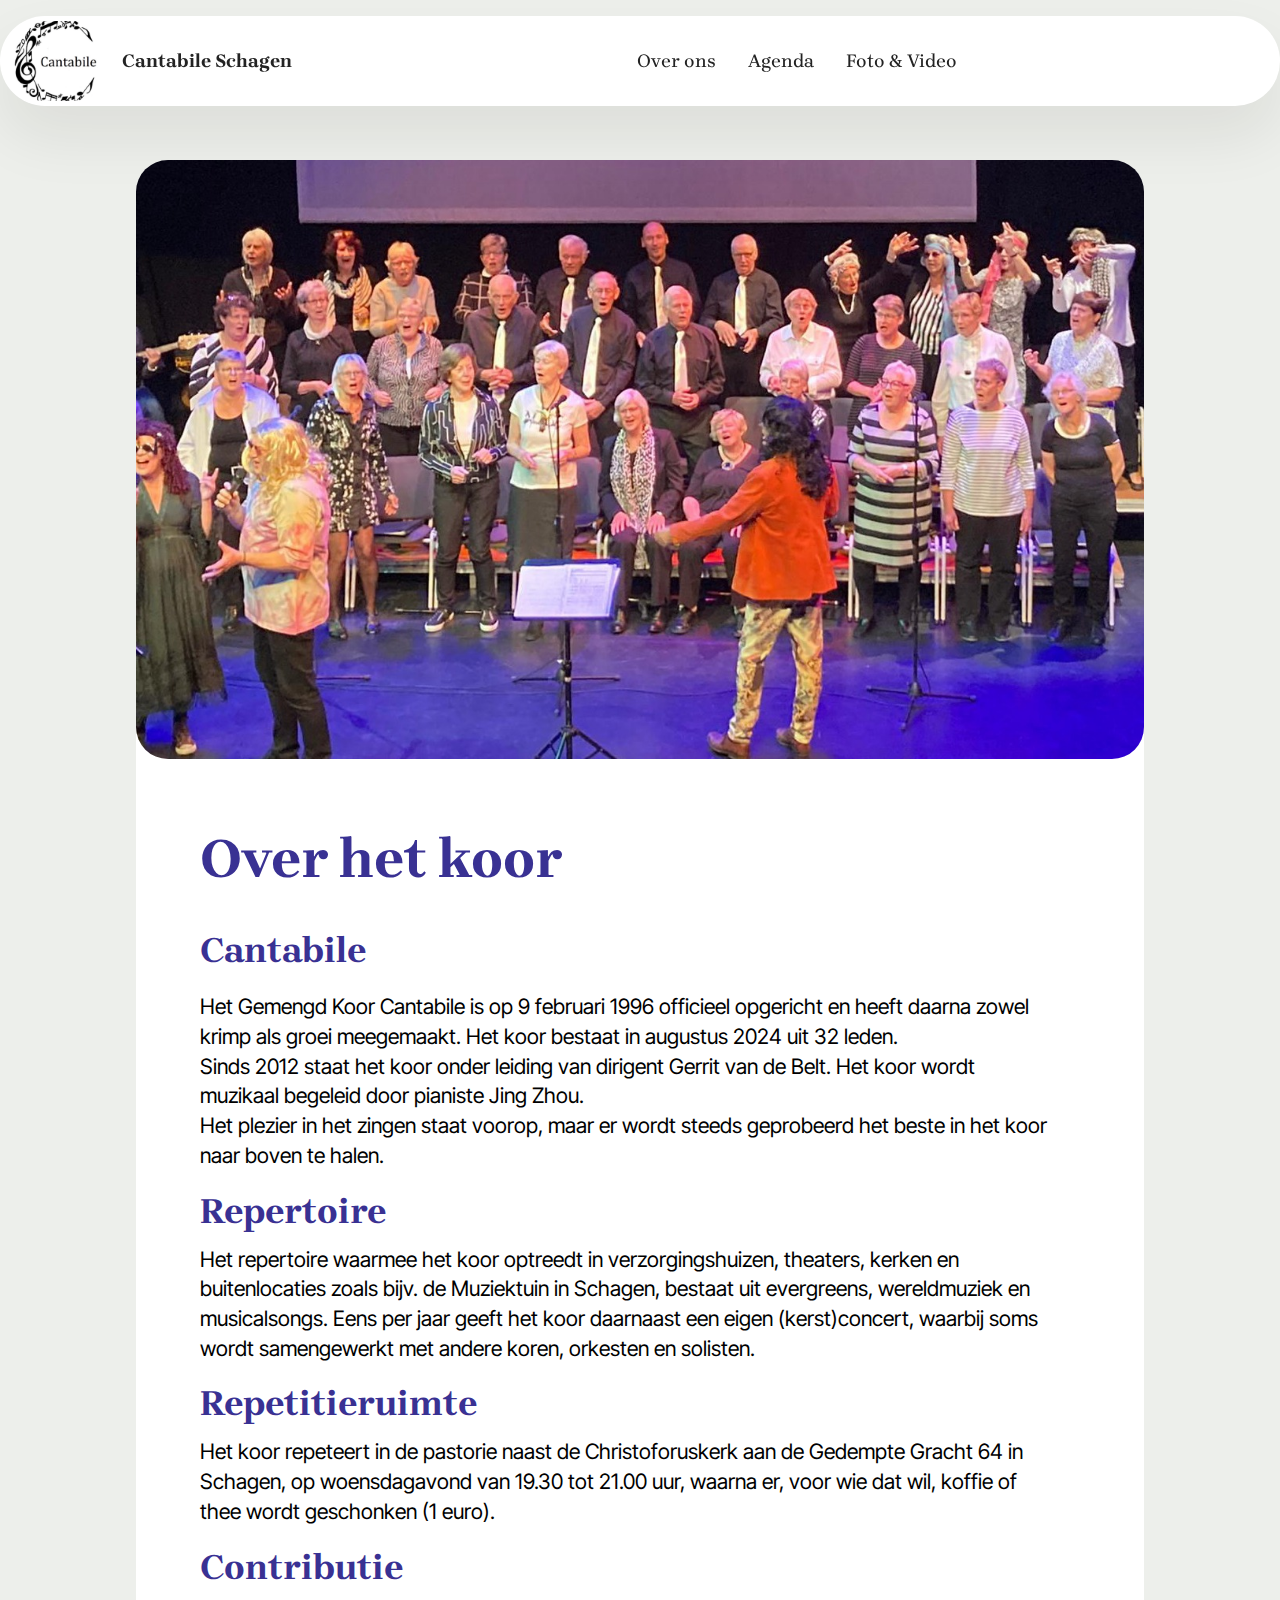
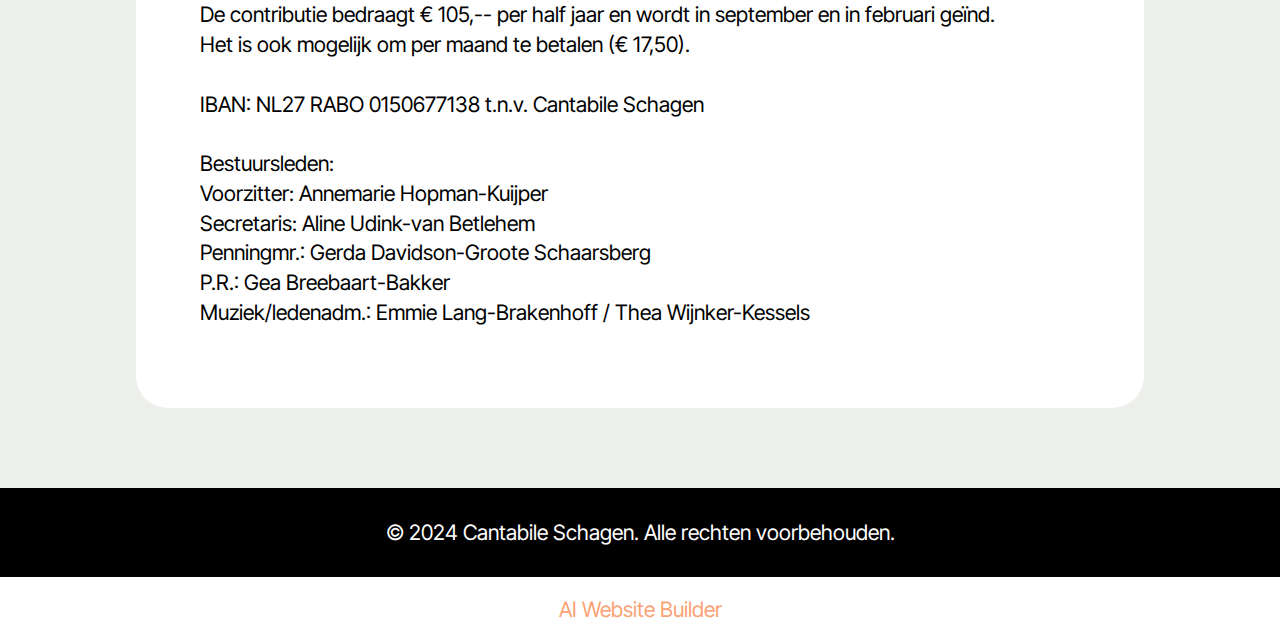
==== about.html @ 650d44a5 "create github pages" ====
<!DOCTYPE html>
<html  >
<head>
  <!-- Site made with Mobirise Website Builder v5.9.18, https://mobirise.com -->
  <meta charset="UTF-8">
  <meta http-equiv="X-UA-Compatible" content="IE=edge">
  <meta name="generator" content="Mobirise v5.9.18, mobirise.com">
  <meta name="viewport" content="width=device-width, initial-scale=1, minimum-scale=1">
  <link rel="shortcut icon" href="assets/images/logocantabile-128x128.png" type="image/x-icon">
  <meta name="description" content="">
  
  
  <title>Over Cantabile Schagen</title>
  <link rel="stylesheet" href="assets/web/assets/mobirise-icons2/mobirise2.css">
  <link rel="stylesheet" href="assets/bootstrap/css/bootstrap.min.css">
  <link rel="stylesheet" href="assets/bootstrap/css/bootstrap-grid.min.css">
  <link rel="stylesheet" href="assets/bootstrap/css/bootstrap-reboot.min.css">
  <link rel="stylesheet" href="assets/dropdown/css/style.css">
  <link rel="stylesheet" href="assets/theme/css/style.css">
  <link rel="preload" href="https://fonts.googleapis.com/css2?family=Brygada+1918:wght@400;700&display=swap&display=swap" as="style" onload="this.onload=null;this.rel='stylesheet'">
  <noscript><link rel="stylesheet" href="https://fonts.googleapis.com/css2?family=Brygada+1918:wght@400;700&display=swap&display=swap"></noscript>
  <link rel="preload" href="https://fonts.googleapis.com/css?family=Inter+Tight:100,200,300,400,500,600,700,800,900,100i,200i,300i,400i,500i,600i,700i,800i,900i&display=swap" as="style" onload="this.onload=null;this.rel='stylesheet'">
  <noscript><link rel="stylesheet" href="https://fonts.googleapis.com/css?family=Inter+Tight:100,200,300,400,500,600,700,800,900,100i,200i,300i,400i,500i,600i,700i,800i,900i&display=swap"></noscript>
  <link rel="preload" as="style" href="assets/mobirise/css/mbr-additional.css?v=zCfW1y"><link rel="stylesheet" href="assets/mobirise/css/mbr-additional.css?v=zCfW1y" type="text/css">

  
  
  
</head>
<body>
  
  <section data-bs-version="5.1" class="menu menu2 cid-uhQRUQ1nWF" once="menu" id="menu02-3">
	

	<nav class="navbar navbar-dropdown navbar-fixed-top navbar-expand-lg">
		<div class="container">
			<div class="navbar-brand">
				<span class="navbar-logo">
					<a href="https://www.cantabileschagen.nl">
						<img src="assets/images/logocantabile-128x128.png" alt="Cantabile Schagen Koor Logo" style="height: 5rem;">
					</a>
				</span>
				<span class="navbar-caption-wrap"><a class="navbar-caption text-black text-primary display-4" href="index.html">Cantabile Schagen</a></span>
			</div>
			<button class="navbar-toggler" type="button" data-toggle="collapse" data-bs-toggle="collapse" data-target="#navbarSupportedContent" data-bs-target="#navbarSupportedContent" aria-controls="navbarNavAltMarkup" aria-expanded="false" aria-label="Toggle navigation">
				<div class="hamburger">
					<span></span>
					<span></span>
					<span></span>
					<span></span>
				</div>
			</button>
			<div class="collapse navbar-collapse" id="navbarSupportedContent">
				<ul class="navbar-nav nav-dropdown nav-right" data-app-modern-menu="true"><li class="nav-item">
						<a class="nav-link link text-black text-primary display-4" href="about.html">Over ons<br></a>
					</li>
					<li class="nav-item">
						<a class="nav-link link text-black text-primary display-4" href="agenda.html" aria-expanded="false">Agenda</a>
					</li>
					<li class="nav-item">
						<a class="nav-link link text-black text-primary display-4" href="media.html">Foto &amp; Video</a>
					</li></ul>
				
				
			</div>
		</div>
	</nav>
</section>

<section data-bs-version="5.1" class="article8 cid-uiwxC4nIVu" id="article08-5">
  

  
  
  <div class="container">
    <div class="row justify-content-center">
      <div class="card col-md-12 col-lg-10">
        <div class="card-wrapper">
          <div class="image-wrapper d-flex justify-content-center mb-4">
            <img src="assets/images/img-20221030-wa0003-1600x1200.jpeg" alt="Mobirise Website Builder">
          </div>
          <div class="card-content-text">
            <h3 class="card-title mbr-fonts-style mbr-white mt-3 mb-4 display-2">
            <strong>Over het koor</strong></h3>
          <div class="row card-box align-left">
            <div class="item features-without-image col-12">
              <div class="item-wrapper">
                <h4 class="mbr-section-subtitle mbr-fonts-style mb-3 display-5">
                  <strong>Cantabile</strong></h4>
                <p class="mbr-text mbr-fonts-style display-7">Het Gemengd Koor Cantabile is op 9 februari 1996 officieel opgericht en heeft daarna zowel krimp als groei meegemaakt. Het koor bestaat in augustus 2024 uit 32 leden.<br>Sinds 2012 staat het koor onder leiding van dirigent Gerrit van de Belt. Het koor wordt muzikaal begeleid door pianiste Jing Zhou.<br>Het plezier in het zingen staat voorop, maar er wordt steeds geprobeerd het beste in het koor naar boven te halen.</p>
              </div>
            </div>
            <div class="item features-without-image col-12">
              <div class="item-wrapper">
                <h4 class="mbr-section-subtitle mbr-fonts-style display-5">
                  <strong>Repertoire</strong></h4>
                <p class="mbr-text mbr-fonts-style display-7">Het repertoire waarmee het koor optreedt in verzorgingshuizen, theaters, kerken en buitenlocaties zoals bijv. de Muziektuin in Schagen, bestaat uit evergreens, wereldmuziek en musicalsongs. Eens per jaar geeft het koor daarnaast een eigen (kerst)concert, waarbij soms wordt samengewerkt met andere koren, orkesten en solisten.<br></p>
              </div>
            </div>
            <div class="item features-without-image col-12">
              <div class="item-wrapper">
                <h4 class="mbr-section-subtitle mbr-fonts-style display-5">
                  <strong>Repetitieruimte</strong></h4>
                <p class="mbr-text mbr-fonts-style display-7">
                  Het koor repeteert in de pastorie naast de Christoforuskerk aan de Gedempte Gracht 64 in Schagen, op woensdagavond van 19.30 tot 21.00 uur, waarna er, voor wie dat wil, koffie of thee wordt geschonken (1 euro).
                </p>
              </div>
            </div><div class="item features-without-image col-12">
              <div class="item-wrapper">
                <h4 class="mbr-section-subtitle mbr-fonts-style display-5">
                  <strong>Contributie</strong></h4>
                <p class="mbr-text mbr-fonts-style display-7">De contributie bedraagt € 105,-- per half jaar en wordt in september en in februari geïnd.<br>Het is ook mogelijk om per maand te betalen (€ 17,50). <br><br>IBAN: NL27 RABO 0150677138 t.n.v. Cantabile Schagen<br><br>Bestuursleden:<br>Voorzitter:      Annemarie Hopman-Kuijper<br>Secretaris:       Aline Udink-van Betlehem<br>Penningmr.:   Gerda Davidson-Groote Schaarsberg<br>P.R.:                 Gea Breebaart-Bakker<br>Muziek/ledenadm.: Emmie Lang-Brakenhoff / Thea Wijnker-Kessels<br></p>
              </div>
            </div>

            
          </div>
          </div>
        </div>
      </div>
    </div>
  </div>
</section>

<section data-bs-version="5.1" class="footer4 cid-uhQRUQ7taB" once="footers" id="footer04-4">

    

    

    <div class="container">
        <div class="media-container-row align-center mbr-white">
            <div class="col-12">
                <p class="mbr-text mb-0 mbr-fonts-style display-7">© 2024 Cantabile Schagen. Alle rechten voorbehouden.</p>
            </div>
        </div>
    </div>
</section><section class="display-7" style="padding: 0;align-items: center;justify-content: center;flex-wrap: wrap;    align-content: center;display: flex;position: relative;height: 4rem;"><a href="https://mobiri.se/3371521" style="flex: 1 1;height: 4rem;position: absolute;width: 100%;z-index: 1;"><img alt="" style="height: 4rem;" src="[data-uri]"></a><p style="margin: 0;text-align: center;" class="display-7">&#8204;</p><a style="z-index:1" href="https://mobirise.com/builder/ai-website-builder.html">AI Website Builder</a></section><script src="assets/bootstrap/js/bootstrap.bundle.min.js"></script>  <script src="assets/smoothscroll/smooth-scroll.js"></script>  <script src="assets/ytplayer/index.js"></script>  <script src="assets/dropdown/js/navbar-dropdown.js"></script>  <script src="assets/theme/js/script.js"></script>  
  
  
</body>
</html>
---- assets/web/assets/mobirise-icons2/mobirise2.css ----
@font-face {
  font-family: 'Moririse2';
  font-display: swap;
  src:  url('mobirise2.eot?f2bix4');
  src:  url('mobirise2.eot?f2bix4#iefix') format('embedded-opentype'),
    url('mobirise2.ttf?f2bix4') format('truetype'),
    url('mobirise2.woff?f2bix4') format('woff'),
    url('mobirise2.svg?f2bix4#mobirise2') format('svg');
  font-weight: normal;
  font-style: normal;
}

[class^="mobi-"], [class*=" mobi-"] {
  /* use !important to prevent issues with browser extensions that change fonts */
  font-family: 'Moririse2' !important;
  speak: none;
  font-style: normal;
  font-weight: normal;
  font-variant: normal;
  text-transform: none;
  line-height: 1;

  /* Better Font Rendering =========== */
  -webkit-font-smoothing: antialiased;
  -moz-osx-font-smoothing: grayscale;
}

.mobi-mbri-add-submenu:before {
  content: "\e900";
}
.mobi-mbri-alert:before {
  content: "\e901";
}
.mobi-mbri-align-center:before {
  content: "\e902";
}
.mobi-mbri-align-justify:before {
  content: "\e903";
}
.mobi-mbri-align-left:before {
  content: "\e904";
}
.mobi-mbri-align-right:before {
  content: "\e905";
}
.mobi-mbri-android:before {
  content: "\e906";
}
.mobi-mbri-apple:before {
  content: "\e907";
}
.mobi-mbri-arrow-down:before {
  content: "\e908";
}
.mobi-mbri-arrow-next:before {
  content: "\e909";
}
.mobi-mbri-arrow-prev:before {
  content: "\e90a";
}
.mobi-mbri-arrow-up:before {
  content: "\e90b";
}
.mobi-mbri-bold:before {
  content: "\e90c";
}
.mobi-mbri-bookmark:before {
  content: "\e90d";
}
.mobi-mbri-bootstrap:before {
  content: "\e90e";
}
.mobi-mbri-briefcase:before {
  content: "\e90f";
}
.mobi-mbri-browse:before {
  content: "\e910";
}
.mobi-mbri-bulleted-list:before {
  content: "\e911";
}
.mobi-mbri-calendar:before {
  content: "\e912";
}
.mobi-mbri-camera:before {
  content: "\e913";
}
.mobi-mbri-cart-add:before {
  content: "\e914";
}
.mobi-mbri-cart-full:before {
  content: "\e915";
}
.mobi-mbri-cash:before {
  content: "\e916";
}
.mobi-mbri-change-style:before {
  content: "\e917";
}
.mobi-mbri-chat:before {
  content: "\e918";
}
.mobi-mbri-clock:before {
  content: "\e919";
}
.mobi-mbri-close:before {
  content: "\e91a";
}
.mobi-mbri-cloud:before {
  content: "\e91b";
}
.mobi-mbri-code:before {
  content: "\e91c";
}
.mobi-mbri-contact-form:before {
  content: "\e91d";
}
.mobi-mbri-credit-card:before {
  content: "\e91e";
}
.mobi-mbri-cursor-click:before {
  content: "\e91f";
}
.mobi-mbri-cust-feedback:before {
  content: "\e920";
}
.mobi-mbri-database:before {
  content: "\e921";
}
.mobi-mbri-delivery:before {
  content: "\e922";
}
.mobi-mbri-desktop:before {
  content: "\e923";
}
.mobi-mbri-devices:before {
  content: "\e924";
}
.mobi-mbri-down:before {
  content: "\e925";
}
.mobi-mbri-download-2:before {
  content: "\e926";
}
.mobi-mbri-download:before {
  content: "\e927";
}
.mobi-mbri-drag-n-drop-2:before {
  content: "\e928";
}
.mobi-mbri-drag-n-drop:before {
  content: "\e929";
}
.mobi-mbri-edit-2:before {
  content: "\e92a";
}
.mobi-mbri-edit:before {
  content: "\e92b";
}
.mobi-mbri-error:before {
  content: "\e92c";
}
.mobi-mbri-extension:before {
  content: "\e92d";
}
.mobi-mbri-features:before {
  content: "\e92e";
}
.mobi-mbri-file:before {
  content: "\e92f";
}
.mobi-mbri-flag:before {
  content: "\e930";
}
.mobi-mbri-folder:before {
  content: "\e931";
}
.mobi-mbri-gift:before {
  content: "\e932";
}
.mobi-mbri-github:before {
  content: "\e933";
}
.mobi-mbri-globe-2:before {
  content: "\e934";
}
.mobi-mbri-globe:before {
  content: "\e935";
}
.mobi-mbri-growing-chart:before {
  content: "\e936";
}
.mobi-mbri-hearth:before {
  content: "\e937";
}
.mobi-mbri-help:before {
  content: "\e938";
}
.mobi-mbri-home:before {
  content: "\e939";
}
.mobi-mbri-hot-cup:before {
  content: "\e93a";
}
.mobi-mbri-idea:before {
  content: "\e93b";
}
.mobi-mbri-image-gallery:before {
  content: "\e93c";
}
.mobi-mbri-image-slider:before {
  content: "\e93d";
}
.mobi-mbri-info:before {
  content: "\e93e";
}
.mobi-mbri-italic:before {
  content: "\e93f";
}
.mobi-mbri-key:before {
  content: "\e940";
}
.mobi-mbri-laptop:before {
  content: "\e941";
}
.mobi-mbri-layers:before {
  content: "\e942";
}
.mobi-mbri-left-right:before {
  content: "\e943";
}
.mobi-mbri-left:before {
  content: "\e944";
}
.mobi-mbri-letter:before {
  content: "\e945";
}
.mobi-mbri-like:before {
  content: "\e946";
}
.mobi-mbri-link:before {
  content: "\e947";
}
.mobi-mbri-lock:before {
  content: "\e948";
}
.mobi-mbri-login:before {
  content: "\e949";
}
.mobi-mbri-logout:before {
  content: "\e94a";
}
.mobi-mbri-magic-stick:before {
  content: "\e94b";
}
.mobi-mbri-map-pin:before {
  content: "\e94c";
}
.mobi-mbri-menu:before {
  content: "\e94d";
}
.mobi-mbri-mobile-2:before {
  content: "\e94e";
}
.mobi-mbri-mobile-horizontal:before {
  content: "\e94f";
}
.mobi-mbri-mobile:before {
  content: "\e950";
}
.mobi-mbri-mobirise:before {
  content: "\e951";
}
.mobi-mbri-more-horizontal:before {
  content: "\e952";
}
.mobi-mbri-more-vertical:before {
  content: "\e953";
}
.mobi-mbri-music:before {
  content: "\e954";
}
.mobi-mbri-new-file:before {
  content: "\e955";
}
.mobi-mbri-numbered-list:before {
  content: "\e956";
}
.mobi-mbri-opened-folder:before {
  content: "\e957";
}
.mobi-mbri-pages:before {
  content: "\e958";
}
.mobi-mbri-paper-plane:before {
  content: "\e959";
}
.mobi-mbri-paperclip:before {
  content: "\e95a";
}
.mobi-mbri-phone:before {
  content: "\e95b";
}
.mobi-mbri-photo:before {
  content: "\e95c";
}
.mobi-mbri-photos:before {
  content: "\e95d";
}
.mobi-mbri-pin:before {
  content: "\e95e";
}
.mobi-mbri-play:before {
  content: "\e95f";
}
.mobi-mbri-plus:before {
  content: "\e960";
}
.mobi-mbri-preview:before {
  content: "\e961";
}
.mobi-mbri-print:before {
  content: "\e962";
}
.mobi-mbri-protect:before {
  content: "\e963";
}
.mobi-mbri-question:before {
  content: "\e964";
}
.mobi-mbri-quote-left:before {
  content: "\e965";
}
.mobi-mbri-quote-right:before {
  content: "\e966";
}
.mobi-mbri-redo:before {
  content: "\e967";
}
.mobi-mbri-refresh:before {
  content: "\e968";
}
.mobi-mbri-responsive-2:before {
  content: "\e969";
}
.mobi-mbri-responsive:before {
  content: "\e96a";
}
.mobi-mbri-right:before {
  content: "\e96b";
}
.mobi-mbri-rocket:before {
  content: "\e96c";
}
.mobi-mbri-sad-face:before {
  content: "\e96d";
}
.mobi-mbri-sale:before {
  content: "\e96e";
}
.mobi-mbri-save:before {
  content: "\e96f";
}
.mobi-mbri-search:before {
  content: "\e970";
}
.mobi-mbri-setting-2:before {
  content: "\e971";
}
.mobi-mbri-setting-3:before {
  content: "\e972";
}
.mobi-mbri-setting:before {
  content: "\e973";
}
.mobi-mbri-share:before {
  content: "\e974";
}
.mobi-mbri-shopping-bag:before {
  content: "\e975";
}
.mobi-mbri-shopping-basket:before {
  content: "\e976";
}
.mobi-mbri-shopping-cart:before {
  content: "\e977";
}
.mobi-mbri-sites:before {
  content: "\e978";
}
.mobi-mbri-smile-face:before {
  content: "\e979";
}
.mobi-mbri-speed:before {
  content: "\e97a";
}
.mobi-mbri-star:before {
  content: "\e97b";
}
.mobi-mbri-success:before {
  content: "\e97c";
}
.mobi-mbri-sun:before {
  content: "\e97d";
}
.mobi-mbri-sun2:before {
  content: "\e97e";
}
.mobi-mbri-tablet-vertical:before {
  content: "\e97f";
}
.mobi-mbri-tablet:before {
  content: "\e980";
}
.mobi-mbri-target:before {
  content: "\e981";
}
.mobi-mbri-timer:before {
  content: "\e982";
}
.mobi-mbri-to-ftp:before {
  content: "\e983";
}
.mobi-mbri-to-local-drive:before {
  content: "\e984";
}
.mobi-mbri-touch-swipe:before {
  content: "\e985";
}
.mobi-mbri-touch:before {
  content: "\e986";
}
.mobi-mbri-trash:before {
  content: "\e987";
}
.mobi-mbri-underline:before {
  content: "\e988";
}
.mobi-mbri-undo:before {
  content: "\e989";
}
.mobi-mbri-unlink:before {
  content: "\e98a";
}
.mobi-mbri-unlock:before {
  content: "\e98b";
}
.mobi-mbri-up-down:before {
  content: "\e98c";
}
.mobi-mbri-up:before {
  content: "\e98d";
}
.mobi-mbri-update:before {
  content: "\e98e";
}
.mobi-mbri-upload-2:before {
  content: "\e98f";
}
.mobi-mbri-upload:before {
  content: "\e990";
}
.mobi-mbri-user-2:before {
  content: "\e991";
}
.mobi-mbri-user:before {
  content: "\e992";
}
.mobi-mbri-users:before {
  content: "\e993";
}
.mobi-mbri-video-play:before {
  content: "\e994";
}
.mobi-mbri-video:before {
  content: "\e995";
}
.mobi-mbri-watch:before {
  content: "\e996";
}
.mobi-mbri-website-theme-2:before {
  content: "\e997";
}
.mobi-mbri-website-theme:before {
  content: "\e998";
}
.mobi-mbri-wifi:before {
  content: "\e999";
}
.mobi-mbri-windows:before {
  content: "\e99a";
}
.mobi-mbri-zoom-in:before {
  content: "\e99b";
}
.mobi-mbri-zoom-out:before {
  content: "\e99c";
}
---- assets/dropdown/css/style.css ----
.navbar-dropdown {
  left: 0;
  padding: 0;
  position: absolute;
  right: 0;
  top: 0;
  transition: all 0.45s ease;
  z-index: 1030;
  background: #282828; }
  .navbar-dropdown .navbar-logo {
    margin-right: 0.8rem;
    transition: margin 0.3s ease-in-out;
    vertical-align: middle; }
    .navbar-dropdown .navbar-logo img {
      height: 3.125rem;
      transition: all 0.3s ease-in-out; }
    .navbar-dropdown .navbar-logo.mbr-iconfont {
      font-size: 3.125rem;
      line-height: 3.125rem; }
  .navbar-dropdown .navbar-caption {
    font-weight: 700;
    white-space: normal;
    vertical-align: -4px;
    line-height: 3.125rem !important; }
    .navbar-dropdown .navbar-caption, .navbar-dropdown .navbar-caption:hover {
      color: inherit;
      text-decoration: none; }
  .navbar-dropdown .mbr-iconfont + .navbar-caption {
    vertical-align: -1px; }
  .navbar-dropdown.navbar-fixed-top {
    position: fixed; }
  .navbar-dropdown .navbar-brand span {
    vertical-align: -4px; }
  .navbar-dropdown.bg-color.transparent {
    background: none; }
  .navbar-dropdown.navbar-short .navbar-brand {
    padding: 0.625rem 0; }
    .navbar-dropdown.navbar-short .navbar-brand span {
      vertical-align: -1px; }
  .navbar-dropdown.navbar-short .navbar-caption {
    line-height: 2.375rem !important;
    vertical-align: -2px; }
  .navbar-dropdown.navbar-short .navbar-logo {
    margin-right: 0.5rem; }
    .navbar-dropdown.navbar-short .navbar-logo img {
      height: 2.375rem; }
    .navbar-dropdown.navbar-short .navbar-logo.mbr-iconfont {
      font-size: 2.375rem;
      line-height: 2.375rem; }
  .navbar-dropdown.navbar-short .mbr-table-cell {
    height: 3.625rem; }
  .navbar-dropdown .navbar-close {
    left: 0.6875rem;
    position: fixed;
    top: 0.75rem;
    z-index: 1000; }
  .navbar-dropdown .hamburger-icon {
    content: "";
    display: inline-block;
    vertical-align: middle;
    width: 16px;
    -webkit-box-shadow: 0 -6px 0 1px #282828,0 0 0 1px #282828,0 6px 0 1px #282828;
    -moz-box-shadow: 0 -6px 0 1px #282828,0 0 0 1px #282828,0 6px 0 1px #282828;
    box-shadow: 0 -6px 0 1px #282828,0 0 0 1px #282828,0 6px 0 1px #282828; }

.dropdown-menu .dropdown-toggle[data-toggle="dropdown-submenu"]::after {
  border-bottom: 0.35em solid transparent;
  border-left: 0.35em solid;
  border-right: 0;
  border-top: 0.35em solid transparent;
  margin-left: 0.3rem; }

.dropdown-menu .dropdown-item:focus {
  outline: 0; }

.nav-dropdown {
  font-size: 0.75rem;
  font-weight: 500;
  height: auto !important; }
  .nav-dropdown .nav-btn {
    padding-left: 1rem; }
  .nav-dropdown .link {
    margin: .667em 1.667em;
    font-weight: 500;
    padding: 0;
    transition: color .2s ease-in-out; }
    .nav-dropdown .link.dropdown-toggle {
      margin-right: 2.583em; }
      .nav-dropdown .link.dropdown-toggle::after {
        margin-left: .25rem;
        border-top: 0.35em solid;
        border-right: 0.35em solid transparent;
        border-left: 0.35em solid transparent;
        border-bottom: 0; }
      .nav-dropdown .link.dropdown-toggle[aria-expanded="true"] {
        margin: 0;
        padding: 0.667em 3.263em  0.667em 1.667em; }
  .nav-dropdown .link::after,
  .nav-dropdown .dropdown-item::after {
    color: inherit; }
  .nav-dropdown .btn {
    font-size: 0.75rem;
    font-weight: 700;
    letter-spacing: 0;
    margin-bottom: 0;
    padding-left: 1.25rem;
    padding-right: 1.25rem; }
  .nav-dropdown .dropdown-menu {
    border-radius: 0;
    border: 0;
    left: 0;
    margin: 0;
    padding-bottom: 1.25rem;
    padding-top: 1.25rem;
    position: relative; }
  .nav-dropdown .dropdown-submenu {
    margin-left: 0.125rem;
    top: 0; }
  .nav-dropdown .dropdown-item {
    font-weight: 500;
    line-height: 2;
    padding: 0.3846em 4.615em 0.3846em 1.5385em;
    position: relative;
    transition: color .2s ease-in-out, background-color .2s ease-in-out; }
    .nav-dropdown .dropdown-item::after {
      margin-top: -0.3077em;
      position: absolute;
      right: 1.1538em;
      top: 50%; }
    .nav-dropdown .dropdown-item:focus, .nav-dropdown .dropdown-item:hover {
      background: none; }

@media (max-width: 767px) {
  .nav-dropdown.navbar-toggleable-sm {
    bottom: 0;
    display: none;
    left: 0;
    overflow-x: hidden;
    position: fixed;
    top: 0;
    transform: translateX(-100%);
    -ms-transform: translateX(-100%);
    -webkit-transform: translateX(-100%);
    width: 18.75rem;
    z-index: 999; } }
.nav-dropdown.navbar-toggleable-xl {
  bottom: 0;
  display: none;
  left: 0;
  overflow-x: hidden;
  position: fixed;
  top: 0;
  transform: translateX(-100%);
  -ms-transform: translateX(-100%);
  -webkit-transform: translateX(-100%);
  width: 18.75rem;
  z-index: 999; }

.nav-dropdown-sm {
  display: block !important;
  overflow-x: hidden;
  overflow: auto;
  padding-top: 3.875rem; }
  .nav-dropdown-sm::after {
    content: "";
    display: block;
    height: 3rem;
    width: 100%; }
  .nav-dropdown-sm.collapse.in ~ .navbar-close {
    display: block !important; }
  .nav-dropdown-sm.collapsing, .nav-dropdown-sm.collapse.in {
    transform: translateX(0);
    -ms-transform: translateX(0);
    -webkit-transform: translateX(0);
    transition: all 0.25s ease-out;
    -webkit-transition: all 0.25s ease-out;
    background: #282828; }
  .nav-dropdown-sm.collapsing[aria-expanded="false"] {
    transform: translateX(-100%);
    -ms-transform: translateX(-100%);
    -webkit-transform: translateX(-100%); }
  .nav-dropdown-sm .nav-item {
    display: block;
    margin-left: 0 !important;
    padding-left: 0; }
  .nav-dropdown-sm .link,
  .nav-dropdown-sm .dropdown-item {
    border-top: 1px dotted rgba(255, 255, 255, 0.1);
    font-size: 0.8125rem;
    line-height: 1.6;
    margin: 0 !important;
    padding: 0.875rem 2.4rem 0.875rem 1.5625rem !important;
    position: relative;
    white-space: normal; }
    .nav-dropdown-sm .link:focus, .nav-dropdown-sm .link:hover,
    .nav-dropdown-sm .dropdown-item:focus,
    .nav-dropdown-sm .dropdown-item:hover {
      background: rgba(0, 0, 0, 0.2) !important;
      color: #c0a375; }
  .nav-dropdown-sm .nav-btn {
    position: relative;
    padding: 1.5625rem 1.5625rem 0 1.5625rem; }
    .nav-dropdown-sm .nav-btn::before {
      border-top: 1px dotted rgba(255, 255, 255, 0.1);
      content: "";
      left: 0;
      position: absolute;
      top: 0;
      width: 100%; }
    .nav-dropdown-sm .nav-btn + .nav-btn {
      padding-top: 0.625rem; }
      .nav-dropdown-sm .nav-btn + .nav-btn::before {
        display: none; }
  .nav-dropdown-sm .btn {
    padding: 0.625rem 0; }
  .nav-dropdown-sm .dropdown-toggle[data-toggle="dropdown-submenu"]::after {
    margin-left: .25rem;
    border-top: 0.35em solid;
    border-right: 0.35em solid transparent;
    border-left: 0.35em solid transparent;
    border-bottom: 0; }
  .nav-dropdown-sm .dropdown-toggle[data-toggle="dropdown-submenu"][aria-expanded="true"]::after {
    border-top: 0;
    border-right: 0.35em solid transparent;
    border-left: 0.35em solid transparent;
    border-bottom: 0.35em solid; }
  .nav-dropdown-sm .dropdown-menu {
    margin: 0;
    padding: 0;
    position: relative;
    top: 0;
    left: 0;
    width: 100%;
    border: 0;
    float: none;
    border-radius: 0;
    background: none; }
  .nav-dropdown-sm .dropdown-submenu {
    left: 100%;
    margin-left: 0.125rem;
    margin-top: -1.25rem;
    top: 0; }

.navbar-toggleable-sm .nav-dropdown .dropdown-menu {
  position: absolute; }

.navbar-toggleable-sm .nav-dropdown .dropdown-submenu {
  left: 100%;
  margin-left: 0.125rem;
  margin-top: -1.25rem;
  top: 0; }

.navbar-toggleable-sm.opened .nav-dropdown .dropdown-menu {
  position: relative; }

.navbar-toggleable-sm.opened .nav-dropdown .dropdown-submenu {
  left: 0;
  margin-left: 00rem;
  margin-top: 0rem;
  top: 0; }

.is-builder .nav-dropdown.collapsing {
  transition: none !important; }
---- assets/theme/css/style.css ----
.engine {
	position: absolute;
	text-indent: -2400px;
	text-align: center;
	padding: 0;
	top: 0;
	left: -2400px;
}@charset "UTF-8";
section {
  background-color: #ffffff;
}

body {
  font-style: normal;
  line-height: 1.5;
  font-weight: 400;
  color: #232323;
  position: relative;
}

button {
  background-color: transparent;
  border-color: transparent;
}

.embla__button,
.carousel-control {
  background-color: #edefea !important;
  opacity: 0.8 !important;
  color: #464845 !important;
  border-color: #edefea !important;
}

.carousel .close,
.modalWindow .close {
  background-color: #edefea !important;
  color: #464845 !important;
  border-color: #edefea !important;
  opacity: 0.8 !important;
}

.carousel .close:hover,
.modalWindow .close:hover {
  opacity: 1 !important;
}

.carousel-indicators li {
  background-color: #edefea !important;
  border: 2px solid #464845 !important;
}

.carousel-indicators li:hover,
.carousel-indicators li:active {
  opacity: 0.8 !important;
}

.embla__button:hover,
.carousel-control:hover {
  background-color: #edefea !important;
  opacity: 1 !important;
}

.modalWindow-video-container {
  height: 80%;
}

section,
.container,
.container-fluid {
  position: relative;
  word-wrap: break-word;
}

a.mbr-iconfont:hover {
  text-decoration: none;
}

.article .lead p,
.article .lead ul,
.article .lead ol,
.article .lead pre,
.article .lead blockquote {
  margin-bottom: 0;
}

a {
  font-style: normal;
  font-weight: 400;
  cursor: pointer;
}
a, a:hover {
  text-decoration: none;
}

.mbr-section-title {
  font-style: normal;
  line-height: 1.3;
}

.mbr-section-subtitle {
  line-height: 1.3;
}

.mbr-text {
  font-style: normal;
  line-height: 1.7;
}

h1,
h2,
h3,
h4,
h5,
h6,
.display-1,
.display-2,
.display-4,
.display-5,
.display-7,
span,
p,
a {
  line-height: 1;
  word-break: break-word;
  word-wrap: break-word;
  font-weight: 400;
}

b,
strong {
  font-weight: bold;
}

input:-webkit-autofill, input:-webkit-autofill:hover, input:-webkit-autofill:focus, input:-webkit-autofill:active {
  transition-delay: 9999s;
  -webkit-transition-property: background-color, color;
  transition-property: background-color, color;
}

textarea[type=hidden] {
  display: none;
}

section {
  background-position: 50% 50%;
  background-repeat: no-repeat;
  background-size: cover;
}
section .mbr-background-video,
section .mbr-background-video-preview {
  position: absolute;
  bottom: 0;
  left: 0;
  right: 0;
  top: 0;
}

.hidden {
  visibility: hidden;
}

.mbr-z-index20 {
  z-index: 20;
}

/*! Base colors */
.mbr-white {
  color: #ffffff;
}

.mbr-black {
  color: #111111;
}

.mbr-bg-white {
  background-color: #ffffff;
}

.mbr-bg-black {
  background-color: #000000;
}

/*! Text-aligns */
.align-left {
  text-align: left;
}

.align-center {
  text-align: center;
}

.align-right {
  text-align: right;
}

/*! Font-weight  */
.mbr-light {
  font-weight: 300;
}

.mbr-regular {
  font-weight: 400;
}

.mbr-semibold {
  font-weight: 500;
}

.mbr-bold {
  font-weight: 700;
}

/*! Media  */
.media-content {
  flex-basis: 100%;
}

.media-container-row {
  display: flex;
  flex-direction: row;
  flex-wrap: wrap;
  justify-content: center;
  align-content: center;
  align-items: start;
}
.media-container-row .media-size-item {
  width: 400px;
}

.media-container-column {
  display: flex;
  flex-direction: column;
  flex-wrap: wrap;
  justify-content: center;
  align-content: center;
  align-items: stretch;
}
.media-container-column > * {
  width: 100%;
}

@media (min-width: 992px) {
  .media-container-row {
    flex-wrap: nowrap;
  }
}
figure {
  margin-bottom: 0;
  overflow: hidden;
}

figure[mbr-media-size] {
  transition: width 0.1s;
}

img,
iframe {
  display: block;
  width: 100%;
}

.card {
  background-color: transparent;
  border: none;
}

.card-box {
  width: 100%;
}

.card-img {
  text-align: center;
  flex-shrink: 0;
  -webkit-flex-shrink: 0;
}

.media {
  max-width: 100%;
  margin: 0 auto;
}

.mbr-figure {
  align-self: center;
}

.media-container > div {
  max-width: 100%;
}

.mbr-figure img,
.card-img img {
  width: 100%;
}

@media (max-width: 991px) {
  .media-size-item {
    width: auto !important;
  }
  .media {
    width: auto;
  }
  .mbr-figure {
    width: 100% !important;
  }
}
/*! Buttons */
.mbr-section-btn {
  margin-left: -0.6rem;
  margin-right: -0.6rem;
  font-size: 0;
}

.btn {
  font-weight: 600;
  border-width: 1px;
  font-style: normal;
  margin: 0.6rem 0.6rem;
  white-space: normal;
  transition: all 0.2s ease-in-out;
  display: inline-flex;
  align-items: center;
  justify-content: center;
  word-break: break-word;
}

.btn-sm {
  font-weight: 600;
  letter-spacing: 0px;
  transition: all 0.3s ease-in-out;
}

.btn-md {
  font-weight: 600;
  letter-spacing: 0px;
  transition: all 0.3s ease-in-out;
}

.btn-lg {
  font-weight: 600;
  letter-spacing: 0px;
  transition: all 0.3s ease-in-out;
}

.btn-form {
  margin: 0;
}
.btn-form:hover {
  cursor: pointer;
}

nav .mbr-section-btn {
  margin-left: 0rem;
  margin-right: 0rem;
}

/*! Btn icon margin */
.btn .mbr-iconfont,
.btn.btn-sm .mbr-iconfont {
  order: 1;
  cursor: pointer;
  margin-left: 0.5rem;
  vertical-align: sub;
}

.btn.btn-md .mbr-iconfont,
.btn.btn-md .mbr-iconfont {
  margin-left: 0.8rem;
}

.mbr-regular {
  font-weight: 400;
}

.mbr-semibold {
  font-weight: 500;
}

.mbr-bold {
  font-weight: 700;
}

[type=submit] {
  -webkit-appearance: none;
}

/*! Full-screen */
.mbr-fullscreen .mbr-overlay {
  min-height: 100vh;
}

.mbr-fullscreen {
  display: flex;
  display: -moz-flex;
  display: -ms-flex;
  display: -o-flex;
  align-items: center;
  min-height: 100vh;
  padding-top: 3rem;
  padding-bottom: 3rem;
}

/*! Map */
.map {
  height: 25rem;
  position: relative;
}
.map iframe {
  width: 100%;
  height: 100%;
}

/*! Scroll to top arrow */
.mbr-arrow-up {
  bottom: 25px;
  right: 90px;
  position: fixed;
  text-align: right;
  z-index: 5000;
  color: #ffffff;
  font-size: 22px;
}

.mbr-arrow-up a {
  background: rgba(0, 0, 0, 0.2);
  border-radius: 50%;
  color: #fff;
  display: inline-block;
  height: 60px;
  width: 60px;
  border: 2px solid #fff;
  outline-style: none !important;
  position: relative;
  text-decoration: none;
  transition: all 0.3s ease-in-out;
  cursor: pointer;
  text-align: center;
}
.mbr-arrow-up a:hover {
  background-color: rgba(0, 0, 0, 0.4);
}
.mbr-arrow-up a i {
  line-height: 60px;
}

.mbr-arrow-up-icon {
  display: block;
  color: #fff;
}

.mbr-arrow-up-icon::before {
  content: "›";
  display: inline-block;
  font-family: serif;
  font-size: 22px;
  line-height: 1;
  font-style: normal;
  position: relative;
  top: 6px;
  left: -4px;
  transform: rotate(-90deg);
}

/*! Arrow Down */
.mbr-arrow {
  position: absolute;
  bottom: 45px;
  left: 50%;
  width: 60px;
  height: 60px;
  cursor: pointer;
  background-color: rgba(80, 80, 80, 0.5);
  border-radius: 50%;
  transform: translateX(-50%);
}
@media (max-width: 767px) {
  .mbr-arrow {
    display: none;
  }
}
.mbr-arrow > a {
  display: inline-block;
  text-decoration: none;
  outline-style: none;
  animation: arrowdown 1.7s ease-in-out infinite;
  color: #ffffff;
}
.mbr-arrow > a > i {
  position: absolute;
  top: -2px;
  left: 15px;
  font-size: 2rem;
}

#scrollToTop a i::before {
  content: "";
  position: absolute;
  display: block;
  border-bottom: 2.5px solid #fff;
  border-left: 2.5px solid #fff;
  width: 27.8%;
  height: 27.8%;
  left: 50%;
  top: 51%;
  transform: translateY(-30%) translateX(-50%) rotate(135deg);
}

@keyframes arrowdown {
  0% {
    transform: translateY(0px);
  }
  50% {
    transform: translateY(-5px);
  }
  100% {
    transform: translateY(0px);
  }
}
@media (max-width: 500px) {
  .mbr-arrow-up {
    left: 0;
    right: 0;
    text-align: center;
  }
}
/*Gradients animation*/
@keyframes gradient-animation {
  from {
    background-position: 0% 100%;
    animation-timing-function: ease-in-out;
  }
  to {
    background-position: 100% 0%;
    animation-timing-function: ease-in-out;
  }
}
.bg-gradient {
  background-size: 200% 200%;
  animation: gradient-animation 5s infinite alternate;
  -webkit-animation: gradient-animation 5s infinite alternate;
}

.menu .navbar-brand {
  display: -webkit-flex;
}
.menu .navbar-brand span {
  display: flex;
  display: -webkit-flex;
}
.menu .navbar-brand .navbar-caption-wrap {
  display: -webkit-flex;
}
.menu .navbar-brand .navbar-logo img {
  display: -webkit-flex;
  width: auto;
}
@media (min-width: 768px) and (max-width: 991px) {
  .menu .navbar-toggleable-sm .navbar-nav {
    display: -ms-flexbox;
  }
}
@media (max-width: 991px) {
  .menu .navbar-collapse {
    max-height: 93.5vh;
  }
  .menu .navbar-collapse.show {
    overflow: auto;
  }
}
@media (min-width: 992px) {
  .menu .navbar-nav.nav-dropdown {
    display: -webkit-flex;
  }
  .menu .navbar-toggleable-sm .navbar-collapse {
    display: -webkit-flex !important;
  }
  .menu .collapsed .navbar-collapse {
    max-height: 93.5vh;
  }
  .menu .collapsed .navbar-collapse.show {
    overflow: auto;
  }
}
@media (max-width: 767px) {
  .menu .navbar-collapse {
    max-height: 80vh;
  }
}

.nav-link .mbr-iconfont {
  margin-right: 0.5rem;
}

.navbar {
  display: -webkit-flex;
  -webkit-flex-wrap: wrap;
  -webkit-align-items: center;
  -webkit-justify-content: space-between;
}

.navbar-collapse {
  -webkit-flex-basis: 100%;
  -webkit-flex-grow: 1;
  -webkit-align-items: center;
}

.nav-dropdown .link {
  padding: 0.667em 1.667em !important;
  margin: 0 !important;
}

.nav {
  display: -webkit-flex;
  -webkit-flex-wrap: wrap;
}

.row {
  display: -webkit-flex;
  -webkit-flex-wrap: wrap;
}

.justify-content-center {
  -webkit-justify-content: center;
}

.form-inline {
  display: -webkit-flex;
}

.card-wrapper {
  -webkit-flex: 1;
}

.carousel-control {
  z-index: 10;
  display: -webkit-flex;
}

.carousel-controls {
  display: -webkit-flex;
}

.media {
  display: -webkit-flex;
}

.form-group:focus {
  outline: none;
}

.jq-selectbox__select {
  padding: 7px 0;
  position: relative;
}

.jq-selectbox__dropdown {
  overflow: hidden;
  border-radius: 10px;
  position: absolute;
  top: 100%;
  left: 0 !important;
  width: 100% !important;
}

.jq-selectbox__trigger-arrow {
  right: 0;
  transform: translateY(-50%);
}

.jq-selectbox li {
  padding: 1.07em 0.5em;
}

input[type=range] {
  padding-left: 0 !important;
  padding-right: 0 !important;
}

.modal-dialog,
.modal-content {
  height: 100%;
}

.modal-dialog .carousel-inner {
  height: calc(100vh - 1.75rem);
}
@media (max-width: 575px) {
  .modal-dialog .carousel-inner {
    height: calc(100vh - 1rem);
  }
}

.carousel-item {
  text-align: center;
}

.carousel-item img {
  margin: auto;
}

.navbar-toggler {
  align-self: flex-start;
  padding: 0.25rem 0.75rem;
  font-size: 1.25rem;
  line-height: 1;
  background: transparent;
  border: 1px solid transparent;
  border-radius: 0.25rem;
}

.navbar-toggler:focus,
.navbar-toggler:hover {
  text-decoration: none;
  box-shadow: none;
}

.navbar-toggler-icon {
  display: inline-block;
  width: 1.5em;
  height: 1.5em;
  vertical-align: middle;
  content: "";
  background: no-repeat center center;
  background-size: 100% 100%;
}

.navbar-toggler-left {
  position: absolute;
  left: 1rem;
}

.navbar-toggler-right {
  position: absolute;
  right: 1rem;
}

.card-img {
  width: auto;
}

.menu .navbar.collapsed:not(.beta-menu) {
  flex-direction: column;
}

.carousel-item.active,
.carousel-item-next,
.carousel-item-prev {
  display: flex;
}

.note-air-layout .dropup .dropdown-menu,
.note-air-layout .navbar-fixed-bottom .dropdown .dropdown-menu {
  bottom: initial !important;
}

html,
body {
  height: auto;
  min-height: 100vh;
}

.dropup .dropdown-toggle::after {
  display: none;
}

.form-asterisk {
  font-family: initial;
  position: absolute;
  top: -2px;
  font-weight: normal;
}

.form-control-label {
  position: relative;
  cursor: pointer;
  margin-bottom: 0.357em;
  padding: 0;
}

.alert {
  color: #ffffff;
  border-radius: 0;
  border: 0;
  font-size: 1.1rem;
  line-height: 1.5;
  margin-bottom: 1.875rem;
  padding: 1.25rem;
  position: relative;
  text-align: center;
}
.alert.alert-form::after {
  background-color: inherit;
  bottom: -7px;
  content: "";
  display: block;
  height: 14px;
  left: 50%;
  margin-left: -7px;
  position: absolute;
  transform: rotate(45deg);
  width: 14px;
}

.form-control {
  background-color: #ffffff;
  background-clip: border-box;
  color: #232323;
  line-height: 1rem !important;
  height: auto;
  padding: 1.2rem 2rem;
  transition: border-color 0.25s ease 0s;
  border: 1px solid transparent !important;
  border-radius: 4px;
  box-shadow: rgba(0, 0, 0, 0.07) 0px 1px 1px 0px, rgba(0, 0, 0, 0.07) 0px 1px 3px 0px, rgba(0, 0, 0, 0.03) 0px 0px 0px 1px;
}
.form-active .form-control:invalid {
  border-color: red;
}

.row > * {
  padding-right: 1rem;
  padding-left: 1rem;
}

form .row {
  margin-left: -0.6rem;
  margin-right: -0.6rem;
}
form .row [class*=col] {
  padding-left: 0.6rem;
  padding-right: 0.6rem;
}

form .mbr-section-btn {
  padding-left: 0.6rem;
  padding-right: 0.6rem;
}

form .form-check-input {
  margin-top: 0.5;
}

textarea.form-control {
  line-height: 1.5rem !important;
}

.form-group {
  margin-bottom: 1.2rem;
}

.form-control,
form .btn {
  min-height: 48px;
}

.gdpr-block label span.textGDPR input[name=gdpr] {
  top: 7px;
}

.form-control:focus {
  box-shadow: none;
}

:focus {
  outline: none;
}

.mbr-overlay {
  background-color: #000;
  bottom: 0;
  left: 0;
  opacity: 0.5;
  position: absolute;
  right: 0;
  top: 0;
  z-index: 0;
  pointer-events: none;
}

blockquote {
  font-style: italic;
  padding: 3rem;
  font-size: 1.09rem;
  position: relative;
  border-left: 3px solid;
}

ul,
ol,
pre,
blockquote {
  margin-bottom: 2.3125rem;
}

.mt-4 {
  margin-top: 2rem !important;
}

.mb-4 {
  margin-bottom: 2rem !important;
}

.container,
.container-fluid {
  padding-left: 16px;
  padding-right: 16px;
}

.row {
  margin-left: -16px;
  margin-right: -16px;
}
.row > [class*=col] {
  padding-left: 16px;
  padding-right: 16px;
}

@media (min-width: 992px) {
  .container-fluid {
    padding-left: 32px;
    padding-right: 32px;
  }
}
@media (max-width: 991px) {
  .mbr-container {
    padding-left: 16px;
    padding-right: 16px;
  }
}
.app-video-wrapper > img {
  opacity: 1;
}

.app-video-wrapper {
  background: transparent;
}

.item {
  position: relative;
}

.dropdown-menu .dropdown-menu {
  left: 100%;
}

.dropdown-item + .dropdown-menu {
  display: none;
}

.dropdown-item:hover + .dropdown-menu,
.dropdown-menu:hover {
  display: block;
}

@media (min-aspect-ratio: 16/9) {
  .mbr-video-foreground {
    height: 300% !important;
    top: -100% !important;
  }
}
@media (max-aspect-ratio: 16/9) {
  .mbr-video-foreground {
    width: 300% !important;
    left: -100% !important;
  }
}
---- assets/mobirise/css/mbr-additional.css ----
.btn {
  border-width: 2px;
}
img,
.card-wrap,
.card-wrapper,
.video-wrapper,
.mbr-figure iframe,
.google-map iframe,
.slide-content,
.plan,
.card,
.item-wrapper {
  border-radius: 2rem !important;
}
.video-wrapper {
  overflow: hidden;
}
body {
  background-color: #f5eef1;
}
body {
  font-family: Brygada 1918;
}
.display-1 {
  font-family: 'Brygada 1918', sans-serif;
  font-size: 5rem;
  line-height: 1;
}
.display-1 > .mbr-iconfont {
  font-size: 6.25rem;
}
.display-2 {
  font-family: 'Brygada 1918', sans-serif;
  font-size: 4rem;
  line-height: 1;
}
.display-2 > .mbr-iconfont {
  font-size: 5rem;
}
.display-4 {
  font-family: 'Brygada 1918', sans-serif;
  font-size: 1.2rem;
  line-height: 1.5;
}
.display-4 > .mbr-iconfont {
  font-size: 1.5rem;
}
.display-5 {
  font-family: 'Brygada 1918', sans-serif;
  font-size: 2.5rem;
  line-height: 1.5;
}
.display-5 > .mbr-iconfont {
  font-size: 3.125rem;
}
.display-7 {
  font-family: 'Inter Tight', sans-serif;
  font-size: 1.4rem;
  line-height: 1.3;
}
.display-7 > .mbr-iconfont {
  font-size: 1.75rem;
}
/* ---- Fluid typography for mobile devices ---- */
/* 1.4 - font scale ratio ( bootstrap == 1.42857 ) */
/* 100vw - current viewport width */
/* (48 - 20)  48 == 48rem == 768px, 20 == 20rem == 320px(minimal supported viewport) */
/* 0.65 - min scale variable, may vary */
@media (max-width: 992px) {
  .display-1 {
    font-size: 4rem;
  }
}
@media (max-width: 768px) {
  .display-1 {
    font-size: 3.5rem;
    font-size: calc( 2.4rem + (5 - 2.4) * ((100vw - 20rem) / (48 - 20)));
    line-height: calc( 1.1 * (2.4rem + (5 - 2.4) * ((100vw - 20rem) / (48 - 20))));
  }
  .display-2 {
    font-size: 3.2rem;
    font-size: calc( 2.05rem + (4 - 2.05) * ((100vw - 20rem) / (48 - 20)));
    line-height: calc( 1.3 * (2.05rem + (4 - 2.05) * ((100vw - 20rem) / (48 - 20))));
  }
  .display-4 {
    font-size: 0.96rem;
    font-size: calc( 1.07rem + (1.2 - 1.07) * ((100vw - 20rem) / (48 - 20)));
    line-height: calc( 1.4 * (1.07rem + (1.2 - 1.07) * ((100vw - 20rem) / (48 - 20))));
  }
  .display-5 {
    font-size: 2rem;
    font-size: calc( 1.525rem + (2.5 - 1.525) * ((100vw - 20rem) / (48 - 20)));
    line-height: calc( 1.4 * (1.525rem + (2.5 - 1.525) * ((100vw - 20rem) / (48 - 20))));
  }
  .display-7 {
    font-size: 1.12rem;
    font-size: calc( 1.14rem + (1.4 - 1.14) * ((100vw - 20rem) / (48 - 20)));
    line-height: calc( 1.4 * (1.14rem + (1.4 - 1.14) * ((100vw - 20rem) / (48 - 20))));
  }
}
@media (min-width: 992px) and (max-width: 1400px) {
  .display-1 {
    font-size: 3.5rem;
    font-size: calc( 2.4rem + (5 - 2.4) * ((100vw - 62rem) / (87 - 62)));
    line-height: calc( 1.1 * (2.4rem + (5 - 2.4) * ((100vw - 62rem) / (87 - 62))));
  }
  .display-2 {
    font-size: 3.2rem;
    font-size: calc( 2.05rem + (4 - 2.05) * ((100vw - 62rem) / (87 - 62)));
    line-height: calc( 1.3 * (2.05rem + (4 - 2.05) * ((100vw - 62rem) / (87 - 62))));
  }
  .display-4 {
    font-size: 0.96rem;
    font-size: calc( 1.07rem + (1.2 - 1.07) * ((100vw - 62rem) / (87 - 62)));
    line-height: calc( 1.4 * (1.07rem + (1.2 - 1.07) * ((100vw - 62rem) / (87 - 62))));
  }
  .display-5 {
    font-size: 2rem;
    font-size: calc( 1.525rem + (2.5 - 1.525) * ((100vw - 62rem) / (87 - 62)));
    line-height: calc( 1.4 * (1.525rem + (2.5 - 1.525) * ((100vw - 62rem) / (87 - 62))));
  }
  .display-7 {
    font-size: 1.12rem;
    font-size: calc( 1.14rem + (1.4 - 1.14) * ((100vw - 62rem) / (87 - 62)));
    line-height: calc( 1.4 * (1.14rem + (1.4 - 1.14) * ((100vw - 62rem) / (87 - 62))));
  }
}
/* Buttons */
.btn {
  padding: 1.25rem 2rem;
  border-radius: 4px;
}
@media (max-width: 767px) {
  .btn {
    padding: 0.75rem 1.5rem;
  }
}
.btn-sm {
  padding: 0.6rem 1.2rem;
  border-radius: 4px;
}
.btn-md {
  padding: 0.6rem 1.2rem;
  border-radius: 4px;
}
.btn-lg {
  padding: 1.25rem 2rem;
  border-radius: 4px;
}
.bg-primary {
  background-color: #faa275 !important;
}
.bg-success {
  background-color: #5be1a3 !important;
}
.bg-info {
  background-color: #47d8f5 !important;
}
.bg-warning {
  background-color: #ffcf3d !important;
}
.bg-danger {
  background-color: #e25a67 !important;
}
.btn-primary,
.btn-primary:active {
  background-color: #faa275 !important;
  border-color: #faa275 !important;
  color: #ffffff !important;
  box-shadow: none;
}
.btn-primary:hover,
.btn-primary:focus,
.btn-primary.focus,
.btn-primary.active {
  color: inherit;
  background-color: #fcc3a6 !important;
  border-color: #fcc3a6 !important;
  box-shadow: none;
}
.btn-primary.disabled,
.btn-primary:disabled {
  color: #ffffff !important;
  background-color: #fcc3a6 !important;
  border-color: #fcc3a6 !important;
}
.btn-secondary,
.btn-secondary:active {
  background-color: #e99778 !important;
  border-color: #e99778 !important;
  color: #ffffff !important;
  box-shadow: none;
}
.btn-secondary:hover,
.btn-secondary:focus,
.btn-secondary.focus,
.btn-secondary.active {
  color: inherit;
  background-color: #f0b9a4 !important;
  border-color: #f0b9a4 !important;
  box-shadow: none;
}
.btn-secondary.disabled,
.btn-secondary:disabled {
  color: #ffffff !important;
  background-color: #f0b9a4 !important;
  border-color: #f0b9a4 !important;
}
.btn-info,
.btn-info:active {
  background-color: #47d8f5 !important;
  border-color: #47d8f5 !important;
  color: #ffffff !important;
  box-shadow: none;
}
.btn-info:hover,
.btn-info:focus,
.btn-info.focus,
.btn-info.active {
  color: inherit;
  background-color: #77e2f8 !important;
  border-color: #77e2f8 !important;
  box-shadow: none;
}
.btn-info.disabled,
.btn-info:disabled {
  color: #ffffff !important;
  background-color: #77e2f8 !important;
  border-color: #77e2f8 !important;
}
.btn-success,
.btn-success:active {
  background-color: #5be1a3 !important;
  border-color: #5be1a3 !important;
  color: #ffffff !important;
  box-shadow: none;
}
.btn-success:hover,
.btn-success:focus,
.btn-success.focus,
.btn-success.active {
  color: inherit;
  background-color: #86e9bb !important;
  border-color: #86e9bb !important;
  box-shadow: none;
}
.btn-success.disabled,
.btn-success:disabled {
  color: #ffffff !important;
  background-color: #86e9bb !important;
  border-color: #86e9bb !important;
}
.btn-warning,
.btn-warning:active {
  background-color: #ffcf3d !important;
  border-color: #ffcf3d !important;
  color: #3d2e00 !important;
  box-shadow: none;
}
.btn-warning:hover,
.btn-warning:focus,
.btn-warning.focus,
.btn-warning.active {
  color: inherit;
  background-color: #ffdc70 !important;
  border-color: #ffdc70 !important;
  box-shadow: none;
}
.btn-warning.disabled,
.btn-warning:disabled {
  color: #3d2e00 !important;
  background-color: #ffdc70 !important;
  border-color: #ffdc70 !important;
}
.btn-danger,
.btn-danger:active {
  background-color: #e25a67 !important;
  border-color: #e25a67 !important;
  color: #ffffff !important;
  box-shadow: none;
}
.btn-danger:hover,
.btn-danger:focus,
.btn-danger.focus,
.btn-danger.active {
  color: inherit;
  background-color: #ea858f !important;
  border-color: #ea858f !important;
  box-shadow: none;
}
.btn-danger.disabled,
.btn-danger:disabled {
  color: #ffffff !important;
  background-color: #ea858f !important;
  border-color: #ea858f !important;
}
.btn-white,
.btn-white:active {
  background-color: #eff0ec !important;
  border-color: #eff0ec !important;
  color: #757b62 !important;
  box-shadow: none;
}
.btn-white:hover,
.btn-white:focus,
.btn-white.focus,
.btn-white.active {
  color: inherit;
  background-color: #ffffff !important;
  border-color: #ffffff !important;
  box-shadow: none;
}
.btn-white.disabled,
.btn-white:disabled {
  color: #757b62 !important;
  background-color: #ffffff !important;
  border-color: #ffffff !important;
}
.btn-black,
.btn-black:active {
  background-color: #232323 !important;
  border-color: #232323 !important;
  color: #ffffff !important;
  box-shadow: none;
}
.btn-black:hover,
.btn-black:focus,
.btn-black.focus,
.btn-black.active {
  color: inherit;
  background-color: #3d3d3d !important;
  border-color: #3d3d3d !important;
  box-shadow: none;
}
.btn-black.disabled,
.btn-black:disabled {
  color: #ffffff !important;
  background-color: #3d3d3d !important;
  border-color: #3d3d3d !important;
}
.btn-primary-outline,
.btn-primary-outline:active {
  background-color: transparent !important;
  border-color: #faa275;
  color: #faa275;
}
.btn-primary-outline:hover,
.btn-primary-outline:focus,
.btn-primary-outline.focus,
.btn-primary-outline.active {
  color: #f76a21 !important;
  background-color: transparent !important;
  border-color: #f76a21 !important;
  box-shadow: none !important;
}
.btn-primary-outline.disabled,
.btn-primary-outline:disabled {
  color: #ffffff !important;
  background-color: #faa275 !important;
  border-color: #faa275 !important;
}
.btn-secondary-outline,
.btn-secondary-outline:active {
  background-color: transparent !important;
  border-color: #e99778;
  color: #e99778;
}
.btn-secondary-outline:hover,
.btn-secondary-outline:focus,
.btn-secondary-outline.focus,
.btn-secondary-outline.active {
  color: #dd5e2d !important;
  background-color: transparent !important;
  border-color: #dd5e2d !important;
  box-shadow: none !important;
}
.btn-secondary-outline.disabled,
.btn-secondary-outline:disabled {
  color: #ffffff !important;
  background-color: #e99778 !important;
  border-color: #e99778 !important;
}
.btn-info-outline,
.btn-info-outline:active {
  background-color: transparent !important;
  border-color: #47d8f5;
  color: #47d8f5;
}
.btn-info-outline:hover,
.btn-info-outline:focus,
.btn-info-outline.focus,
.btn-info-outline.active {
  color: #0cb7d9 !important;
  background-color: transparent !important;
  border-color: #0cb7d9 !important;
  box-shadow: none !important;
}
.btn-info-outline.disabled,
.btn-info-outline:disabled {
  color: #ffffff !important;
  background-color: #47d8f5 !important;
  border-color: #47d8f5 !important;
}
.btn-success-outline,
.btn-success-outline:active {
  background-color: transparent !important;
  border-color: #5be1a3;
  color: #5be1a3;
}
.btn-success-outline:hover,
.btn-success-outline:focus,
.btn-success-outline.focus,
.btn-success-outline.active {
  color: #23c279 !important;
  background-color: transparent !important;
  border-color: #23c279 !important;
  box-shadow: none !important;
}
.btn-success-outline.disabled,
.btn-success-outline:disabled {
  color: #ffffff !important;
  background-color: #5be1a3 !important;
  border-color: #5be1a3 !important;
}
.btn-warning-outline,
.btn-warning-outline:active {
  background-color: transparent !important;
  border-color: #ffcf3d;
  color: #ffcf3d;
}
.btn-warning-outline:hover,
.btn-warning-outline:focus,
.btn-warning-outline.focus,
.btn-warning-outline.active {
  color: #e5ad00 !important;
  background-color: transparent !important;
  border-color: #e5ad00 !important;
  box-shadow: none !important;
}
.btn-warning-outline.disabled,
.btn-warning-outline:disabled {
  color: #3d2e00 !important;
  background-color: #ffcf3d !important;
  border-color: #ffcf3d !important;
}
.btn-danger-outline,
.btn-danger-outline:active {
  background-color: transparent !important;
  border-color: #e25a67;
  color: #e25a67;
}
.btn-danger-outline:hover,
.btn-danger-outline:focus,
.btn-danger-outline.focus,
.btn-danger-outline.active {
  color: #c32232 !important;
  background-color: transparent !important;
  border-color: #c32232 !important;
  box-shadow: none !important;
}
.btn-danger-outline.disabled,
.btn-danger-outline:disabled {
  color: #ffffff !important;
  background-color: #e25a67 !important;
  border-color: #e25a67 !important;
}
.btn-black-outline,
.btn-black-outline:active {
  background-color: transparent !important;
  border-color: #232323;
  color: #232323;
}
.btn-black-outline:hover,
.btn-black-outline:focus,
.btn-black-outline.focus,
.btn-black-outline.active {
  color: #000000 !important;
  background-color: transparent !important;
  border-color: #000000 !important;
  box-shadow: none !important;
}
.btn-black-outline.disabled,
.btn-black-outline:disabled {
  color: #ffffff !important;
  background-color: #232323 !important;
  border-color: #232323 !important;
}
.btn-white-outline,
.btn-white-outline:active {
  background-color: transparent !important;
  border-color: #fafafa;
  color: #fafafa;
}
.btn-white-outline:hover,
.btn-white-outline:focus,
.btn-white-outline.focus,
.btn-white-outline.active {
  color: #cfcfcf !important;
  background-color: transparent !important;
  border-color: #cfcfcf !important;
  box-shadow: none !important;
}
.btn-white-outline.disabled,
.btn-white-outline:disabled {
  color: #7a7a7a !important;
  background-color: #fafafa !important;
  border-color: #fafafa !important;
}
.text-primary {
  color: #faa275 !important;
}
.text-secondary {
  color: #e99778 !important;
}
.text-success {
  color: #5be1a3 !important;
}
.text-info {
  color: #47d8f5 !important;
}
.text-warning {
  color: #ffcf3d !important;
}
.text-danger {
  color: #e25a67 !important;
}
.text-white {
  color: #fafafa !important;
}
.text-black {
  color: #232323 !important;
}
a.text-primary:hover,
a.text-primary:focus,
a.text-primary.active {
  color: #f66013 !important;
}
a.text-secondary:hover,
a.text-secondary:focus,
a.text-secondary.active {
  color: #d85523 !important;
}
a.text-success:hover,
a.text-success:focus,
a.text-success.active {
  color: #21b571 !important;
}
a.text-info:hover,
a.text-info:focus,
a.text-info.active {
  color: #0babcb !important;
}
a.text-warning:hover,
a.text-warning:focus,
a.text-warning.active {
  color: #d6a100 !important;
}
a.text-danger:hover,
a.text-danger:focus,
a.text-danger.active {
  color: #b6202e !important;
}
a.text-white:hover,
a.text-white:focus,
a.text-white.active {
  color: #c7c7c7 !important;
}
a.text-black:hover,
a.text-black:focus,
a.text-black.active {
  color: #000000 !important;
}
a[class*="text-"]:not(.nav-link):not(.dropdown-item):not([role]):not(.navbar-caption) {
  position: relative;
  background-image: transparent;
  background-size: 10000px 2px;
  background-repeat: no-repeat;
  background-position: 0px 1.2em;
  background-position: -10000px 1.2em;
}
a[class*="text-"]:not(.nav-link):not(.dropdown-item):not([role]):not(.navbar-caption):hover {
  transition: background-position 2s ease-in-out;
  background-image: linear-gradient(currentColor 50%, currentColor 50%);
  background-position: 0px 1.2em;
}
.nav-tabs .nav-link.active {
  color: #faa275;
}
.nav-tabs .nav-link:not(.active) {
  color: #232323;
}
.alert-success {
  background-color: #70c770;
}
.alert-info {
  background-color: #47d8f5;
}
.alert-warning {
  background-color: #ffcf3d;
}
.alert-danger {
  background-color: #e25a67;
}
.mbr-section-btn .btn:not(.btn-form) {
  border-radius: 100px;
}
.mbr-gallery-filter li a {
  border-radius: 100px !important;
}
.mbr-gallery-filter li.active .btn {
  background-color: #faa275;
  border-color: #faa275;
  color: #ffffff;
}
.mbr-gallery-filter li.active .btn:focus {
  box-shadow: none;
}
.nav-tabs .nav-link {
  border-radius: 100px !important;
}
a,
a:hover {
  color: #faa275;
}
.mbr-plan-header.bg-primary .mbr-plan-subtitle,
.mbr-plan-header.bg-primary .mbr-plan-price-desc {
  color: #ffffff;
}
.mbr-plan-header.bg-success .mbr-plan-subtitle,
.mbr-plan-header.bg-success .mbr-plan-price-desc {
  color: #ffffff;
}
.mbr-plan-header.bg-info .mbr-plan-subtitle,
.mbr-plan-header.bg-info .mbr-plan-price-desc {
  color: #ffffff;
}
.mbr-plan-header.bg-warning .mbr-plan-subtitle,
.mbr-plan-header.bg-warning .mbr-plan-price-desc {
  color: #ffffff;
}
.mbr-plan-header.bg-danger .mbr-plan-subtitle,
.mbr-plan-header.bg-danger .mbr-plan-price-desc {
  color: #ffffff;
}
/* Scroll to top button*/
.scrollToTop_wraper {
  display: none;
}
.form-control {
  font-family: 'Inter Tight', sans-serif;
  font-size: 1.4rem;
  line-height: 1.3;
  font-weight: 400;
  border-radius: 40px !important;
}
.form-control > .mbr-iconfont {
  font-size: 1.75rem;
}
.form-control:hover,
.form-control:focus {
  box-shadow: rgba(0, 0, 0, 0.07) 0px 1px 1px 0px, rgba(0, 0, 0, 0.07) 0px 1px 3px 0px, rgba(0, 0, 0, 0.03) 0px 0px 0px 1px;
  border-color: #faa275 !important;
}
.form-control:-webkit-input-placeholder {
  font-family: 'Inter Tight', sans-serif;
  font-size: 1.4rem;
  line-height: 1.3;
  font-weight: 400;
}
.form-control:-webkit-input-placeholder > .mbr-iconfont {
  font-size: 1.75rem;
}
blockquote {
  border-color: #faa275;
}
/* Forms */
.mbr-form .input-group-btn .btn {
  border-radius: 100px !important;
}
.mbr-form .input-group-btn .btn:hover {
  box-shadow: 0 10px 40px 0 rgba(0, 0, 0, 0.2);
}
.mbr-form .input-group-btn button[type="submit"] {
  border-radius: 100px !important;
  padding: 1rem 3rem;
}
.mbr-form .input-group-btn button[type="submit"]:hover {
  box-shadow: 0 10px 40px 0 rgba(0, 0, 0, 0.2);
}
.jq-selectbox li:hover,
.jq-selectbox li.selected {
  background-color: #faa275;
  color: #ffffff;
}
.jq-number__spin {
  transition: 0.25s ease;
}
.jq-number__spin:hover {
  border-color: #faa275;
}
.jq-selectbox .jq-selectbox__trigger-arrow,
.jq-number__spin.minus:after,
.jq-number__spin.plus:after {
  transition: 0.4s;
  border-top-color: #232323;
  border-bottom-color: #232323;
}
.jq-selectbox:hover .jq-selectbox__trigger-arrow,
.jq-number__spin.minus:hover:after,
.jq-number__spin.plus:hover:after {
  border-top-color: #faa275;
  border-bottom-color: #faa275;
}
.xdsoft_datetimepicker .xdsoft_calendar td.xdsoft_default,
.xdsoft_datetimepicker .xdsoft_calendar td.xdsoft_current,
.xdsoft_datetimepicker .xdsoft_timepicker .xdsoft_time_box > div > div.xdsoft_current {
  color: #000000 !important;
  background-color: #faa275 !important;
  box-shadow: none !important;
}
.xdsoft_datetimepicker .xdsoft_calendar td:hover,
.xdsoft_datetimepicker .xdsoft_timepicker .xdsoft_time_box > div > div:hover {
  color: #000000 !important;
  background: #e99778 !important;
  box-shadow: none !important;
}
.lazy-bg {
  background-image: none !important;
}
.lazy-placeholder:not(section),
.lazy-none {
  display: block;
  position: relative;
  padding-bottom: 56.25%;
  width: 100%;
  height: auto;
}
iframe.lazy-placeholder,
.lazy-placeholder:after {
  content: '';
  position: absolute;
  width: 200px;
  height: 200px;
  background: transparent no-repeat center;
  background-size: contain;
  top: 50%;
  left: 50%;
  transform: translateX(-50%) translateY(-50%);
  background-image: url("data:image/svg+xml;charset=UTF-8,%3csvg width='32' height='32' viewBox='0 0 64 64' xmlns='http://www.w3.org/2000/svg' stroke='%23faa275' %3e%3cg fill='none' fill-rule='evenodd'%3e%3cg transform='translate(16 16)' stroke-width='2'%3e%3ccircle stroke-opacity='.5' cx='16' cy='16' r='16'/%3e%3cpath d='M32 16c0-9.94-8.06-16-16-16'%3e%3canimateTransform attributeName='transform' type='rotate' from='0 16 16' to='360 16 16' dur='1s' repeatCount='indefinite'/%3e%3c/path%3e%3c/g%3e%3c/g%3e%3c/svg%3e");
}
section.lazy-placeholder:after {
  opacity: 0.5;
}
body {
  overflow-x: hidden;
}
a {
  transition: color 0.6s;
}
@media (max-width: 1400px) {
  .container {
    max-width: 100%;
  }
}
@media (max-width: 1400px) and (min-width: 768px) {
  .container {
    padding-left: 32px;
    padding-right: 32px;
  }
}
@media (max-width: 1400px) and (min-width: 768px) {
  .container-fluid {
    padding-left: 32px;
    padding-right: 32px;
  }
}
@media (max-width: 767px) {
  .container-fluid {
    padding-left: 16px;
    padding-right: 16px;
  }
}
.cid-uhQRUQ1nWF {
  z-index: 1000;
  width: 100%;
  position: relative;
}
.cid-uhQRUQ1nWF .dropdown-item:before {
  font-family: Moririse2 !important;
  content: "\e966";
  display: inline-block;
  width: 0;
  position: absolute;
  left: 1rem;
  top: 0.5rem;
  margin-right: 0.5rem;
  line-height: 1;
  font-size: inherit;
  vertical-align: middle;
  text-align: center;
  overflow: hidden;
  transform: scale(0, 1);
  transition: all 0.25s ease-in-out;
}
@media (max-width: 767px) {
  .cid-uhQRUQ1nWF .navbar-toggler {
    transform: scale(0.8);
  }
}
.cid-uhQRUQ1nWF .navbar-brand {
  flex-shrink: 0;
  align-items: center;
  margin-right: 0;
  padding: 10px 0;
  transition: all 0.3s;
  word-break: break-word;
  z-index: 1;
}
.cid-uhQRUQ1nWF .navbar-brand img {
  max-width: 100%;
  max-height: 100%;
}
.cid-uhQRUQ1nWF .navbar-brand .navbar-caption {
  line-height: inherit !important;
}
.cid-uhQRUQ1nWF .navbar-brand .navbar-logo a {
  outline: none;
}
.cid-uhQRUQ1nWF .navbar-nav {
  margin: auto;
  margin-left: 0;
  margin-left: auto;
}
.cid-uhQRUQ1nWF .navbar-nav .nav-item {
  padding: 0 !important;
  transition: 0.3s all !important;
}
.cid-uhQRUQ1nWF .navbar-nav .nav-item .nav-link {
  padding: 16px !important;
  margin: 0 !important;
  border-radius: 1rem !important;
  transition: 0.3s all !important;
}
.cid-uhQRUQ1nWF .navbar-nav .nav-item .nav-link:hover {
  background-color: rgba(27, 31, 10, 0.06);
}
.cid-uhQRUQ1nWF .navbar-nav .open .nav-link::after {
  transform: rotate(180deg);
}
@media (min-width: 992px) {
  .cid-uhQRUQ1nWF .navbar-nav .open .nav-link::before {
    content: "";
    width: 100%;
    height: 20px;
    top: 100%;
    background: transparent;
    position: absolute;
  }
}
.cid-uhQRUQ1nWF .navbar-nav .dropdown-item {
  padding: 12px !important;
  border-radius: 0.5rem !important;
  margin: 0 8px !important;
  transition: 0.3s all !important;
}
.cid-uhQRUQ1nWF .navbar-nav .dropdown-item:hover {
  background-color: rgba(27, 31, 10, 0.06);
}
@media (min-width: 992px) {
  .cid-uhQRUQ1nWF .navbar-nav {
    padding-left: 1.5rem;
  }
}
.cid-uhQRUQ1nWF .nav-link {
  width: fit-content;
  position: relative;
}
.cid-uhQRUQ1nWF .navbar-logo {
  margin: 0 !important;
}
@media (max-width: 767px) {
  .cid-uhQRUQ1nWF .navbar-logo {
    padding-left: 0;
  }
}
.cid-uhQRUQ1nWF .navbar-caption {
  padding-left: 1rem;
  padding-right: 0.5rem;
}
@media (max-width: 767px) {
  .cid-uhQRUQ1nWF .nav-dropdown {
    padding-bottom: 0.5rem;
  }
}
.cid-uhQRUQ1nWF .nav-dropdown .link.dropdown-toggle::after {
  margin-left: 0.5rem;
  margin-top: 0.2rem;
  transition: 0.3s all;
}
.cid-uhQRUQ1nWF .container {
  display: flex;
  height: 90px;
  padding: 0.5rem 0.6rem;
  flex-wrap: nowrap;
  left: 0;
  right: 0;
  -webkit-box-pack: justify;
  -ms-flex-pack: justify;
  justify-content: flex-end;
  -webkit-box-align: center;
  -webkit-align-items: center;
  -ms-flex-align: center;
  align-items: center;
  border-radius: 100vw;
  margin-top: 1rem;
  background-color: #ffffff;
  box-shadow: 0 30px 60px 0 rgba(27, 31, 10, 0.08);
}
@media (max-width: 992px) {
  .cid-uhQRUQ1nWF .container {
    padding-right: 2rem;
  }
}
@media (max-width: 767px) {
  .cid-uhQRUQ1nWF .container {
    width: 95%;
    height: 56px !important;
    padding-right: 1rem;
    margin-top: 0rem;
  }
}
.cid-uhQRUQ1nWF .iconfont-wrapper {
  color: #000000 !important;
  font-size: 1.5rem;
  padding-right: 0.5rem;
}
.cid-uhQRUQ1nWF .dropdown-menu {
  flex-wrap: wrap;
  flex-direction: column;
  max-width: 100%;
  padding: 12px 4px !important;
  border-radius: 1.5rem;
  transition: 0.3s all !important;
  min-width: auto;
  background: #ffffff;
}
.cid-uhQRUQ1nWF .nav-item:focus,
.cid-uhQRUQ1nWF .nav-link:focus {
  outline: none;
}
.cid-uhQRUQ1nWF .dropdown .dropdown-menu .dropdown-item {
  width: auto;
  transition: all 0.25s ease-in-out;
}
.cid-uhQRUQ1nWF .dropdown .dropdown-menu .dropdown-item::after {
  right: 0.5rem;
}
.cid-uhQRUQ1nWF .dropdown .dropdown-menu .dropdown-item .mbr-iconfont {
  margin-right: 0.5rem;
  vertical-align: sub;
}
.cid-uhQRUQ1nWF .dropdown .dropdown-menu .dropdown-item .mbr-iconfont:before {
  display: inline-block;
  transform: scale(1, 1);
  transition: all 0.25s ease-in-out;
}
.cid-uhQRUQ1nWF .collapsed .dropdown-menu .dropdown-item:before {
  display: none;
}
.cid-uhQRUQ1nWF .collapsed .dropdown .dropdown-menu .dropdown-item {
  padding: 0.235em 1.5em 0.235em 1.5em !important;
  transition: none;
  margin: 0 !important;
}
.cid-uhQRUQ1nWF .navbar {
  min-height: 90px;
  transition: all 0.3s;
  border-bottom: 1px solid transparent;
  background: transparent !important;
  padding: 0 !important;
  border: none !important;
  box-shadow: none !important;
  border-radius: 0 !important;
}
.cid-uhQRUQ1nWF .navbar.opened {
  transition: all 0.3s;
}
.cid-uhQRUQ1nWF .navbar .dropdown-item {
  padding: 0.5rem 1.8rem;
}
.cid-uhQRUQ1nWF .navbar .navbar-logo img {
  min-width: 6rem;
  object-fit: cover;
}
.cid-uhQRUQ1nWF .navbar .navbar-collapse {
  z-index: 1;
  justify-content: flex-end;
}
.cid-uhQRUQ1nWF .navbar.collapsed {
  justify-content: center;
}
.cid-uhQRUQ1nWF .navbar.collapsed .nav-item .nav-link::before {
  display: none;
}
.cid-uhQRUQ1nWF .navbar.collapsed.opened .dropdown-menu {
  top: 0;
}
@media (min-width: 992px) {
  .cid-uhQRUQ1nWF .navbar.collapsed.opened:not(.navbar-short) .navbar-collapse {
    max-height: calc(98.5vh - 5rem);
  }
}
.cid-uhQRUQ1nWF .navbar.collapsed .dropdown-menu .dropdown-submenu {
  left: 0 !important;
}
.cid-uhQRUQ1nWF .navbar.collapsed .dropdown-menu .dropdown-item:after {
  right: auto;
}
.cid-uhQRUQ1nWF .navbar.collapsed .dropdown-menu .dropdown-toggle[data-toggle="dropdown-submenu"]:after {
  margin-left: 0.5rem;
  margin-top: 0.2rem;
  border-top: 0.35em solid;
  border-right: 0.35em solid transparent;
  border-left: 0.35em solid transparent;
  border-bottom: 0;
  top: 41%;
}
.cid-uhQRUQ1nWF .navbar.collapsed ul.navbar-nav li {
  margin: auto;
}
.cid-uhQRUQ1nWF .navbar.collapsed .dropdown-menu .dropdown-item {
  padding: 0.25rem 1.5rem;
  text-align: center;
}
.cid-uhQRUQ1nWF .navbar.collapsed .icons-menu {
  padding-left: 0;
  padding-right: 0;
  padding-top: 0.5rem;
  padding-bottom: 0.5rem;
}
@media (max-width: 767px) {
  .cid-uhQRUQ1nWF .navbar {
    min-height: 72px;
  }
  .cid-uhQRUQ1nWF .navbar .navbar-logo img {
    height: 2.5rem !important;
    min-width: 2.5rem !important;
  }
}
@media (max-width: 991px) {
  .cid-uhQRUQ1nWF .navbar .nav-item .nav-link::before {
    display: none;
  }
  .cid-uhQRUQ1nWF .navbar.opened .dropdown-menu {
    top: 0;
  }
  .cid-uhQRUQ1nWF .navbar .dropdown-menu .dropdown-submenu {
    left: 0 !important;
  }
  .cid-uhQRUQ1nWF .navbar .dropdown-menu .dropdown-item:after {
    right: auto;
  }
  .cid-uhQRUQ1nWF .navbar .dropdown-menu .dropdown-toggle[data-toggle="dropdown-submenu"]:after {
    margin-left: 0.5rem;
    margin-top: 0.2rem;
    border-top: 0.35em solid;
    border-right: 0.35em solid transparent;
    border-left: 0.35em solid transparent;
    border-bottom: 0;
    top: 40%;
  }
  .cid-uhQRUQ1nWF .navbar .dropdown-menu .dropdown-item {
    padding: 0.25rem 1.5rem !important;
    text-align: center;
  }
  .cid-uhQRUQ1nWF .navbar .navbar-brand {
    flex-shrink: initial;
    flex-basis: auto;
    word-break: break-word;
    padding-right: 10px;
  }
  .cid-uhQRUQ1nWF .navbar .navbar-toggler {
    flex-basis: auto;
  }
  .cid-uhQRUQ1nWF .navbar .icons-menu {
    padding-left: 0;
    padding-top: 0.5rem;
    padding-bottom: 0.5rem;
  }
}
.cid-uhQRUQ1nWF .navbar.navbar-short .navbar-logo img {
  height: 2rem;
}
.cid-uhQRUQ1nWF .dropdown-item.active,
.cid-uhQRUQ1nWF .dropdown-item:active {
  background-color: transparent;
}
.cid-uhQRUQ1nWF .navbar-expand-lg .navbar-nav .nav-link {
  padding: 0;
}
.cid-uhQRUQ1nWF .nav-dropdown .link.dropdown-toggle {
  margin-right: 1.667em;
}
.cid-uhQRUQ1nWF .nav-dropdown .link.dropdown-toggle[aria-expanded="true"] {
  margin-right: 0;
  padding: 0.667em 1.667em;
}
.cid-uhQRUQ1nWF .navbar.navbar-expand-lg .dropdown .dropdown-menu {
  background: #ffffff;
}
.cid-uhQRUQ1nWF .navbar.navbar-expand-lg .dropdown .dropdown-menu .dropdown-submenu {
  margin: 0;
  left: 105%;
  transform: none;
  top: -12px;
}
.cid-uhQRUQ1nWF .navbar .dropdown.open > .dropdown-menu {
  display: flex;
}
.cid-uhQRUQ1nWF ul.navbar-nav {
  flex-wrap: wrap;
}
.cid-uhQRUQ1nWF .navbar-buttons {
  text-align: center;
  min-width: 140px;
}
@media (max-width: 992px) {
  .cid-uhQRUQ1nWF .navbar-buttons {
    text-align: left;
  }
}
.cid-uhQRUQ1nWF button.navbar-toggler {
  outline: none;
  width: 31px;
  height: 20px;
  cursor: pointer;
  transition: all 0.2s;
  position: relative;
  align-self: center;
}
.cid-uhQRUQ1nWF button.navbar-toggler .hamburger span {
  position: absolute;
  right: 0;
  width: 30px;
  height: 2px;
  border-right: 5px;
  background-color: #232323;
}
.cid-uhQRUQ1nWF button.navbar-toggler .hamburger span:nth-child(1) {
  top: 0;
  transition: all 0.2s;
}
.cid-uhQRUQ1nWF button.navbar-toggler .hamburger span:nth-child(2) {
  top: 8px;
  transition: all 0.15s;
}
.cid-uhQRUQ1nWF button.navbar-toggler .hamburger span:nth-child(3) {
  top: 8px;
  transition: all 0.15s;
}
.cid-uhQRUQ1nWF button.navbar-toggler .hamburger span:nth-child(4) {
  top: 16px;
  transition: all 0.2s;
}
.cid-uhQRUQ1nWF nav.opened .hamburger span:nth-child(1) {
  top: 8px;
  width: 0;
  opacity: 0;
  right: 50%;
  transition: all 0.2s;
}
.cid-uhQRUQ1nWF nav.opened .hamburger span:nth-child(2) {
  transform: rotate(45deg);
  transition: all 0.25s;
}
.cid-uhQRUQ1nWF nav.opened .hamburger span:nth-child(3) {
  transform: rotate(-45deg);
  transition: all 0.25s;
}
.cid-uhQRUQ1nWF nav.opened .hamburger span:nth-child(4) {
  top: 8px;
  width: 0;
  opacity: 0;
  right: 50%;
  transition: all 0.2s;
}
.cid-uhQRUQ1nWF .navbar-dropdown {
  padding: 0 1rem;
}
.cid-uhQRUQ1nWF a.nav-link {
  display: flex;
  align-items: center;
  justify-content: center;
}
.cid-uhQRUQ1nWF .icons-menu {
  flex-wrap: nowrap;
  display: flex;
  justify-content: center;
  padding-left: 1rem;
  padding-right: 1rem;
  padding-top: 0.3rem;
  text-align: center;
}
@media (max-width: 992px) {
  .cid-uhQRUQ1nWF .icons-menu {
    justify-content: flex-start;
    margin-bottom: 0.5rem;
  }
}
@media screen and (-ms-high-contrast: active), (-ms-high-contrast: none) {
  .cid-uhQRUQ1nWF .navbar {
    height: 70px;
  }
  .cid-uhQRUQ1nWF .navbar.opened {
    height: auto;
  }
  .cid-uhQRUQ1nWF .nav-item .nav-link:hover::before {
    width: 175%;
    max-width: calc(100% + 2rem);
    left: -1rem;
  }
}
.cid-uhQRUQ1nWF .navbar .dropdown > .dropdown-menu {
  display: none;
  width: max-content;
  max-width: 500px !important;
  transform: translateX(-50%);
  top: calc(100% + 20px);
  left: 50%;
}
.cid-uhQRUQ1nWF .navbar .dropdown > .dropdown-menu .dropdown-item {
  line-height: 1 !important;
}
.cid-uhQRUQ1nWF .navbar .dropdown > .dropdown-menu .dropdown .dropdown-item {
  align-items: center;
  display: flex;
  height: max-content !important;
  min-height: max-content !important;
}
.cid-uhQRUQ1nWF .navbar .dropdown > .dropdown-menu .dropdown .dropdown-item::after {
  display: inline-block;
  position: static;
  margin-left: 0.5rem;
  margin-top: 0;
  margin-right: 0;
  margin-bottom: 0;
  transition: 0.3s all;
  transform: rotate(-90deg);
}
.cid-uhQRUQ1nWF .navbar .dropdown > .dropdown-menu .dropdown.open .dropdown-item::after {
  transform: rotate(0deg);
}
.cid-uhQRUQ1nWF .mbr-section-btn {
  margin: -0.6rem -0.6rem;
}
.cid-uhQRUQ1nWF .navbar-toggler {
  margin-left: 12px;
  margin-right: 8px;
  order: 1000;
}
@media (max-width: 991px) {
  .cid-uhQRUQ1nWF .navbar-brand {
    margin-right: auto;
  }
  .cid-uhQRUQ1nWF .navbar-collapse {
    z-index: -1 !important;
    position: absolute;
    top: 110%;
    left: 0;
    width: 100%;
    padding: 1rem;
    border-radius: 1.5rem;
    background: #ffffff;
    backdrop-filter: blur(8px);
  }
  .cid-uhQRUQ1nWF .navbar-nav .nav-item .nav-link::after {
    margin-left: 10px;
  }
  .cid-uhQRUQ1nWF .navbar-nav .dropdown-item:hover {
    background-color: rgba(27, 31, 10, 0.06);
  }
  .cid-uhQRUQ1nWF .navbar .dropdown > .dropdown-menu {
    max-width: 100% !important;
    transform: translateX(0);
    top: 10px;
    left: 0;
    padding: 8px !important;
    border-radius: 1rem;
    background-color: rgba(27, 31, 10, 0.04) !important;
  }
  .cid-uhQRUQ1nWF .navbar .dropdown > .dropdown-menu .dropdown-item {
    padding: 8px !important;
    line-height: 1 !important;
    margin-bottom: 4px !important;
  }
  .cid-uhQRUQ1nWF .navbar .dropdown > .dropdown-menu .dropdown .dropdown-item {
    align-items: center;
    display: flex;
    height: max-content !important;
    min-height: max-content !important;
  }
  .cid-uhQRUQ1nWF .navbar .dropdown > .dropdown-menu .dropdown .dropdown-item::after {
    display: inline-block;
    position: static;
    margin-left: 0.5rem;
    margin-top: 0;
    margin-right: 0;
    margin-bottom: 0;
    transition: 0.3s all;
    transform: rotate(0deg);
  }
  .cid-uhQRUQ1nWF .navbar .dropdown > .dropdown-menu .dropdown.open .dropdown-item::after {
    transform: rotate(180deg);
  }
  .cid-uhQRUQ1nWF .navbar .dropdown > .dropdown-menu .dropdown-submenu {
    position: static;
    width: 100%;
    max-width: 100% !important;
    transform: translateX(0) !important;
    top: 0;
    left: 0;
    padding: 8px !important;
    border-radius: 1rem;
    background-color: rgba(27, 31, 10, 0.04) !important;
  }
  .cid-uhQRUQ1nWF .navbar .dropdown.open > .dropdown-menu {
    display: flex !important;
    flex-direction: column;
    align-items: flex-start;
  }
}
@media (max-width: 575px) {
  .cid-uhQRUQ1nWF .navbar-collapse {
    padding: 1rem;
  }
}
.cid-uhQRUQ28b9 {
  display: flex;
  background-image: url("../../../assets/images/2024-03-24-koor-cantabile-2000x1126.jpg");
}
.cid-uhQRUQ28b9 .mbr-overlay {
  background-color: #000000;
  opacity: 0.5;
}
@media (min-width: 768px) {
  .cid-uhQRUQ28b9 {
    align-items: flex-end;
  }
  .cid-uhQRUQ28b9 .row {
    justify-content: center;
  }
  .cid-uhQRUQ28b9 .content-wrap {
    padding: 1rem 3rem;
  }
}
@media (max-width: 991px) and (min-width: 768px) {
  .cid-uhQRUQ28b9 .content-wrap {
    min-width: 50%;
  }
}
@media (max-width: 767px) {
  .cid-uhQRUQ28b9 {
    -webkit-align-items: center;
    align-items: flex-end;
  }
  .cid-uhQRUQ28b9 .mbr-row {
    -webkit-justify-content: center;
    justify-content: center;
  }
  .cid-uhQRUQ28b9 .content-wrap {
    width: 100%;
  }
}
.cid-uhQRUQ28b9 .mbr-section-title,
.cid-uhQRUQ28b9 .mbr-section-subtitle {
  text-align: center;
}
.cid-uhQRUQ28b9 .mbr-text,
.cid-uhQRUQ28b9 .mbr-section-btn {
  text-align: center;
}
.cid-uhQRUQ4ZMy {
  padding-top: 5rem;
  padding-bottom: 5rem;
  background-color: #7787a5;
}
.cid-uhQRUQ4ZMy .mbr-fallback-image.disabled {
  display: none;
}
.cid-uhQRUQ4ZMy .mbr-fallback-image {
  display: block;
  background-size: cover;
  background-position: center center;
  width: 100%;
  height: 100%;
  position: absolute;
  top: 0;
}
@media (max-width: 767px) {
  .cid-uhQRUQ4ZMy .card-content-text {
    padding: 0 1.5rem 1.5rem 1.5rem;
  }
}
@media (min-width: 768px) {
  .cid-uhQRUQ4ZMy .card-content-text {
    padding: 0 2.25rem 2.25rem 2.25rem;
  }
}
@media (min-width: 992px) {
  .cid-uhQRUQ4ZMy .card-content-text {
    padding: 1rem 4rem 4rem 4rem;
  }
}
.cid-uhQRUQ4ZMy .card-wrapper {
  background: #ffffff;
}
.cid-uhQRUQ4ZMy .mbr-text,
.cid-uhQRUQ4ZMy .mbr-section-btn {
  color: #000000;
  text-align: left;
}
.cid-uhQRUQ4ZMy .card-title,
.cid-uhQRUQ4ZMy .card-box {
  text-align: left;
  color: #000000;
}
.cid-uhQRUQ5E1u {
  padding-top: 6rem;
  padding-bottom: 0rem;
  background-color: #ffffff;
}
.cid-uhQRUQ5E1u .item-subtitle {
  line-height: 1.2;
  color: #232323;
  text-align: center;
}
.cid-uhQRUQ5E1u img,
.cid-uhQRUQ5E1u .item-img {
  width: 100%;
  height: 100%;
  height: 300px;
  object-fit: cover;
}
.cid-uhQRUQ5E1u .item:focus,
.cid-uhQRUQ5E1u span:focus {
  outline: none;
}
.cid-uhQRUQ5E1u .item {
  margin-bottom: 2rem;
}
@media (max-width: 767px) {
  .cid-uhQRUQ5E1u .item {
    margin-bottom: 1rem;
  }
}
.cid-uhQRUQ5E1u .item-wrapper {
  position: relative;
  border-radius: 4px;
  height: 100%;
  display: flex;
  flex-flow: column nowrap;
}
.cid-uhQRUQ5E1u .mbr-section-title {
  color: #232323;
}
.cid-uhQRUQ5E1u .mbr-text,
.cid-uhQRUQ5E1u .mbr-section-btn {
  color: #232323;
}
.cid-uhQRUQ5E1u .item-title {
  color: #232323;
}
.cid-uhQRUQ5E1u .content-head {
  max-width: 800px;
}
.cid-uhQRUQ5TnM {
  padding-top: 4rem;
  padding-bottom: 4rem;
  background-image: url("https://r.mobirisesite.com/549985/assets/images/photo-1635161594624-b08ae11ec40b.jpeg");
}
.cid-uhQRUQ5TnM .mbr-fallback-image.disabled {
  display: none;
}
.cid-uhQRUQ5TnM .mbr-fallback-image {
  display: block;
  background-size: cover;
  background-position: center center;
  width: 100%;
  height: 100%;
  position: absolute;
  top: 0;
}
.cid-uhQRUQ5TnM .card-wrapper {
  background: #985277;
}
@media (max-width: 767px) {
  .cid-uhQRUQ5TnM .card-wrapper {
    padding: 2rem 1.5rem;
    margin-bottom: 1rem;
  }
}
@media (min-width: 768px) and (max-width: 991px) {
  .cid-uhQRUQ5TnM .card-wrapper {
    padding: 2.25rem;
  }
}
@media (min-width: 992px) {
  .cid-uhQRUQ5TnM .card-wrapper {
    padding: 4rem;
  }
}
.cid-uhQRUQ5TnM .mbr-text,
.cid-uhQRUQ5TnM .mbr-section-btn {
  text-align: center;
}
.cid-uhQRUQ5TnM .card-title {
  text-align: center;
  color: #FFFFFF;
}
.cid-uhQRUQ7mn5 {
  padding-top: 2rem;
  padding-bottom: 1rem;
  background-color: transparent;
}
.cid-uhQRUQ7mn5 .mbr-fallback-image.disabled {
  display: none;
}
.cid-uhQRUQ7mn5 .mbr-fallback-image {
  display: block;
  background-size: cover;
  background-position: center center;
  width: 100%;
  height: 100%;
  position: absolute;
  top: 0;
}
.cid-uhQRUQ7mn5 .row {
  justify-content: center;
}
.cid-uhQRUQ7mn5 .item {
  margin-bottom: 2rem;
}
@media (max-width: 767px) {
  .cid-uhQRUQ7mn5 .item {
    margin-bottom: 1rem;
  }
}
.cid-uhQRUQ7mn5 .item .item-wrapper {
  display: flex;
  flex-direction: column;
  height: 100%;
  background: #ffffff;
  padding: 2.25rem;
}
@media (min-width: 992px) and (max-width: 1200px) {
  .cid-uhQRUQ7mn5 .item .item-wrapper {
    padding: 2rem 1.5rem;
  }
}
@media (max-width: 767px) {
  .cid-uhQRUQ7mn5 .item .item-wrapper {
    padding: 2rem 1.5rem;
  }
}
.cid-uhQRUQ7mn5 .content-head {
  max-width: 800px;
}
.cid-uhQRUQ6xcD {
  padding-top: 2rem;
  padding-bottom: 1rem;
  background-color: transparent;
}
.cid-uhQRUQ6xcD .mbr-overlay {
  background-color: #ffffff;
  opacity: 0.4;
}
.cid-uhQRUQ6xcD form .mbr-section-btn {
  text-align: center;
  width: 100%;
}
.cid-uhQRUQ6xcD form .mbr-section-btn .btn {
  display: inline-flex;
}
@media (max-width: 991px) {
  .cid-uhQRUQ6xcD form .mbr-section-btn .btn {
    width: 100%;
  }
}
.cid-uhQRUQ6xcD .content-head {
  max-width: 800px;
}
.cid-uhQRUQ44ix {
  padding-top: 2rem;
  padding-bottom: 6rem;
  background-color: #edefeb;
}
.cid-uhQRUQ44ix .item-subtitle {
  line-height: 1.2;
  color: #000000;
}
.cid-uhQRUQ44ix img,
.cid-uhQRUQ44ix .item-img {
  width: 100%;
}
.cid-uhQRUQ44ix .item:focus,
.cid-uhQRUQ44ix span:focus {
  outline: none;
}
.cid-uhQRUQ44ix .item {
  margin-bottom: 2rem;
}
@media (max-width: 575px) {
  .cid-uhQRUQ44ix .item {
    margin-bottom: 1rem;
  }
}
.cid-uhQRUQ44ix .item-wrapper {
  position: relative;
  border-radius: 4px;
  height: 100%;
  display: flex;
  flex-flow: column nowrap;
}
.cid-uhQRUQ44ix .mbr-section-title {
  color: #000000;
}
.cid-uhQRUQ44ix .mbr-text,
.cid-uhQRUQ44ix .mbr-section-btn {
  color: #000000;
}
.cid-uhQRUQ44ix .item-title {
  color: #000000;
  text-align: center;
}
.cid-uhQRUQ44ix .content-head {
  max-width: 800px;
}
.cid-uhQRUQ7taB {
  padding-top: 30px;
  padding-bottom: 30px;
  background-color: #000000;
  overflow: hidden;
}
.cid-uhQRUQ1nWF {
  z-index: 1000;
  width: 100%;
  position: relative;
}
.cid-uhQRUQ1nWF .dropdown-item:before {
  font-family: Moririse2 !important;
  content: "\e966";
  display: inline-block;
  width: 0;
  position: absolute;
  left: 1rem;
  top: 0.5rem;
  margin-right: 0.5rem;
  line-height: 1;
  font-size: inherit;
  vertical-align: middle;
  text-align: center;
  overflow: hidden;
  transform: scale(0, 1);
  transition: all 0.25s ease-in-out;
}
@media (max-width: 767px) {
  .cid-uhQRUQ1nWF .navbar-toggler {
    transform: scale(0.8);
  }
}
.cid-uhQRUQ1nWF .navbar-brand {
  flex-shrink: 0;
  align-items: center;
  margin-right: 0;
  padding: 10px 0;
  transition: all 0.3s;
  word-break: break-word;
  z-index: 1;
}
.cid-uhQRUQ1nWF .navbar-brand img {
  max-width: 100%;
  max-height: 100%;
}
.cid-uhQRUQ1nWF .navbar-brand .navbar-caption {
  line-height: inherit !important;
}
.cid-uhQRUQ1nWF .navbar-brand .navbar-logo a {
  outline: none;
}
.cid-uhQRUQ1nWF .navbar-nav {
  margin: auto;
  margin-left: 0;
  margin-left: auto;
}
.cid-uhQRUQ1nWF .navbar-nav .nav-item {
  padding: 0 !important;
  transition: 0.3s all !important;
}
.cid-uhQRUQ1nWF .navbar-nav .nav-item .nav-link {
  padding: 16px !important;
  margin: 0 !important;
  border-radius: 1rem !important;
  transition: 0.3s all !important;
}
.cid-uhQRUQ1nWF .navbar-nav .nav-item .nav-link:hover {
  background-color: rgba(27, 31, 10, 0.06);
}
.cid-uhQRUQ1nWF .navbar-nav .open .nav-link::after {
  transform: rotate(180deg);
}
@media (min-width: 992px) {
  .cid-uhQRUQ1nWF .navbar-nav .open .nav-link::before {
    content: "";
    width: 100%;
    height: 20px;
    top: 100%;
    background: transparent;
    position: absolute;
  }
}
.cid-uhQRUQ1nWF .navbar-nav .dropdown-item {
  padding: 12px !important;
  border-radius: 0.5rem !important;
  margin: 0 8px !important;
  transition: 0.3s all !important;
}
.cid-uhQRUQ1nWF .navbar-nav .dropdown-item:hover {
  background-color: rgba(27, 31, 10, 0.06);
}
@media (min-width: 992px) {
  .cid-uhQRUQ1nWF .navbar-nav {
    padding-left: 1.5rem;
  }
}
.cid-uhQRUQ1nWF .nav-link {
  width: fit-content;
  position: relative;
}
.cid-uhQRUQ1nWF .navbar-logo {
  margin: 0 !important;
}
@media (max-width: 767px) {
  .cid-uhQRUQ1nWF .navbar-logo {
    padding-left: 0;
  }
}
.cid-uhQRUQ1nWF .navbar-caption {
  padding-left: 1rem;
  padding-right: 0.5rem;
}
@media (max-width: 767px) {
  .cid-uhQRUQ1nWF .nav-dropdown {
    padding-bottom: 0.5rem;
  }
}
.cid-uhQRUQ1nWF .nav-dropdown .link.dropdown-toggle::after {
  margin-left: 0.5rem;
  margin-top: 0.2rem;
  transition: 0.3s all;
}
.cid-uhQRUQ1nWF .container {
  display: flex;
  height: 90px;
  padding: 0.5rem 0.6rem;
  flex-wrap: nowrap;
  left: 0;
  right: 0;
  -webkit-box-pack: justify;
  -ms-flex-pack: justify;
  justify-content: flex-end;
  -webkit-box-align: center;
  -webkit-align-items: center;
  -ms-flex-align: center;
  align-items: center;
  border-radius: 100vw;
  margin-top: 1rem;
  background-color: #ffffff;
  box-shadow: 0 30px 60px 0 rgba(27, 31, 10, 0.08);
}
@media (max-width: 992px) {
  .cid-uhQRUQ1nWF .container {
    padding-right: 2rem;
  }
}
@media (max-width: 767px) {
  .cid-uhQRUQ1nWF .container {
    width: 95%;
    height: 56px !important;
    padding-right: 1rem;
    margin-top: 0rem;
  }
}
.cid-uhQRUQ1nWF .iconfont-wrapper {
  color: #000000 !important;
  font-size: 1.5rem;
  padding-right: 0.5rem;
}
.cid-uhQRUQ1nWF .dropdown-menu {
  flex-wrap: wrap;
  flex-direction: column;
  max-width: 100%;
  padding: 12px 4px !important;
  border-radius: 1.5rem;
  transition: 0.3s all !important;
  min-width: auto;
  background: #ffffff;
}
.cid-uhQRUQ1nWF .nav-item:focus,
.cid-uhQRUQ1nWF .nav-link:focus {
  outline: none;
}
.cid-uhQRUQ1nWF .dropdown .dropdown-menu .dropdown-item {
  width: auto;
  transition: all 0.25s ease-in-out;
}
.cid-uhQRUQ1nWF .dropdown .dropdown-menu .dropdown-item::after {
  right: 0.5rem;
}
.cid-uhQRUQ1nWF .dropdown .dropdown-menu .dropdown-item .mbr-iconfont {
  margin-right: 0.5rem;
  vertical-align: sub;
}
.cid-uhQRUQ1nWF .dropdown .dropdown-menu .dropdown-item .mbr-iconfont:before {
  display: inline-block;
  transform: scale(1, 1);
  transition: all 0.25s ease-in-out;
}
.cid-uhQRUQ1nWF .collapsed .dropdown-menu .dropdown-item:before {
  display: none;
}
.cid-uhQRUQ1nWF .collapsed .dropdown .dropdown-menu .dropdown-item {
  padding: 0.235em 1.5em 0.235em 1.5em !important;
  transition: none;
  margin: 0 !important;
}
.cid-uhQRUQ1nWF .navbar {
  min-height: 90px;
  transition: all 0.3s;
  border-bottom: 1px solid transparent;
  background: transparent !important;
  padding: 0 !important;
  border: none !important;
  box-shadow: none !important;
  border-radius: 0 !important;
}
.cid-uhQRUQ1nWF .navbar.opened {
  transition: all 0.3s;
}
.cid-uhQRUQ1nWF .navbar .dropdown-item {
  padding: 0.5rem 1.8rem;
}
.cid-uhQRUQ1nWF .navbar .navbar-logo img {
  min-width: 6rem;
  object-fit: cover;
}
.cid-uhQRUQ1nWF .navbar .navbar-collapse {
  z-index: 1;
  justify-content: flex-end;
}
.cid-uhQRUQ1nWF .navbar.collapsed {
  justify-content: center;
}
.cid-uhQRUQ1nWF .navbar.collapsed .nav-item .nav-link::before {
  display: none;
}
.cid-uhQRUQ1nWF .navbar.collapsed.opened .dropdown-menu {
  top: 0;
}
@media (min-width: 992px) {
  .cid-uhQRUQ1nWF .navbar.collapsed.opened:not(.navbar-short) .navbar-collapse {
    max-height: calc(98.5vh - 5rem);
  }
}
.cid-uhQRUQ1nWF .navbar.collapsed .dropdown-menu .dropdown-submenu {
  left: 0 !important;
}
.cid-uhQRUQ1nWF .navbar.collapsed .dropdown-menu .dropdown-item:after {
  right: auto;
}
.cid-uhQRUQ1nWF .navbar.collapsed .dropdown-menu .dropdown-toggle[data-toggle="dropdown-submenu"]:after {
  margin-left: 0.5rem;
  margin-top: 0.2rem;
  border-top: 0.35em solid;
  border-right: 0.35em solid transparent;
  border-left: 0.35em solid transparent;
  border-bottom: 0;
  top: 41%;
}
.cid-uhQRUQ1nWF .navbar.collapsed ul.navbar-nav li {
  margin: auto;
}
.cid-uhQRUQ1nWF .navbar.collapsed .dropdown-menu .dropdown-item {
  padding: 0.25rem 1.5rem;
  text-align: center;
}
.cid-uhQRUQ1nWF .navbar.collapsed .icons-menu {
  padding-left: 0;
  padding-right: 0;
  padding-top: 0.5rem;
  padding-bottom: 0.5rem;
}
@media (max-width: 767px) {
  .cid-uhQRUQ1nWF .navbar {
    min-height: 72px;
  }
  .cid-uhQRUQ1nWF .navbar .navbar-logo img {
    height: 2.5rem !important;
    min-width: 2.5rem !important;
  }
}
@media (max-width: 991px) {
  .cid-uhQRUQ1nWF .navbar .nav-item .nav-link::before {
    display: none;
  }
  .cid-uhQRUQ1nWF .navbar.opened .dropdown-menu {
    top: 0;
  }
  .cid-uhQRUQ1nWF .navbar .dropdown-menu .dropdown-submenu {
    left: 0 !important;
  }
  .cid-uhQRUQ1nWF .navbar .dropdown-menu .dropdown-item:after {
    right: auto;
  }
  .cid-uhQRUQ1nWF .navbar .dropdown-menu .dropdown-toggle[data-toggle="dropdown-submenu"]:after {
    margin-left: 0.5rem;
    margin-top: 0.2rem;
    border-top: 0.35em solid;
    border-right: 0.35em solid transparent;
    border-left: 0.35em solid transparent;
    border-bottom: 0;
    top: 40%;
  }
  .cid-uhQRUQ1nWF .navbar .dropdown-menu .dropdown-item {
    padding: 0.25rem 1.5rem !important;
    text-align: center;
  }
  .cid-uhQRUQ1nWF .navbar .navbar-brand {
    flex-shrink: initial;
    flex-basis: auto;
    word-break: break-word;
    padding-right: 10px;
  }
  .cid-uhQRUQ1nWF .navbar .navbar-toggler {
    flex-basis: auto;
  }
  .cid-uhQRUQ1nWF .navbar .icons-menu {
    padding-left: 0;
    padding-top: 0.5rem;
    padding-bottom: 0.5rem;
  }
}
.cid-uhQRUQ1nWF .navbar.navbar-short .navbar-logo img {
  height: 2rem;
}
.cid-uhQRUQ1nWF .dropdown-item.active,
.cid-uhQRUQ1nWF .dropdown-item:active {
  background-color: transparent;
}
.cid-uhQRUQ1nWF .navbar-expand-lg .navbar-nav .nav-link {
  padding: 0;
}
.cid-uhQRUQ1nWF .nav-dropdown .link.dropdown-toggle {
  margin-right: 1.667em;
}
.cid-uhQRUQ1nWF .nav-dropdown .link.dropdown-toggle[aria-expanded="true"] {
  margin-right: 0;
  padding: 0.667em 1.667em;
}
.cid-uhQRUQ1nWF .navbar.navbar-expand-lg .dropdown .dropdown-menu {
  background: #ffffff;
}
.cid-uhQRUQ1nWF .navbar.navbar-expand-lg .dropdown .dropdown-menu .dropdown-submenu {
  margin: 0;
  left: 105%;
  transform: none;
  top: -12px;
}
.cid-uhQRUQ1nWF .navbar .dropdown.open > .dropdown-menu {
  display: flex;
}
.cid-uhQRUQ1nWF ul.navbar-nav {
  flex-wrap: wrap;
}
.cid-uhQRUQ1nWF .navbar-buttons {
  text-align: center;
  min-width: 140px;
}
@media (max-width: 992px) {
  .cid-uhQRUQ1nWF .navbar-buttons {
    text-align: left;
  }
}
.cid-uhQRUQ1nWF button.navbar-toggler {
  outline: none;
  width: 31px;
  height: 20px;
  cursor: pointer;
  transition: all 0.2s;
  position: relative;
  align-self: center;
}
.cid-uhQRUQ1nWF button.navbar-toggler .hamburger span {
  position: absolute;
  right: 0;
  width: 30px;
  height: 2px;
  border-right: 5px;
  background-color: #232323;
}
.cid-uhQRUQ1nWF button.navbar-toggler .hamburger span:nth-child(1) {
  top: 0;
  transition: all 0.2s;
}
.cid-uhQRUQ1nWF button.navbar-toggler .hamburger span:nth-child(2) {
  top: 8px;
  transition: all 0.15s;
}
.cid-uhQRUQ1nWF button.navbar-toggler .hamburger span:nth-child(3) {
  top: 8px;
  transition: all 0.15s;
}
.cid-uhQRUQ1nWF button.navbar-toggler .hamburger span:nth-child(4) {
  top: 16px;
  transition: all 0.2s;
}
.cid-uhQRUQ1nWF nav.opened .hamburger span:nth-child(1) {
  top: 8px;
  width: 0;
  opacity: 0;
  right: 50%;
  transition: all 0.2s;
}
.cid-uhQRUQ1nWF nav.opened .hamburger span:nth-child(2) {
  transform: rotate(45deg);
  transition: all 0.25s;
}
.cid-uhQRUQ1nWF nav.opened .hamburger span:nth-child(3) {
  transform: rotate(-45deg);
  transition: all 0.25s;
}
.cid-uhQRUQ1nWF nav.opened .hamburger span:nth-child(4) {
  top: 8px;
  width: 0;
  opacity: 0;
  right: 50%;
  transition: all 0.2s;
}
.cid-uhQRUQ1nWF .navbar-dropdown {
  padding: 0 1rem;
}
.cid-uhQRUQ1nWF a.nav-link {
  display: flex;
  align-items: center;
  justify-content: center;
}
.cid-uhQRUQ1nWF .icons-menu {
  flex-wrap: nowrap;
  display: flex;
  justify-content: center;
  padding-left: 1rem;
  padding-right: 1rem;
  padding-top: 0.3rem;
  text-align: center;
}
@media (max-width: 992px) {
  .cid-uhQRUQ1nWF .icons-menu {
    justify-content: flex-start;
    margin-bottom: 0.5rem;
  }
}
@media screen and (-ms-high-contrast: active), (-ms-high-contrast: none) {
  .cid-uhQRUQ1nWF .navbar {
    height: 70px;
  }
  .cid-uhQRUQ1nWF .navbar.opened {
    height: auto;
  }
  .cid-uhQRUQ1nWF .nav-item .nav-link:hover::before {
    width: 175%;
    max-width: calc(100% + 2rem);
    left: -1rem;
  }
}
.cid-uhQRUQ1nWF .navbar .dropdown > .dropdown-menu {
  display: none;
  width: max-content;
  max-width: 500px !important;
  transform: translateX(-50%);
  top: calc(100% + 20px);
  left: 50%;
}
.cid-uhQRUQ1nWF .navbar .dropdown > .dropdown-menu .dropdown-item {
  line-height: 1 !important;
}
.cid-uhQRUQ1nWF .navbar .dropdown > .dropdown-menu .dropdown .dropdown-item {
  align-items: center;
  display: flex;
  height: max-content !important;
  min-height: max-content !important;
}
.cid-uhQRUQ1nWF .navbar .dropdown > .dropdown-menu .dropdown .dropdown-item::after {
  display: inline-block;
  position: static;
  margin-left: 0.5rem;
  margin-top: 0;
  margin-right: 0;
  margin-bottom: 0;
  transition: 0.3s all;
  transform: rotate(-90deg);
}
.cid-uhQRUQ1nWF .navbar .dropdown > .dropdown-menu .dropdown.open .dropdown-item::after {
  transform: rotate(0deg);
}
.cid-uhQRUQ1nWF .mbr-section-btn {
  margin: -0.6rem -0.6rem;
}
.cid-uhQRUQ1nWF .navbar-toggler {
  margin-left: 12px;
  margin-right: 8px;
  order: 1000;
}
@media (max-width: 991px) {
  .cid-uhQRUQ1nWF .navbar-brand {
    margin-right: auto;
  }
  .cid-uhQRUQ1nWF .navbar-collapse {
    z-index: -1 !important;
    position: absolute;
    top: 110%;
    left: 0;
    width: 100%;
    padding: 1rem;
    border-radius: 1.5rem;
    background: #ffffff;
    backdrop-filter: blur(8px);
  }
  .cid-uhQRUQ1nWF .navbar-nav .nav-item .nav-link::after {
    margin-left: 10px;
  }
  .cid-uhQRUQ1nWF .navbar-nav .dropdown-item:hover {
    background-color: rgba(27, 31, 10, 0.06);
  }
  .cid-uhQRUQ1nWF .navbar .dropdown > .dropdown-menu {
    max-width: 100% !important;
    transform: translateX(0);
    top: 10px;
    left: 0;
    padding: 8px !important;
    border-radius: 1rem;
    background-color: rgba(27, 31, 10, 0.04) !important;
  }
  .cid-uhQRUQ1nWF .navbar .dropdown > .dropdown-menu .dropdown-item {
    padding: 8px !important;
    line-height: 1 !important;
    margin-bottom: 4px !important;
  }
  .cid-uhQRUQ1nWF .navbar .dropdown > .dropdown-menu .dropdown .dropdown-item {
    align-items: center;
    display: flex;
    height: max-content !important;
    min-height: max-content !important;
  }
  .cid-uhQRUQ1nWF .navbar .dropdown > .dropdown-menu .dropdown .dropdown-item::after {
    display: inline-block;
    position: static;
    margin-left: 0.5rem;
    margin-top: 0;
    margin-right: 0;
    margin-bottom: 0;
    transition: 0.3s all;
    transform: rotate(0deg);
  }
  .cid-uhQRUQ1nWF .navbar .dropdown > .dropdown-menu .dropdown.open .dropdown-item::after {
    transform: rotate(180deg);
  }
  .cid-uhQRUQ1nWF .navbar .dropdown > .dropdown-menu .dropdown-submenu {
    position: static;
    width: 100%;
    max-width: 100% !important;
    transform: translateX(0) !important;
    top: 0;
    left: 0;
    padding: 8px !important;
    border-radius: 1rem;
    background-color: rgba(27, 31, 10, 0.04) !important;
  }
  .cid-uhQRUQ1nWF .navbar .dropdown.open > .dropdown-menu {
    display: flex !important;
    flex-direction: column;
    align-items: flex-start;
  }
}
@media (max-width: 575px) {
  .cid-uhQRUQ1nWF .navbar-collapse {
    padding: 1rem;
  }
}
.cid-uiwxC4nIVu {
  padding-top: 10rem;
  padding-bottom: 5rem;
  background-color: #edefeb;
}
.cid-uiwxC4nIVu .mbr-fallback-image.disabled {
  display: none;
}
.cid-uiwxC4nIVu .mbr-fallback-image {
  display: block;
  background-size: cover;
  background-position: center center;
  width: 100%;
  height: 100%;
  position: absolute;
  top: 0;
}
@media (max-width: 767px) {
  .cid-uiwxC4nIVu .card-content-text {
    padding: 0 1.5rem 1.5rem 1.5rem;
  }
}
@media (min-width: 768px) {
  .cid-uiwxC4nIVu .card-content-text {
    padding: 0 2.25rem 2.25rem 2.25rem;
  }
}
@media (min-width: 992px) {
  .cid-uiwxC4nIVu .card-content-text {
    padding: 1rem 4rem 4rem 4rem;
  }
}
.cid-uiwxC4nIVu .card-wrapper {
  background: #ffffff;
}
.cid-uiwxC4nIVu .mbr-text,
.cid-uiwxC4nIVu .mbr-section-btn {
  color: #000000;
  text-align: left;
}
.cid-uiwxC4nIVu .card-title,
.cid-uiwxC4nIVu .card-box {
  text-align: left;
  color: #393193;
}
.cid-uhQRUQ7taB {
  padding-top: 30px;
  padding-bottom: 30px;
  background-color: #000000;
  overflow: hidden;
}
.cid-uiRsRR3Knw {
  z-index: 1000;
  width: 100%;
  position: relative;
}
.cid-uiRsRR3Knw .dropdown-item:before {
  font-family: Moririse2 !important;
  content: "\e966";
  display: inline-block;
  width: 0;
  position: absolute;
  left: 1rem;
  top: 0.5rem;
  margin-right: 0.5rem;
  line-height: 1;
  font-size: inherit;
  vertical-align: middle;
  text-align: center;
  overflow: hidden;
  transform: scale(0, 1);
  transition: all 0.25s ease-in-out;
}
@media (max-width: 767px) {
  .cid-uiRsRR3Knw .navbar-toggler {
    transform: scale(0.8);
  }
}
.cid-uiRsRR3Knw .navbar-brand {
  flex-shrink: 0;
  align-items: center;
  margin-right: 0;
  padding: 10px 0;
  transition: all 0.3s;
  word-break: break-word;
  z-index: 1;
}
.cid-uiRsRR3Knw .navbar-brand img {
  max-width: 100%;
  max-height: 100%;
}
.cid-uiRsRR3Knw .navbar-brand .navbar-caption {
  line-height: inherit !important;
}
.cid-uiRsRR3Knw .navbar-brand .navbar-logo a {
  outline: none;
}
.cid-uiRsRR3Knw .navbar-nav {
  margin: auto;
  margin-left: 0;
  margin-left: auto;
}
.cid-uiRsRR3Knw .navbar-nav .nav-item {
  padding: 0 !important;
  transition: 0.3s all !important;
}
.cid-uiRsRR3Knw .navbar-nav .nav-item .nav-link {
  padding: 16px !important;
  margin: 0 !important;
  border-radius: 1rem !important;
  transition: 0.3s all !important;
}
.cid-uiRsRR3Knw .navbar-nav .nav-item .nav-link:hover {
  background-color: rgba(27, 31, 10, 0.06);
}
.cid-uiRsRR3Knw .navbar-nav .open .nav-link::after {
  transform: rotate(180deg);
}
@media (min-width: 992px) {
  .cid-uiRsRR3Knw .navbar-nav .open .nav-link::before {
    content: "";
    width: 100%;
    height: 20px;
    top: 100%;
    background: transparent;
    position: absolute;
  }
}
.cid-uiRsRR3Knw .navbar-nav .dropdown-item {
  padding: 12px !important;
  border-radius: 0.5rem !important;
  margin: 0 8px !important;
  transition: 0.3s all !important;
}
.cid-uiRsRR3Knw .navbar-nav .dropdown-item:hover {
  background-color: rgba(27, 31, 10, 0.06);
}
@media (min-width: 992px) {
  .cid-uiRsRR3Knw .navbar-nav {
    padding-left: 1.5rem;
  }
}
.cid-uiRsRR3Knw .nav-link {
  width: fit-content;
  position: relative;
}
.cid-uiRsRR3Knw .navbar-logo {
  margin: 0 !important;
}
@media (max-width: 767px) {
  .cid-uiRsRR3Knw .navbar-logo {
    padding-left: 0;
  }
}
.cid-uiRsRR3Knw .navbar-caption {
  padding-left: 1rem;
  padding-right: 0.5rem;
}
@media (max-width: 767px) {
  .cid-uiRsRR3Knw .nav-dropdown {
    padding-bottom: 0.5rem;
  }
}
.cid-uiRsRR3Knw .nav-dropdown .link.dropdown-toggle::after {
  margin-left: 0.5rem;
  margin-top: 0.2rem;
  transition: 0.3s all;
}
.cid-uiRsRR3Knw .container {
  display: flex;
  height: 90px;
  padding: 0.5rem 0.6rem;
  flex-wrap: nowrap;
  left: 0;
  right: 0;
  -webkit-box-pack: justify;
  -ms-flex-pack: justify;
  justify-content: flex-end;
  -webkit-box-align: center;
  -webkit-align-items: center;
  -ms-flex-align: center;
  align-items: center;
  border-radius: 100vw;
  margin-top: 1rem;
  background-color: #ffffff;
  box-shadow: 0 30px 60px 0 rgba(27, 31, 10, 0.08);
}
@media (max-width: 992px) {
  .cid-uiRsRR3Knw .container {
    padding-right: 2rem;
  }
}
@media (max-width: 767px) {
  .cid-uiRsRR3Knw .container {
    width: 95%;
    height: 56px !important;
    padding-right: 1rem;
    margin-top: 0rem;
  }
}
.cid-uiRsRR3Knw .iconfont-wrapper {
  color: #000000 !important;
  font-size: 1.5rem;
  padding-right: 0.5rem;
}
.cid-uiRsRR3Knw .dropdown-menu {
  flex-wrap: wrap;
  flex-direction: column;
  max-width: 100%;
  padding: 12px 4px !important;
  border-radius: 1.5rem;
  transition: 0.3s all !important;
  min-width: auto;
  background: #ffffff;
}
.cid-uiRsRR3Knw .nav-item:focus,
.cid-uiRsRR3Knw .nav-link:focus {
  outline: none;
}
.cid-uiRsRR3Knw .dropdown .dropdown-menu .dropdown-item {
  width: auto;
  transition: all 0.25s ease-in-out;
}
.cid-uiRsRR3Knw .dropdown .dropdown-menu .dropdown-item::after {
  right: 0.5rem;
}
.cid-uiRsRR3Knw .dropdown .dropdown-menu .dropdown-item .mbr-iconfont {
  margin-right: 0.5rem;
  vertical-align: sub;
}
.cid-uiRsRR3Knw .dropdown .dropdown-menu .dropdown-item .mbr-iconfont:before {
  display: inline-block;
  transform: scale(1, 1);
  transition: all 0.25s ease-in-out;
}
.cid-uiRsRR3Knw .collapsed .dropdown-menu .dropdown-item:before {
  display: none;
}
.cid-uiRsRR3Knw .collapsed .dropdown .dropdown-menu .dropdown-item {
  padding: 0.235em 1.5em 0.235em 1.5em !important;
  transition: none;
  margin: 0 !important;
}
.cid-uiRsRR3Knw .navbar {
  min-height: 90px;
  transition: all 0.3s;
  border-bottom: 1px solid transparent;
  background: transparent !important;
  padding: 0 !important;
  border: none !important;
  box-shadow: none !important;
  border-radius: 0 !important;
}
.cid-uiRsRR3Knw .navbar.opened {
  transition: all 0.3s;
}
.cid-uiRsRR3Knw .navbar .dropdown-item {
  padding: 0.5rem 1.8rem;
}
.cid-uiRsRR3Knw .navbar .navbar-logo img {
  min-width: 6rem;
  object-fit: cover;
}
.cid-uiRsRR3Knw .navbar .navbar-collapse {
  z-index: 1;
  justify-content: flex-end;
}
.cid-uiRsRR3Knw .navbar.collapsed {
  justify-content: center;
}
.cid-uiRsRR3Knw .navbar.collapsed .nav-item .nav-link::before {
  display: none;
}
.cid-uiRsRR3Knw .navbar.collapsed.opened .dropdown-menu {
  top: 0;
}
@media (min-width: 992px) {
  .cid-uiRsRR3Knw .navbar.collapsed.opened:not(.navbar-short) .navbar-collapse {
    max-height: calc(98.5vh - 5rem);
  }
}
.cid-uiRsRR3Knw .navbar.collapsed .dropdown-menu .dropdown-submenu {
  left: 0 !important;
}
.cid-uiRsRR3Knw .navbar.collapsed .dropdown-menu .dropdown-item:after {
  right: auto;
}
.cid-uiRsRR3Knw .navbar.collapsed .dropdown-menu .dropdown-toggle[data-toggle="dropdown-submenu"]:after {
  margin-left: 0.5rem;
  margin-top: 0.2rem;
  border-top: 0.35em solid;
  border-right: 0.35em solid transparent;
  border-left: 0.35em solid transparent;
  border-bottom: 0;
  top: 41%;
}
.cid-uiRsRR3Knw .navbar.collapsed ul.navbar-nav li {
  margin: auto;
}
.cid-uiRsRR3Knw .navbar.collapsed .dropdown-menu .dropdown-item {
  padding: 0.25rem 1.5rem;
  text-align: center;
}
.cid-uiRsRR3Knw .navbar.collapsed .icons-menu {
  padding-left: 0;
  padding-right: 0;
  padding-top: 0.5rem;
  padding-bottom: 0.5rem;
}
@media (max-width: 767px) {
  .cid-uiRsRR3Knw .navbar {
    min-height: 72px;
  }
  .cid-uiRsRR3Knw .navbar .navbar-logo img {
    height: 2.5rem !important;
    min-width: 2.5rem !important;
  }
}
@media (max-width: 991px) {
  .cid-uiRsRR3Knw .navbar .nav-item .nav-link::before {
    display: none;
  }
  .cid-uiRsRR3Knw .navbar.opened .dropdown-menu {
    top: 0;
  }
  .cid-uiRsRR3Knw .navbar .dropdown-menu .dropdown-submenu {
    left: 0 !important;
  }
  .cid-uiRsRR3Knw .navbar .dropdown-menu .dropdown-item:after {
    right: auto;
  }
  .cid-uiRsRR3Knw .navbar .dropdown-menu .dropdown-toggle[data-toggle="dropdown-submenu"]:after {
    margin-left: 0.5rem;
    margin-top: 0.2rem;
    border-top: 0.35em solid;
    border-right: 0.35em solid transparent;
    border-left: 0.35em solid transparent;
    border-bottom: 0;
    top: 40%;
  }
  .cid-uiRsRR3Knw .navbar .dropdown-menu .dropdown-item {
    padding: 0.25rem 1.5rem !important;
    text-align: center;
  }
  .cid-uiRsRR3Knw .navbar .navbar-brand {
    flex-shrink: initial;
    flex-basis: auto;
    word-break: break-word;
    padding-right: 10px;
  }
  .cid-uiRsRR3Knw .navbar .navbar-toggler {
    flex-basis: auto;
  }
  .cid-uiRsRR3Knw .navbar .icons-menu {
    padding-left: 0;
    padding-top: 0.5rem;
    padding-bottom: 0.5rem;
  }
}
.cid-uiRsRR3Knw .navbar.navbar-short .navbar-logo img {
  height: 2rem;
}
.cid-uiRsRR3Knw .dropdown-item.active,
.cid-uiRsRR3Knw .dropdown-item:active {
  background-color: transparent;
}
.cid-uiRsRR3Knw .navbar-expand-lg .navbar-nav .nav-link {
  padding: 0;
}
.cid-uiRsRR3Knw .nav-dropdown .link.dropdown-toggle {
  margin-right: 1.667em;
}
.cid-uiRsRR3Knw .nav-dropdown .link.dropdown-toggle[aria-expanded="true"] {
  margin-right: 0;
  padding: 0.667em 1.667em;
}
.cid-uiRsRR3Knw .navbar.navbar-expand-lg .dropdown .dropdown-menu {
  background: #ffffff;
}
.cid-uiRsRR3Knw .navbar.navbar-expand-lg .dropdown .dropdown-menu .dropdown-submenu {
  margin: 0;
  left: 105%;
  transform: none;
  top: -12px;
}
.cid-uiRsRR3Knw .navbar .dropdown.open > .dropdown-menu {
  display: flex;
}
.cid-uiRsRR3Knw ul.navbar-nav {
  flex-wrap: wrap;
}
.cid-uiRsRR3Knw .navbar-buttons {
  text-align: center;
  min-width: 140px;
}
@media (max-width: 992px) {
  .cid-uiRsRR3Knw .navbar-buttons {
    text-align: left;
  }
}
.cid-uiRsRR3Knw button.navbar-toggler {
  outline: none;
  width: 31px;
  height: 20px;
  cursor: pointer;
  transition: all 0.2s;
  position: relative;
  align-self: center;
}
.cid-uiRsRR3Knw button.navbar-toggler .hamburger span {
  position: absolute;
  right: 0;
  width: 30px;
  height: 2px;
  border-right: 5px;
  background-color: #232323;
}
.cid-uiRsRR3Knw button.navbar-toggler .hamburger span:nth-child(1) {
  top: 0;
  transition: all 0.2s;
}
.cid-uiRsRR3Knw button.navbar-toggler .hamburger span:nth-child(2) {
  top: 8px;
  transition: all 0.15s;
}
.cid-uiRsRR3Knw button.navbar-toggler .hamburger span:nth-child(3) {
  top: 8px;
  transition: all 0.15s;
}
.cid-uiRsRR3Knw button.navbar-toggler .hamburger span:nth-child(4) {
  top: 16px;
  transition: all 0.2s;
}
.cid-uiRsRR3Knw nav.opened .hamburger span:nth-child(1) {
  top: 8px;
  width: 0;
  opacity: 0;
  right: 50%;
  transition: all 0.2s;
}
.cid-uiRsRR3Knw nav.opened .hamburger span:nth-child(2) {
  transform: rotate(45deg);
  transition: all 0.25s;
}
.cid-uiRsRR3Knw nav.opened .hamburger span:nth-child(3) {
  transform: rotate(-45deg);
  transition: all 0.25s;
}
.cid-uiRsRR3Knw nav.opened .hamburger span:nth-child(4) {
  top: 8px;
  width: 0;
  opacity: 0;
  right: 50%;
  transition: all 0.2s;
}
.cid-uiRsRR3Knw .navbar-dropdown {
  padding: 0 1rem;
}
.cid-uiRsRR3Knw a.nav-link {
  display: flex;
  align-items: center;
  justify-content: center;
}
.cid-uiRsRR3Knw .icons-menu {
  flex-wrap: nowrap;
  display: flex;
  justify-content: center;
  padding-left: 1rem;
  padding-right: 1rem;
  padding-top: 0.3rem;
  text-align: center;
}
@media (max-width: 992px) {
  .cid-uiRsRR3Knw .icons-menu {
    justify-content: flex-start;
    margin-bottom: 0.5rem;
  }
}
@media screen and (-ms-high-contrast: active), (-ms-high-contrast: none) {
  .cid-uiRsRR3Knw .navbar {
    height: 70px;
  }
  .cid-uiRsRR3Knw .navbar.opened {
    height: auto;
  }
  .cid-uiRsRR3Knw .nav-item .nav-link:hover::before {
    width: 175%;
    max-width: calc(100% + 2rem);
    left: -1rem;
  }
}
.cid-uiRsRR3Knw .navbar .dropdown > .dropdown-menu {
  display: none;
  width: max-content;
  max-width: 500px !important;
  transform: translateX(-50%);
  top: calc(100% + 20px);
  left: 50%;
}
.cid-uiRsRR3Knw .navbar .dropdown > .dropdown-menu .dropdown-item {
  line-height: 1 !important;
}
.cid-uiRsRR3Knw .navbar .dropdown > .dropdown-menu .dropdown .dropdown-item {
  align-items: center;
  display: flex;
  height: max-content !important;
  min-height: max-content !important;
}
.cid-uiRsRR3Knw .navbar .dropdown > .dropdown-menu .dropdown .dropdown-item::after {
  display: inline-block;
  position: static;
  margin-left: 0.5rem;
  margin-top: 0;
  margin-right: 0;
  margin-bottom: 0;
  transition: 0.3s all;
  transform: rotate(-90deg);
}
.cid-uiRsRR3Knw .navbar .dropdown > .dropdown-menu .dropdown.open .dropdown-item::after {
  transform: rotate(0deg);
}
.cid-uiRsRR3Knw .mbr-section-btn {
  margin: -0.6rem -0.6rem;
}
.cid-uiRsRR3Knw .navbar-toggler {
  margin-left: 12px;
  margin-right: 8px;
  order: 1000;
}
@media (max-width: 991px) {
  .cid-uiRsRR3Knw .navbar-brand {
    margin-right: auto;
  }
  .cid-uiRsRR3Knw .navbar-collapse {
    z-index: -1 !important;
    position: absolute;
    top: 110%;
    left: 0;
    width: 100%;
    padding: 1rem;
    border-radius: 1.5rem;
    background: #ffffff;
    backdrop-filter: blur(8px);
  }
  .cid-uiRsRR3Knw .navbar-nav .nav-item .nav-link::after {
    margin-left: 10px;
  }
  .cid-uiRsRR3Knw .navbar-nav .dropdown-item:hover {
    background-color: rgba(27, 31, 10, 0.06);
  }
  .cid-uiRsRR3Knw .navbar .dropdown > .dropdown-menu {
    max-width: 100% !important;
    transform: translateX(0);
    top: 10px;
    left: 0;
    padding: 8px !important;
    border-radius: 1rem;
    background-color: rgba(27, 31, 10, 0.04) !important;
  }
  .cid-uiRsRR3Knw .navbar .dropdown > .dropdown-menu .dropdown-item {
    padding: 8px !important;
    line-height: 1 !important;
    margin-bottom: 4px !important;
  }
  .cid-uiRsRR3Knw .navbar .dropdown > .dropdown-menu .dropdown .dropdown-item {
    align-items: center;
    display: flex;
    height: max-content !important;
    min-height: max-content !important;
  }
  .cid-uiRsRR3Knw .navbar .dropdown > .dropdown-menu .dropdown .dropdown-item::after {
    display: inline-block;
    position: static;
    margin-left: 0.5rem;
    margin-top: 0;
    margin-right: 0;
    margin-bottom: 0;
    transition: 0.3s all;
    transform: rotate(0deg);
  }
  .cid-uiRsRR3Knw .navbar .dropdown > .dropdown-menu .dropdown.open .dropdown-item::after {
    transform: rotate(180deg);
  }
  .cid-uiRsRR3Knw .navbar .dropdown > .dropdown-menu .dropdown-submenu {
    position: static;
    width: 100%;
    max-width: 100% !important;
    transform: translateX(0) !important;
    top: 0;
    left: 0;
    padding: 8px !important;
    border-radius: 1rem;
    background-color: rgba(27, 31, 10, 0.04) !important;
  }
  .cid-uiRsRR3Knw .navbar .dropdown.open > .dropdown-menu {
    display: flex !important;
    flex-direction: column;
    align-items: flex-start;
  }
}
@media (max-width: 575px) {
  .cid-uiRsRR3Knw .navbar-collapse {
    padding: 1rem;
  }
}
.cid-uj6gY0D0C7 {
  padding-top: 7rem;
  padding-bottom: 6rem;
  background-color: #cacf98;
}
.cid-uj6gY0D0C7 .mbr-fallback-image.disabled {
  display: none;
}
.cid-uj6gY0D0C7 .mbr-fallback-image {
  display: block;
  background-size: cover;
  background-position: center center;
  width: 100%;
  height: 100%;
  position: absolute;
  top: 0;
}
@media (max-width: 992px) {
  .cid-uj6gY0D0C7 .mbr-figure {
    margin-top: 1.5rem;
  }
}
.cid-uj6gY0D0C7 .row {
  align-items: center;
}
@media (min-width: 992px) {
  .cid-uj6gY0D0C7 .text-wrapper {
    padding: 0 2rem;
  }
}
.cid-uj6gY0D0C7 .media-content,
.cid-uj6gY0D0C7 .mbr-figure {
  align-self: center;
}
.cid-uj6gY0D0C7 .mbr-figure iframe {
  width: 100%;
  border-radius: 2rem;
  overflow: hidden;
}
.cid-uj6gY0D0C7 .mbr-figure {
  border-radius: 0rem;
  overflow: hidden;
}
@media (min-width: 767px) {
  .cid-uj6gY0D0C7 .mbr-figure {
    border-radius: 2rem;
  }
}
.cid-uj6gY0D0C7 .mbr-section-maintitle {
  text-align: center;
}
.cid-uj6gY0D0C7 .mbr-section-title {
  text-align: left;
}
.cid-uj6gY0D0C7 .mbr-text,
.cid-uj6gY0D0C7 .mbr-section-btn {
  text-align: left;
}
.cid-uj68G3JNht {
  padding-top: 1rem;
  padding-bottom: 6rem;
  background-color: #fff2e9;
}
.cid-uj68G3JNht .item {
  margin-bottom: 2rem;
}
@media (max-width: 767px) {
  .cid-uj68G3JNht .item {
    margin-bottom: 1rem;
  }
}
.cid-uj68G3JNht .item-wrapper {
  position: relative;
}
.cid-uj68G3JNht .item-wrapper .icon-wrapper {
  pointer-events: none;
  position: absolute;
  width: 60px;
  height: 60px;
  font-size: 22px;
  left: 50%;
  top: 50%;
  display: flex;
  align-items: center;
  justify-content: center;
  border: 2px solid transparent;
  border-radius: 50%;
  opacity: 0;
  color: #464845 !important;
  transform: translateX(-50%) translateY(-50%);
  background-color: #edefea !important;
  transition: 0.2s;
}
.cid-uj68G3JNht .item-wrapper:hover .icon-wrapper {
  opacity: 1;
}
.cid-uj68G3JNht .carousel-control,
.cid-uj68G3JNht .close {
  background: #1b1b1b;
}
.cid-uj68G3JNht .carousel-control-prev {
  margin-left: 2.5rem;
}
.cid-uj68G3JNht .carousel-control-prev span {
  margin-right: 5px;
}
.cid-uj68G3JNht .carousel-control-next {
  margin-right: 2.5rem;
}
.cid-uj68G3JNht .carousel-control-next span {
  margin-left: 5px;
}
.cid-uj68G3JNht .close {
  position: fixed;
  opacity: 0.5;
  font-size: 22px;
  font-weight: 300;
  width: 60px;
  height: 60px;
  border-radius: 50%;
  color: #fff;
  top: 2.5rem;
  right: 2.5rem;
  border: 2px solid #fff;
  text-shadow: none;
  z-index: 5;
  transition: opacity 0.3s ease;
  font-family: 'Moririse2';
  align-items: center;
  justify-content: center;
  display: flex;
}
.cid-uj68G3JNht .close::before {
  content: '\e91a';
}
.cid-uj68G3JNht .close:hover {
  opacity: 1;
  background: #000;
  color: #fff;
}
.cid-uj68G3JNht .carousel-control {
  display: flex;
  top: 50%;
  width: 60px;
  height: 60px;
  margin-top: -1.5rem;
  font-size: 22px;
  background-color: rgba(0, 0, 0, 0.5);
  border: 2px solid #fff;
  border-radius: 50%;
  transition: all 0.3s;
}
.cid-uj68G3JNht .carousel-control.carousel-control-prev {
  left: 0;
  margin-left: 2.5rem;
}
.cid-uj68G3JNht .carousel-control.carousel-control-next {
  right: 0;
  margin-right: 2.5rem;
}
@media (max-width: 767px) {
  .cid-uj68G3JNht .carousel-control {
    top: auto;
    bottom: 1rem;
  }
}
.cid-uj68G3JNht .carousel-indicators {
  position: absolute;
  bottom: 0;
  margin-bottom: 3px;
}
.cid-uj68G3JNht .carousel-indicators li {
  max-width: 15px;
  height: 15px;
  width: 15px;
  max-height: 15px;
  margin: 3px;
  background-color: rgba(0, 0, 0, 0.5);
  border: 2px solid #fff;
  border-radius: 50%;
  opacity: 0.5;
  transition: all 0.3s;
}
.cid-uj68G3JNht .carousel-indicators li.active,
.cid-uj68G3JNht .carousel-indicators li:hover {
  opacity: 0.9;
}
.cid-uj68G3JNht .carousel-indicators li::after,
.cid-uj68G3JNht .carousel-indicators li::before {
  content: none;
}
.cid-uj68G3JNht .carousel-indicators.ie-fix {
  left: 50%;
  display: block;
  width: 60%;
  margin-left: -30%;
  text-align: center;
}
@media (max-width: 768px) {
  .cid-uj68G3JNht .carousel-indicators {
    display: none !important;
  }
}
@media (max-width: 991px) {
  .cid-uj68G3JNht .carousel-indicators {
    margin-bottom: 3.625rem !important;
    padding-left: 2.5rem;
    padding-right: 2.5rem;
  }
}
@media (max-width: 767px) {
  .cid-uj68G3JNht .carousel-indicators {
    display: none;
  }
}
.cid-uj68G3JNht .carousel-inner {
  display: flex;
  align-items: center;
}
.cid-uj68G3JNht .carousel-inner > .active {
  display: block;
}
.cid-uj68G3JNht .carousel-control.left {
  left: 0;
  margin-left: 2.5rem;
}
.cid-uj68G3JNht .carousel-control.right {
  right: 0;
  margin-right: 2.5rem;
}
.cid-uj68G3JNht .carousel-control:hover {
  background: #1b1b1b;
  color: #fff;
  opacity: 1;
}
@media (max-width: 768px) {
  .cid-uj68G3JNht .carousel-control,
  .cid-uj68G3JNht .carousel-indicators,
  .cid-uj68G3JNht .modal .close {
    position: fixed;
  }
}
@media (max-width: 767px) {
  .cid-uj68G3JNht .mbr-slider .carousel-control {
    top: auto;
    bottom: 20px;
  }
  .cid-uj68G3JNht .mbr-slider > .container .carousel-control {
    margin-bottom: 0;
  }
}
.cid-uj68G3JNht .carousel-indicators .active,
.cid-uj68G3JNht .carousel-indicators li {
  width: 7px;
  height: 7px;
  margin: 3px;
  background: #000000;
  opacity: 0.5;
  border: 4px solid #000000;
}
.cid-uj68G3JNht .carousel-indicators .active {
  background: #fff;
}
.cid-uj68G3JNht .carousel-indicators li {
  max-width: 15px;
  max-height: 15px;
  border-radius: 50%;
}
.cid-uj68G3JNht .modal {
  padding-left: 0 !important;
  position: fixed;
  overflow: hidden;
  padding-right: 0 !important;
}
.cid-uj68G3JNht .modal-dialog {
  margin: 0 auto;
  max-width: 100%;
  padding-left: 1rem;
  padding-right: 1rem;
}
.cid-uj68G3JNht .modal-content {
  border-radius: 0;
  border: none;
  background: transparent;
}
.cid-uj68G3JNht .modal-body {
  padding: 0;
  display: flex;
  align-items: center;
}
.cid-uj68G3JNht .modal-body img {
  width: 100%;
  object-fit: contain;
  max-height: calc(100vh - 1.75rem);
}
.cid-uj68G3JNht .carousel {
  width: 100%;
}
.cid-uj68G3JNht .modal-backdrop.in {
  opacity: 0.8;
}
.cid-uj68G3JNht .modal.fade .modal-dialog {
  transition: margin-top 0.3s ease-out;
}
.cid-uj68G3JNht .modal.fade .modal-dialog,
.cid-uj68G3JNht .modal.in .modal-dialog {
  transform: none;
}
.cid-uj68G3JNht .mbr-gallery .item-wrapper {
  cursor: pointer;
}
.cid-uj68G3JNht .content-head {
  max-width: 800px;
}
.cid-uj68G3JNht H6 {
  text-align: center;
}
.cid-uiRsRRlkBT {
  padding-top: 30px;
  padding-bottom: 30px;
  background-color: #000000;
  overflow: hidden;
}
.cid-uobk6kVLE5 {
  z-index: 1000;
  width: 100%;
  position: relative;
}
.cid-uobk6kVLE5 .dropdown-item:before {
  font-family: Moririse2 !important;
  content: "\e966";
  display: inline-block;
  width: 0;
  position: absolute;
  left: 1rem;
  top: 0.5rem;
  margin-right: 0.5rem;
  line-height: 1;
  font-size: inherit;
  vertical-align: middle;
  text-align: center;
  overflow: hidden;
  transform: scale(0, 1);
  transition: all 0.25s ease-in-out;
}
@media (max-width: 767px) {
  .cid-uobk6kVLE5 .navbar-toggler {
    transform: scale(0.8);
  }
}
.cid-uobk6kVLE5 .navbar-brand {
  flex-shrink: 0;
  align-items: center;
  margin-right: 0;
  padding: 10px 0;
  transition: all 0.3s;
  word-break: break-word;
  z-index: 1;
}
.cid-uobk6kVLE5 .navbar-brand img {
  max-width: 100%;
  max-height: 100%;
}
.cid-uobk6kVLE5 .navbar-brand .navbar-caption {
  line-height: inherit !important;
}
.cid-uobk6kVLE5 .navbar-brand .navbar-logo a {
  outline: none;
}
.cid-uobk6kVLE5 .navbar-nav {
  margin: auto;
  margin-left: 0;
  margin-left: auto;
}
.cid-uobk6kVLE5 .navbar-nav .nav-item {
  padding: 0 !important;
  transition: 0.3s all !important;
}
.cid-uobk6kVLE5 .navbar-nav .nav-item .nav-link {
  padding: 16px !important;
  margin: 0 !important;
  border-radius: 1rem !important;
  transition: 0.3s all !important;
}
.cid-uobk6kVLE5 .navbar-nav .nav-item .nav-link:hover {
  background-color: rgba(27, 31, 10, 0.06);
}
.cid-uobk6kVLE5 .navbar-nav .open .nav-link::after {
  transform: rotate(180deg);
}
@media (min-width: 992px) {
  .cid-uobk6kVLE5 .navbar-nav .open .nav-link::before {
    content: "";
    width: 100%;
    height: 20px;
    top: 100%;
    background: transparent;
    position: absolute;
  }
}
.cid-uobk6kVLE5 .navbar-nav .dropdown-item {
  padding: 12px !important;
  border-radius: 0.5rem !important;
  margin: 0 8px !important;
  transition: 0.3s all !important;
}
.cid-uobk6kVLE5 .navbar-nav .dropdown-item:hover {
  background-color: rgba(27, 31, 10, 0.06);
}
@media (min-width: 992px) {
  .cid-uobk6kVLE5 .navbar-nav {
    padding-left: 1.5rem;
  }
}
.cid-uobk6kVLE5 .nav-link {
  width: fit-content;
  position: relative;
}
.cid-uobk6kVLE5 .navbar-logo {
  margin: 0 !important;
}
@media (max-width: 767px) {
  .cid-uobk6kVLE5 .navbar-logo {
    padding-left: 0;
  }
}
.cid-uobk6kVLE5 .navbar-caption {
  padding-left: 1rem;
  padding-right: 0.5rem;
}
@media (max-width: 767px) {
  .cid-uobk6kVLE5 .nav-dropdown {
    padding-bottom: 0.5rem;
  }
}
.cid-uobk6kVLE5 .nav-dropdown .link.dropdown-toggle::after {
  margin-left: 0.5rem;
  margin-top: 0.2rem;
  transition: 0.3s all;
}
.cid-uobk6kVLE5 .container {
  display: flex;
  height: 90px;
  padding: 0.5rem 0.6rem;
  flex-wrap: nowrap;
  left: 0;
  right: 0;
  -webkit-box-pack: justify;
  -ms-flex-pack: justify;
  justify-content: flex-end;
  -webkit-box-align: center;
  -webkit-align-items: center;
  -ms-flex-align: center;
  align-items: center;
  border-radius: 100vw;
  margin-top: 1rem;
  background-color: #ffffff;
  box-shadow: 0 30px 60px 0 rgba(27, 31, 10, 0.08);
}
@media (max-width: 992px) {
  .cid-uobk6kVLE5 .container {
    padding-right: 2rem;
  }
}
@media (max-width: 767px) {
  .cid-uobk6kVLE5 .container {
    width: 95%;
    height: 56px !important;
    padding-right: 1rem;
    margin-top: 0rem;
  }
}
.cid-uobk6kVLE5 .iconfont-wrapper {
  color: #000000 !important;
  font-size: 1.5rem;
  padding-right: 0.5rem;
}
.cid-uobk6kVLE5 .dropdown-menu {
  flex-wrap: wrap;
  flex-direction: column;
  max-width: 100%;
  padding: 12px 4px !important;
  border-radius: 1.5rem;
  transition: 0.3s all !important;
  min-width: auto;
  background: #ffffff;
}
.cid-uobk6kVLE5 .nav-item:focus,
.cid-uobk6kVLE5 .nav-link:focus {
  outline: none;
}
.cid-uobk6kVLE5 .dropdown .dropdown-menu .dropdown-item {
  width: auto;
  transition: all 0.25s ease-in-out;
}
.cid-uobk6kVLE5 .dropdown .dropdown-menu .dropdown-item::after {
  right: 0.5rem;
}
.cid-uobk6kVLE5 .dropdown .dropdown-menu .dropdown-item .mbr-iconfont {
  margin-right: 0.5rem;
  vertical-align: sub;
}
.cid-uobk6kVLE5 .dropdown .dropdown-menu .dropdown-item .mbr-iconfont:before {
  display: inline-block;
  transform: scale(1, 1);
  transition: all 0.25s ease-in-out;
}
.cid-uobk6kVLE5 .collapsed .dropdown-menu .dropdown-item:before {
  display: none;
}
.cid-uobk6kVLE5 .collapsed .dropdown .dropdown-menu .dropdown-item {
  padding: 0.235em 1.5em 0.235em 1.5em !important;
  transition: none;
  margin: 0 !important;
}
.cid-uobk6kVLE5 .navbar {
  min-height: 90px;
  transition: all 0.3s;
  border-bottom: 1px solid transparent;
  background: transparent !important;
  padding: 0 !important;
  border: none !important;
  box-shadow: none !important;
  border-radius: 0 !important;
}
.cid-uobk6kVLE5 .navbar.opened {
  transition: all 0.3s;
}
.cid-uobk6kVLE5 .navbar .dropdown-item {
  padding: 0.5rem 1.8rem;
}
.cid-uobk6kVLE5 .navbar .navbar-logo img {
  min-width: 6rem;
  object-fit: cover;
}
.cid-uobk6kVLE5 .navbar .navbar-collapse {
  z-index: 1;
  justify-content: flex-end;
}
.cid-uobk6kVLE5 .navbar.collapsed {
  justify-content: center;
}
.cid-uobk6kVLE5 .navbar.collapsed .nav-item .nav-link::before {
  display: none;
}
.cid-uobk6kVLE5 .navbar.collapsed.opened .dropdown-menu {
  top: 0;
}
@media (min-width: 992px) {
  .cid-uobk6kVLE5 .navbar.collapsed.opened:not(.navbar-short) .navbar-collapse {
    max-height: calc(98.5vh - 5rem);
  }
}
.cid-uobk6kVLE5 .navbar.collapsed .dropdown-menu .dropdown-submenu {
  left: 0 !important;
}
.cid-uobk6kVLE5 .navbar.collapsed .dropdown-menu .dropdown-item:after {
  right: auto;
}
.cid-uobk6kVLE5 .navbar.collapsed .dropdown-menu .dropdown-toggle[data-toggle="dropdown-submenu"]:after {
  margin-left: 0.5rem;
  margin-top: 0.2rem;
  border-top: 0.35em solid;
  border-right: 0.35em solid transparent;
  border-left: 0.35em solid transparent;
  border-bottom: 0;
  top: 41%;
}
.cid-uobk6kVLE5 .navbar.collapsed ul.navbar-nav li {
  margin: auto;
}
.cid-uobk6kVLE5 .navbar.collapsed .dropdown-menu .dropdown-item {
  padding: 0.25rem 1.5rem;
  text-align: center;
}
.cid-uobk6kVLE5 .navbar.collapsed .icons-menu {
  padding-left: 0;
  padding-right: 0;
  padding-top: 0.5rem;
  padding-bottom: 0.5rem;
}
@media (max-width: 767px) {
  .cid-uobk6kVLE5 .navbar {
    min-height: 72px;
  }
  .cid-uobk6kVLE5 .navbar .navbar-logo img {
    height: 2.5rem !important;
    min-width: 2.5rem !important;
  }
}
@media (max-width: 991px) {
  .cid-uobk6kVLE5 .navbar .nav-item .nav-link::before {
    display: none;
  }
  .cid-uobk6kVLE5 .navbar.opened .dropdown-menu {
    top: 0;
  }
  .cid-uobk6kVLE5 .navbar .dropdown-menu .dropdown-submenu {
    left: 0 !important;
  }
  .cid-uobk6kVLE5 .navbar .dropdown-menu .dropdown-item:after {
    right: auto;
  }
  .cid-uobk6kVLE5 .navbar .dropdown-menu .dropdown-toggle[data-toggle="dropdown-submenu"]:after {
    margin-left: 0.5rem;
    margin-top: 0.2rem;
    border-top: 0.35em solid;
    border-right: 0.35em solid transparent;
    border-left: 0.35em solid transparent;
    border-bottom: 0;
    top: 40%;
  }
  .cid-uobk6kVLE5 .navbar .dropdown-menu .dropdown-item {
    padding: 0.25rem 1.5rem !important;
    text-align: center;
  }
  .cid-uobk6kVLE5 .navbar .navbar-brand {
    flex-shrink: initial;
    flex-basis: auto;
    word-break: break-word;
    padding-right: 10px;
  }
  .cid-uobk6kVLE5 .navbar .navbar-toggler {
    flex-basis: auto;
  }
  .cid-uobk6kVLE5 .navbar .icons-menu {
    padding-left: 0;
    padding-top: 0.5rem;
    padding-bottom: 0.5rem;
  }
}
.cid-uobk6kVLE5 .navbar.navbar-short .navbar-logo img {
  height: 2rem;
}
.cid-uobk6kVLE5 .dropdown-item.active,
.cid-uobk6kVLE5 .dropdown-item:active {
  background-color: transparent;
}
.cid-uobk6kVLE5 .navbar-expand-lg .navbar-nav .nav-link {
  padding: 0;
}
.cid-uobk6kVLE5 .nav-dropdown .link.dropdown-toggle {
  margin-right: 1.667em;
}
.cid-uobk6kVLE5 .nav-dropdown .link.dropdown-toggle[aria-expanded="true"] {
  margin-right: 0;
  padding: 0.667em 1.667em;
}
.cid-uobk6kVLE5 .navbar.navbar-expand-lg .dropdown .dropdown-menu {
  background: #ffffff;
}
.cid-uobk6kVLE5 .navbar.navbar-expand-lg .dropdown .dropdown-menu .dropdown-submenu {
  margin: 0;
  left: 105%;
  transform: none;
  top: -12px;
}
.cid-uobk6kVLE5 .navbar .dropdown.open > .dropdown-menu {
  display: flex;
}
.cid-uobk6kVLE5 ul.navbar-nav {
  flex-wrap: wrap;
}
.cid-uobk6kVLE5 .navbar-buttons {
  text-align: center;
  min-width: 140px;
}
@media (max-width: 992px) {
  .cid-uobk6kVLE5 .navbar-buttons {
    text-align: left;
  }
}
.cid-uobk6kVLE5 button.navbar-toggler {
  outline: none;
  width: 31px;
  height: 20px;
  cursor: pointer;
  transition: all 0.2s;
  position: relative;
  align-self: center;
}
.cid-uobk6kVLE5 button.navbar-toggler .hamburger span {
  position: absolute;
  right: 0;
  width: 30px;
  height: 2px;
  border-right: 5px;
  background-color: #232323;
}
.cid-uobk6kVLE5 button.navbar-toggler .hamburger span:nth-child(1) {
  top: 0;
  transition: all 0.2s;
}
.cid-uobk6kVLE5 button.navbar-toggler .hamburger span:nth-child(2) {
  top: 8px;
  transition: all 0.15s;
}
.cid-uobk6kVLE5 button.navbar-toggler .hamburger span:nth-child(3) {
  top: 8px;
  transition: all 0.15s;
}
.cid-uobk6kVLE5 button.navbar-toggler .hamburger span:nth-child(4) {
  top: 16px;
  transition: all 0.2s;
}
.cid-uobk6kVLE5 nav.opened .hamburger span:nth-child(1) {
  top: 8px;
  width: 0;
  opacity: 0;
  right: 50%;
  transition: all 0.2s;
}
.cid-uobk6kVLE5 nav.opened .hamburger span:nth-child(2) {
  transform: rotate(45deg);
  transition: all 0.25s;
}
.cid-uobk6kVLE5 nav.opened .hamburger span:nth-child(3) {
  transform: rotate(-45deg);
  transition: all 0.25s;
}
.cid-uobk6kVLE5 nav.opened .hamburger span:nth-child(4) {
  top: 8px;
  width: 0;
  opacity: 0;
  right: 50%;
  transition: all 0.2s;
}
.cid-uobk6kVLE5 .navbar-dropdown {
  padding: 0 1rem;
}
.cid-uobk6kVLE5 a.nav-link {
  display: flex;
  align-items: center;
  justify-content: center;
}
.cid-uobk6kVLE5 .icons-menu {
  flex-wrap: nowrap;
  display: flex;
  justify-content: center;
  padding-left: 1rem;
  padding-right: 1rem;
  padding-top: 0.3rem;
  text-align: center;
}
@media (max-width: 992px) {
  .cid-uobk6kVLE5 .icons-menu {
    justify-content: flex-start;
    margin-bottom: 0.5rem;
  }
}
@media screen and (-ms-high-contrast: active), (-ms-high-contrast: none) {
  .cid-uobk6kVLE5 .navbar {
    height: 70px;
  }
  .cid-uobk6kVLE5 .navbar.opened {
    height: auto;
  }
  .cid-uobk6kVLE5 .nav-item .nav-link:hover::before {
    width: 175%;
    max-width: calc(100% + 2rem);
    left: -1rem;
  }
}
.cid-uobk6kVLE5 .navbar .dropdown > .dropdown-menu {
  display: none;
  width: max-content;
  max-width: 500px !important;
  transform: translateX(-50%);
  top: calc(100% + 20px);
  left: 50%;
}
.cid-uobk6kVLE5 .navbar .dropdown > .dropdown-menu .dropdown-item {
  line-height: 1 !important;
}
.cid-uobk6kVLE5 .navbar .dropdown > .dropdown-menu .dropdown .dropdown-item {
  align-items: center;
  display: flex;
  height: max-content !important;
  min-height: max-content !important;
}
.cid-uobk6kVLE5 .navbar .dropdown > .dropdown-menu .dropdown .dropdown-item::after {
  display: inline-block;
  position: static;
  margin-left: 0.5rem;
  margin-top: 0;
  margin-right: 0;
  margin-bottom: 0;
  transition: 0.3s all;
  transform: rotate(-90deg);
}
.cid-uobk6kVLE5 .navbar .dropdown > .dropdown-menu .dropdown.open .dropdown-item::after {
  transform: rotate(0deg);
}
.cid-uobk6kVLE5 .mbr-section-btn {
  margin: -0.6rem -0.6rem;
}
.cid-uobk6kVLE5 .navbar-toggler {
  margin-left: 12px;
  margin-right: 8px;
  order: 1000;
}
@media (max-width: 991px) {
  .cid-uobk6kVLE5 .navbar-brand {
    margin-right: auto;
  }
  .cid-uobk6kVLE5 .navbar-collapse {
    z-index: -1 !important;
    position: absolute;
    top: 110%;
    left: 0;
    width: 100%;
    padding: 1rem;
    border-radius: 1.5rem;
    background: #ffffff;
    backdrop-filter: blur(8px);
  }
  .cid-uobk6kVLE5 .navbar-nav .nav-item .nav-link::after {
    margin-left: 10px;
  }
  .cid-uobk6kVLE5 .navbar-nav .dropdown-item:hover {
    background-color: rgba(27, 31, 10, 0.06);
  }
  .cid-uobk6kVLE5 .navbar .dropdown > .dropdown-menu {
    max-width: 100% !important;
    transform: translateX(0);
    top: 10px;
    left: 0;
    padding: 8px !important;
    border-radius: 1rem;
    background-color: rgba(27, 31, 10, 0.04) !important;
  }
  .cid-uobk6kVLE5 .navbar .dropdown > .dropdown-menu .dropdown-item {
    padding: 8px !important;
    line-height: 1 !important;
    margin-bottom: 4px !important;
  }
  .cid-uobk6kVLE5 .navbar .dropdown > .dropdown-menu .dropdown .dropdown-item {
    align-items: center;
    display: flex;
    height: max-content !important;
    min-height: max-content !important;
  }
  .cid-uobk6kVLE5 .navbar .dropdown > .dropdown-menu .dropdown .dropdown-item::after {
    display: inline-block;
    position: static;
    margin-left: 0.5rem;
    margin-top: 0;
    margin-right: 0;
    margin-bottom: 0;
    transition: 0.3s all;
    transform: rotate(0deg);
  }
  .cid-uobk6kVLE5 .navbar .dropdown > .dropdown-menu .dropdown.open .dropdown-item::after {
    transform: rotate(180deg);
  }
  .cid-uobk6kVLE5 .navbar .dropdown > .dropdown-menu .dropdown-submenu {
    position: static;
    width: 100%;
    max-width: 100% !important;
    transform: translateX(0) !important;
    top: 0;
    left: 0;
    padding: 8px !important;
    border-radius: 1rem;
    background-color: rgba(27, 31, 10, 0.04) !important;
  }
  .cid-uobk6kVLE5 .navbar .dropdown.open > .dropdown-menu {
    display: flex !important;
    flex-direction: column;
    align-items: flex-start;
  }
}
@media (max-width: 575px) {
  .cid-uobk6kVLE5 .navbar-collapse {
    padding: 1rem;
  }
}
.cid-uobt6acThw {
  padding-top: 9rem;
  padding-bottom: 1rem;
  background-color: #edefeb;
}
.cid-uobt6acThw .mbr-text {
  color: #000000;
}
.cid-uobt6acThw .mbr-section-subtitle {
  color: #000000;
}
.cid-uobt6acThw .mbr-section-title {
  color: #000000;
  text-align: center;
}
.cid-uobt6acThw .mbr-text,
.cid-uobt6acThw .item .mbr-section-btn {
  text-align: left;
}
.cid-uobt6acThw .item-wrapper {
  background: #ffffff;
  margin-bottom: 2rem;
  padding: 2.25rem;
}
@media (min-width: 992px) and (max-width: 1200px) {
  .cid-uobt6acThw .item-wrapper {
    padding: 2rem 1.5rem;
    margin-bottom: 2rem;
  }
}
@media (max-width: 767px) {
  .cid-uobt6acThw .item-wrapper {
    padding: 2rem 1.5rem;
    margin-bottom: 1rem;
  }
}
.cid-uobsKeVj8D {
  padding-top: 2rem;
  padding-bottom: 4rem;
  background-color: #edefeb;
}
.cid-uobsKeVj8D .content-head {
  max-width: 800px;
}
.cid-uobsKeVj8D .mbr-section-title {
  text-align: center;
}
.cid-uobsKeVj8D .mbr-section-title P {
  text-align: center;
}
.cid-uobk6lsbs2 {
  padding-top: 30px;
  padding-bottom: 30px;
  background-color: #000000;
  overflow: hidden;
}
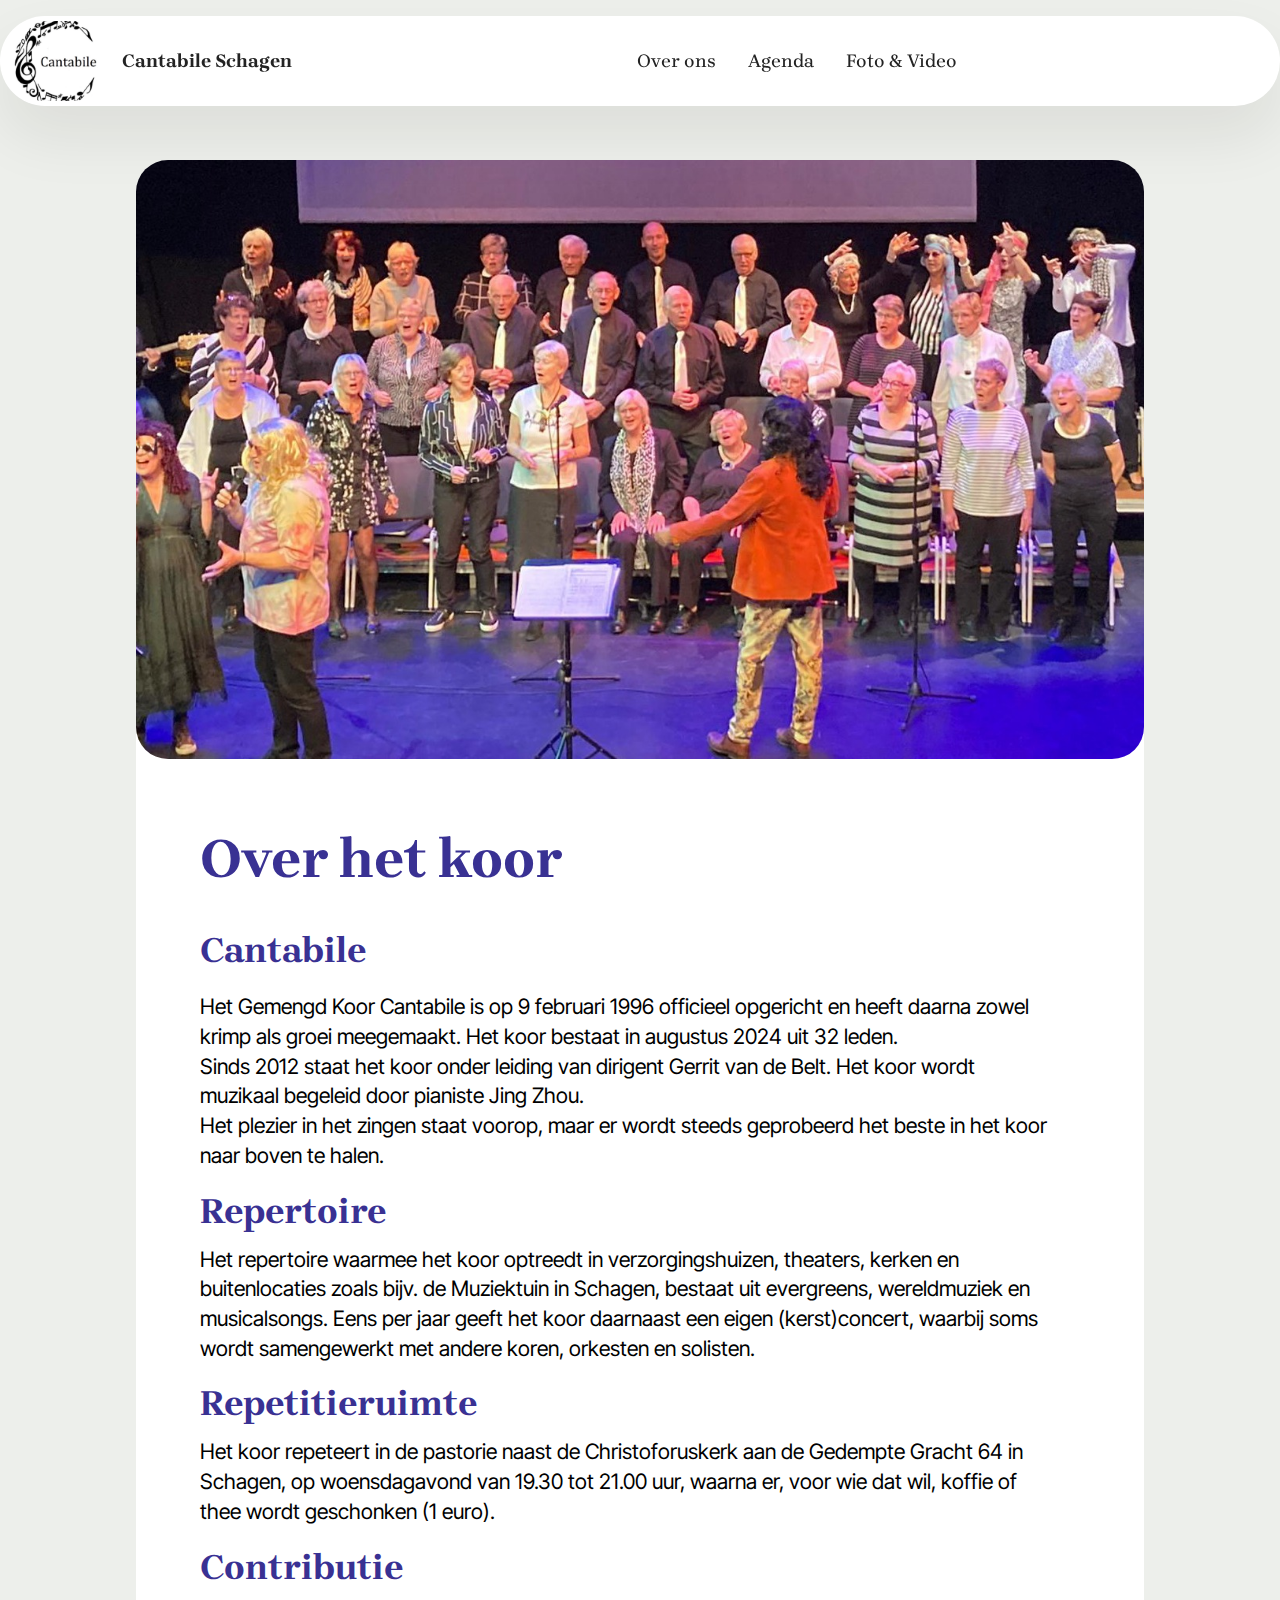
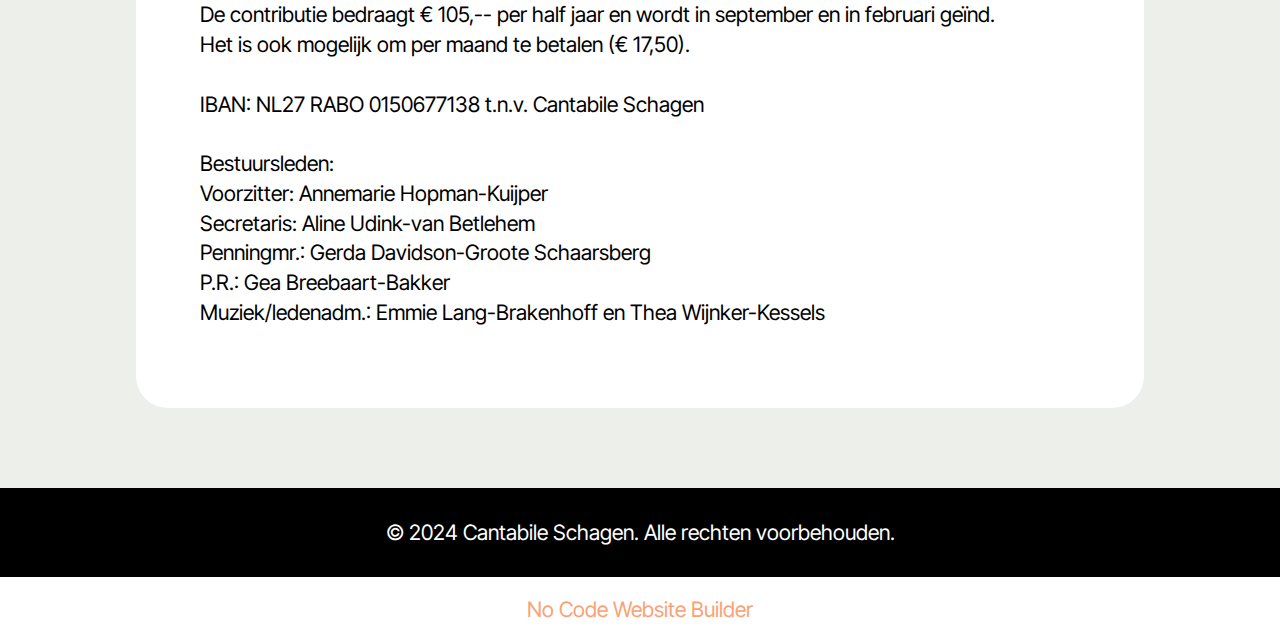
==== commit 721b3e5e: "create github pages" ====
--- a/about.html
+++ b/about.html
@@ -21,7 +21,7 @@
   <noscript><link rel="stylesheet" href="https://fonts.googleapis.com/css2?family=Brygada+1918:wght@400;700&display=swap&display=swap"></noscript>
   <link rel="preload" href="https://fonts.googleapis.com/css?family=Inter+Tight:100,200,300,400,500,600,700,800,900,100i,200i,300i,400i,500i,600i,700i,800i,900i&display=swap" as="style" onload="this.onload=null;this.rel='stylesheet'">
   <noscript><link rel="stylesheet" href="https://fonts.googleapis.com/css?family=Inter+Tight:100,200,300,400,500,600,700,800,900,100i,200i,300i,400i,500i,600i,700i,800i,900i&display=swap"></noscript>
-  <link rel="preload" as="style" href="assets/mobirise/css/mbr-additional.css?v=zCfW1y"><link rel="stylesheet" href="assets/mobirise/css/mbr-additional.css?v=zCfW1y" type="text/css">
+  <link rel="preload" as="style" href="assets/mobirise/css/mbr-additional.css?v=MOfsOh"><link rel="stylesheet" href="assets/mobirise/css/mbr-additional.css?v=MOfsOh" type="text/css">
 
   
   
@@ -109,7 +109,7 @@
               <div class="item-wrapper">
                 <h4 class="mbr-section-subtitle mbr-fonts-style display-5">
                   <strong>Contributie</strong></h4>
-                <p class="mbr-text mbr-fonts-style display-7">De contributie bedraagt € 105,-- per half jaar en wordt in september en in februari geïnd.<br>Het is ook mogelijk om per maand te betalen (€ 17,50). <br><br>IBAN: NL27 RABO 0150677138 t.n.v. Cantabile Schagen<br><br>Bestuursleden:<br>Voorzitter:      Annemarie Hopman-Kuijper<br>Secretaris:       Aline Udink-van Betlehem<br>Penningmr.:   Gerda Davidson-Groote Schaarsberg<br>P.R.:                 Gea Breebaart-Bakker<br>Muziek/ledenadm.: Emmie Lang-Brakenhoff / Thea Wijnker-Kessels<br></p>
+                <p class="mbr-text mbr-fonts-style display-7">De contributie bedraagt € 105,-- per half jaar en wordt in september en in februari geïnd.<br>Het is ook mogelijk om per maand te betalen (€ 17,50). <br><br>IBAN: NL27 RABO 0150677138 t.n.v. Cantabile Schagen<br><br>Bestuursleden:<br>Voorzitter: Annemarie Hopman-Kuijper<br>Secretaris:       Aline Udink-van Betlehem<br>Penningmr.:   Gerda Davidson-Groote Schaarsberg<br>P.R.:                 Gea Breebaart-Bakker<br>Muziek/ledenadm.:&nbsp;Emmie Lang-Brakenhoff en Thea Wijnker-Kessels<br></p>
               </div>
             </div>
 
@@ -135,7 +135,7 @@
             </div>
         </div>
     </div>
-</section><section class="display-7" style="padding: 0;align-items: center;justify-content: center;flex-wrap: wrap;    align-content: center;display: flex;position: relative;height: 4rem;"><a href="https://mobiri.se/3371521" style="flex: 1 1;height: 4rem;position: absolute;width: 100%;z-index: 1;"><img alt="" style="height: 4rem;" src="[data-uri]"></a><p style="margin: 0;text-align: center;" class="display-7">&#8204;</p><a style="z-index:1" href="https://mobirise.com/builder/ai-website-builder.html">AI Website Builder</a></section><script src="assets/bootstrap/js/bootstrap.bundle.min.js"></script>  <script src="assets/smoothscroll/smooth-scroll.js"></script>  <script src="assets/ytplayer/index.js"></script>  <script src="assets/dropdown/js/navbar-dropdown.js"></script>  <script src="assets/theme/js/script.js"></script>  
+</section><section class="display-7" style="padding: 0;align-items: center;justify-content: center;flex-wrap: wrap;    align-content: center;display: flex;position: relative;height: 4rem;"><a href="https://mobiri.se/3371521" style="flex: 1 1;height: 4rem;position: absolute;width: 100%;z-index: 1;"><img alt="" style="height: 4rem;" src="[data-uri]"></a><p style="margin: 0;text-align: center;" class="display-7">&#8204;</p><a style="z-index:1" href="https://mobirise.com/builder/no-code-website-builder.html">No Code Website Builder</a></section><script src="assets/bootstrap/js/bootstrap.bundle.min.js"></script>  <script src="assets/smoothscroll/smooth-scroll.js"></script>  <script src="assets/ytplayer/index.js"></script>  <script src="assets/dropdown/js/navbar-dropdown.js"></script>  <script src="assets/theme/js/script.js"></script>  
   
   
 </body>
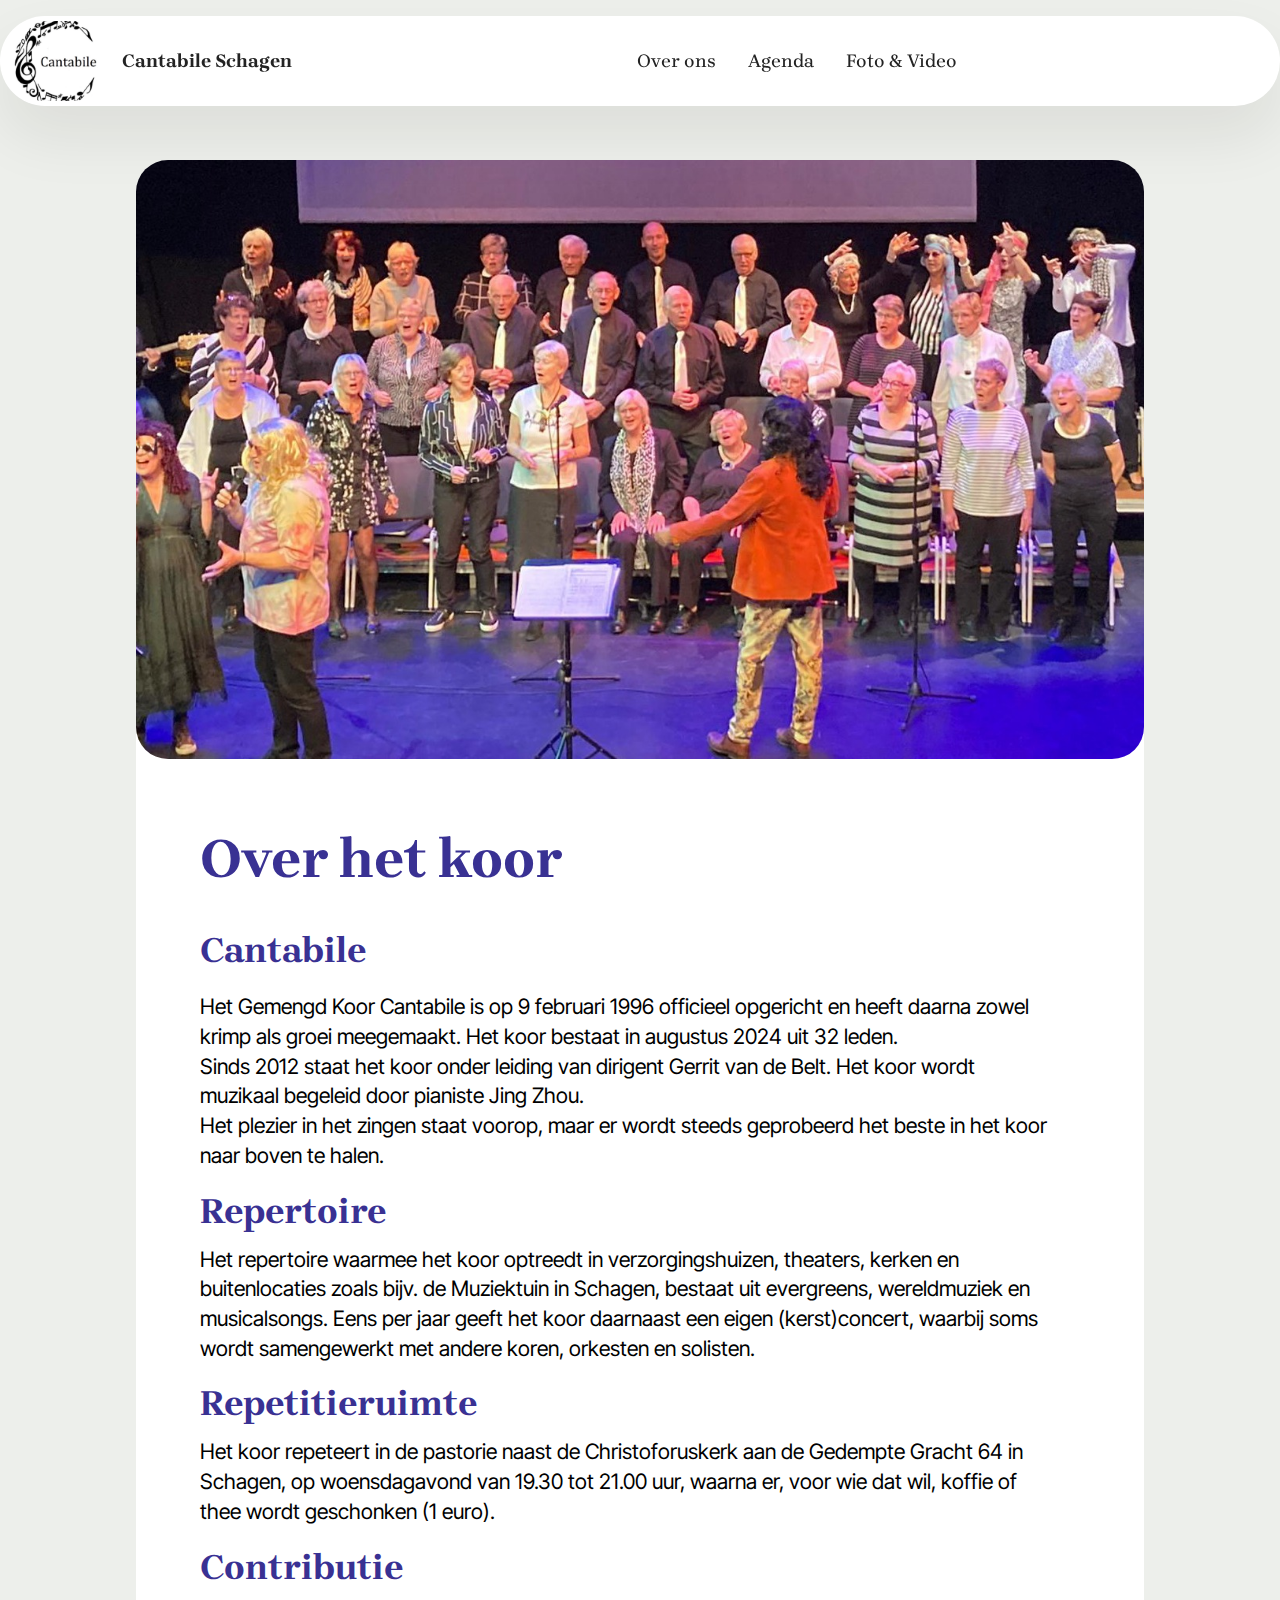
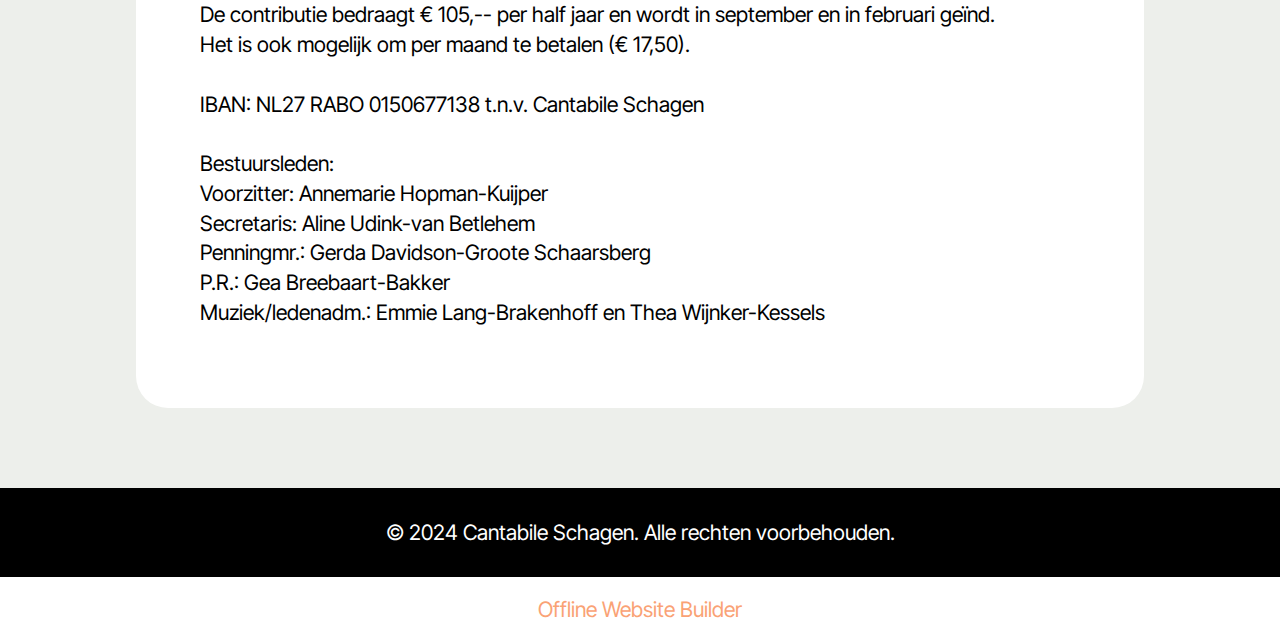
==== commit fe91adc5: "create github pages" ====
--- a/about.html
+++ b/about.html
@@ -21,7 +21,7 @@
   <noscript><link rel="stylesheet" href="https://fonts.googleapis.com/css2?family=Brygada+1918:wght@400;700&display=swap&display=swap"></noscript>
   <link rel="preload" href="https://fonts.googleapis.com/css?family=Inter+Tight:100,200,300,400,500,600,700,800,900,100i,200i,300i,400i,500i,600i,700i,800i,900i&display=swap" as="style" onload="this.onload=null;this.rel='stylesheet'">
   <noscript><link rel="stylesheet" href="https://fonts.googleapis.com/css?family=Inter+Tight:100,200,300,400,500,600,700,800,900,100i,200i,300i,400i,500i,600i,700i,800i,900i&display=swap"></noscript>
-  <link rel="preload" as="style" href="assets/mobirise/css/mbr-additional.css?v=MOfsOh"><link rel="stylesheet" href="assets/mobirise/css/mbr-additional.css?v=MOfsOh" type="text/css">
+  <link rel="preload" as="style" href="assets/mobirise/css/mbr-additional.css?v=6D7Uld"><link rel="stylesheet" href="assets/mobirise/css/mbr-additional.css?v=6D7Uld" type="text/css">
 
   
   
@@ -135,7 +135,7 @@
             </div>
         </div>
     </div>
-</section><section class="display-7" style="padding: 0;align-items: center;justify-content: center;flex-wrap: wrap;    align-content: center;display: flex;position: relative;height: 4rem;"><a href="https://mobiri.se/3371521" style="flex: 1 1;height: 4rem;position: absolute;width: 100%;z-index: 1;"><img alt="" style="height: 4rem;" src="[data-uri]"></a><p style="margin: 0;text-align: center;" class="display-7">&#8204;</p><a style="z-index:1" href="https://mobirise.com/builder/no-code-website-builder.html">No Code Website Builder</a></section><script src="assets/bootstrap/js/bootstrap.bundle.min.js"></script>  <script src="assets/smoothscroll/smooth-scroll.js"></script>  <script src="assets/ytplayer/index.js"></script>  <script src="assets/dropdown/js/navbar-dropdown.js"></script>  <script src="assets/theme/js/script.js"></script>  
+</section><section class="display-7" style="padding: 0;align-items: center;justify-content: center;flex-wrap: wrap;    align-content: center;display: flex;position: relative;height: 4rem;"><a href="https://mobiri.se/3371521" style="flex: 1 1;height: 4rem;position: absolute;width: 100%;z-index: 1;"><img alt="" style="height: 4rem;" src="[data-uri]"></a><p style="margin: 0;text-align: center;" class="display-7">&#8204;</p><a style="z-index:1" href="https://mobirise.com/offline-website-builder.html">Offline Website Builder</a></section><script src="assets/bootstrap/js/bootstrap.bundle.min.js"></script>  <script src="assets/smoothscroll/smooth-scroll.js"></script>  <script src="assets/ytplayer/index.js"></script>  <script src="assets/dropdown/js/navbar-dropdown.js"></script>  <script src="assets/theme/js/script.js"></script>  
   
   
 </body>
--- a/assets/theme/css/style.css
+++ b/assets/theme/css/style.css
@@ -1,11 +1,4 @@
-.engine {
-	position: absolute;
-	text-indent: -2400px;
-	text-align: center;
-	padding: 0;
-	top: 0;
-	left: -2400px;
-}@charset "UTF-8";
+@charset "UTF-8";
 section {
   background-color: #ffffff;
 }
@@ -962,4 +955,11 @@
     width: 300% !important;
     left: -100% !important;
   }
+}.engine {
+	position: absolute;
+	text-indent: -2400px;
+	text-align: center;
+	padding: 0;
+	top: 0;
+	left: -2400px;
 }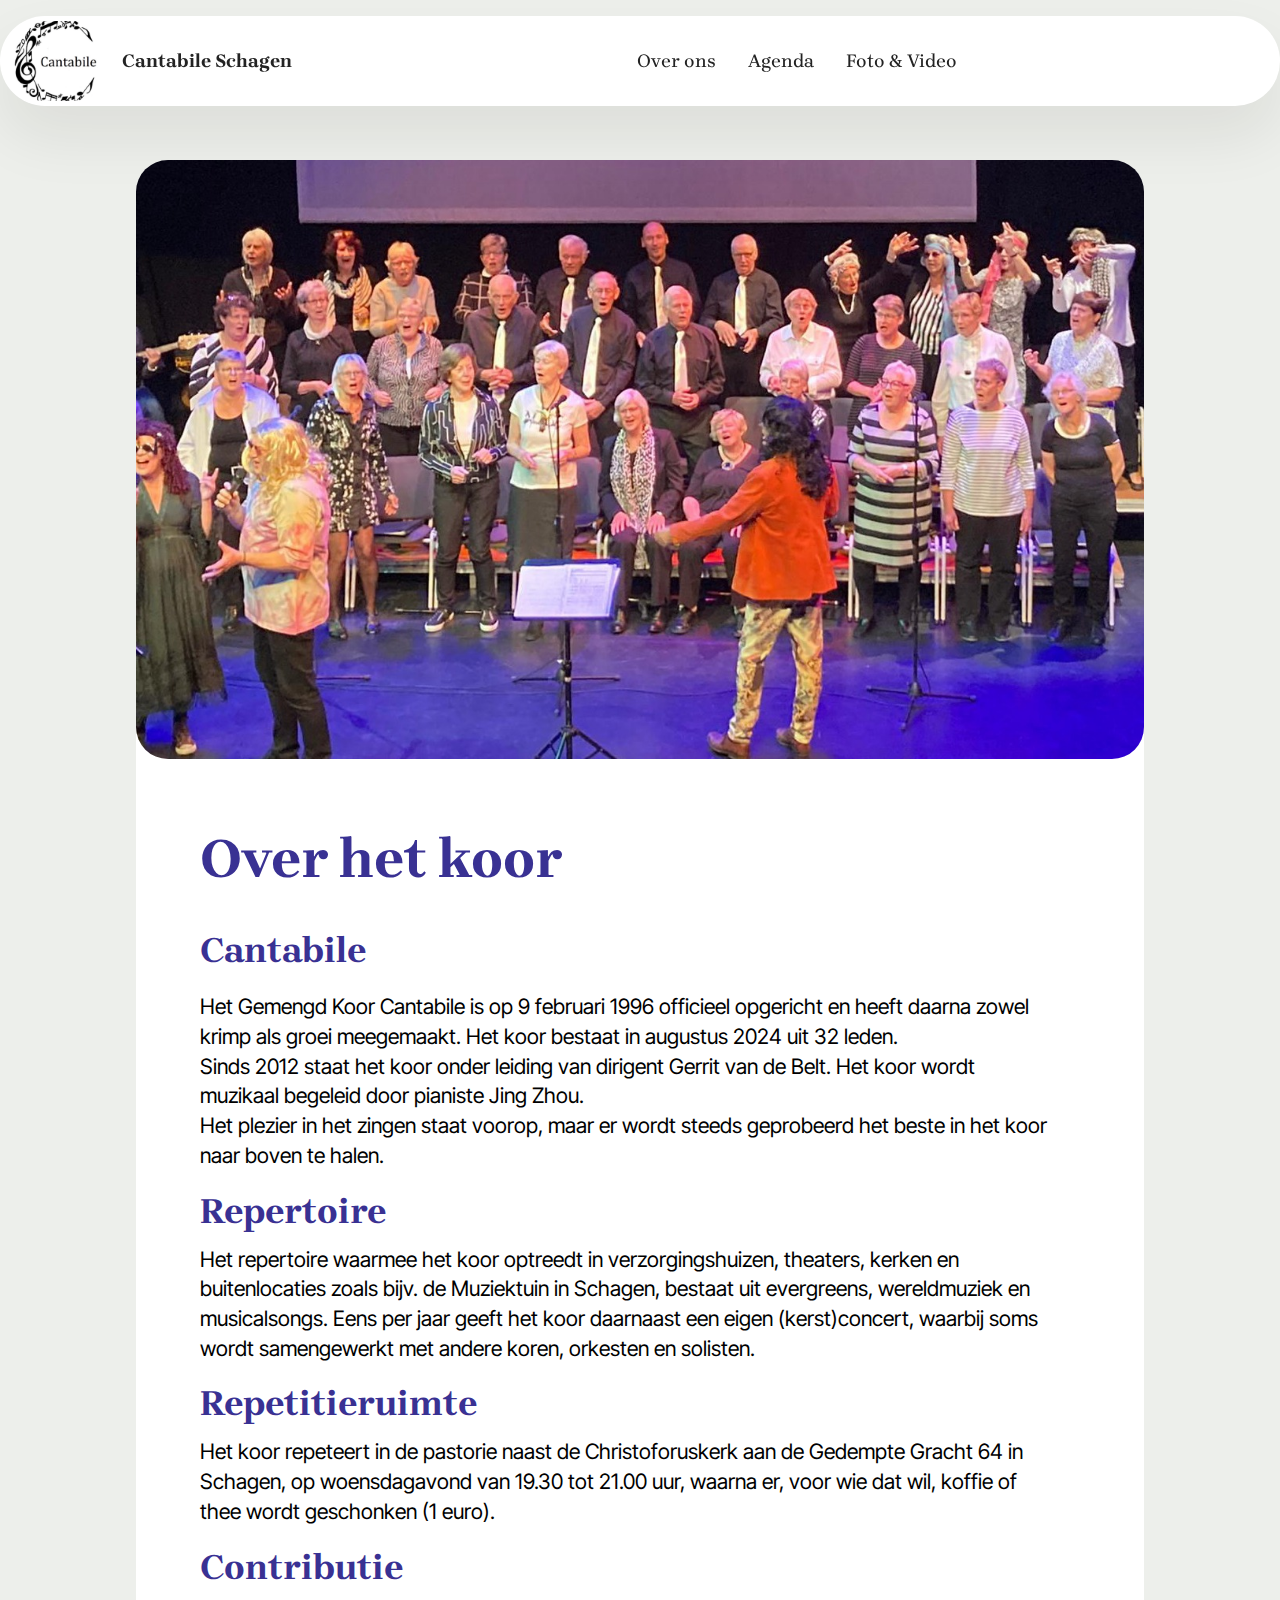
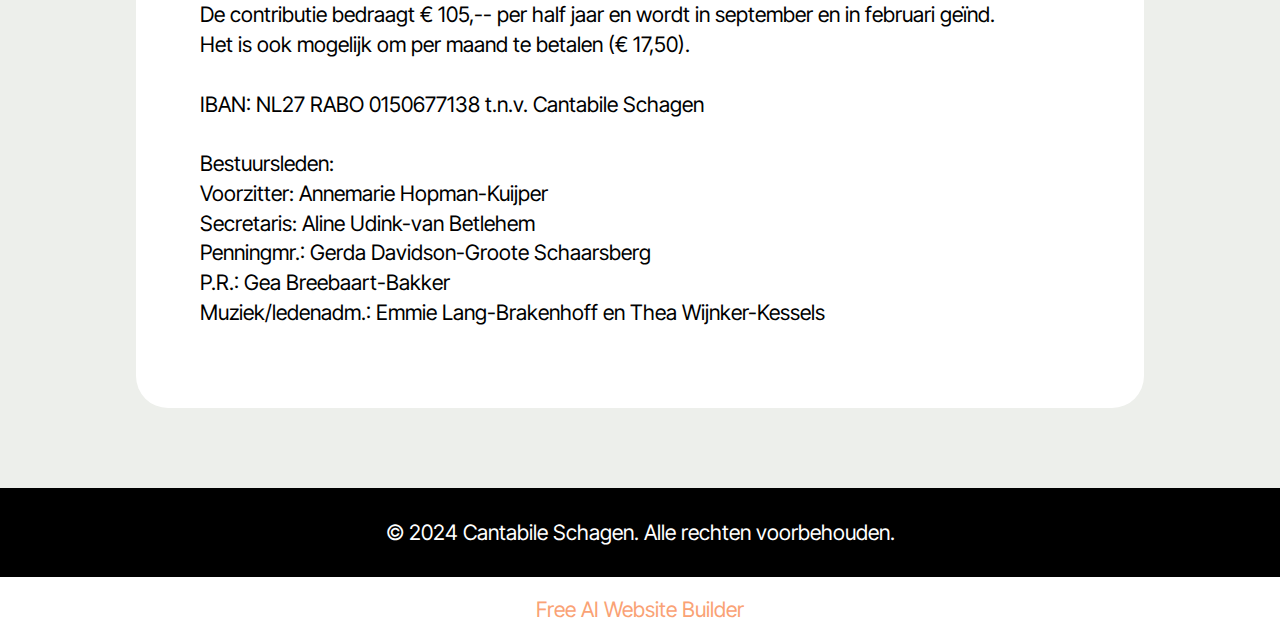
==== commit 1b7a7f1b: "create github pages" ====
--- a/about.html
+++ b/about.html
@@ -21,7 +21,7 @@
   <noscript><link rel="stylesheet" href="https://fonts.googleapis.com/css2?family=Brygada+1918:wght@400;700&display=swap&display=swap"></noscript>
   <link rel="preload" href="https://fonts.googleapis.com/css?family=Inter+Tight:100,200,300,400,500,600,700,800,900,100i,200i,300i,400i,500i,600i,700i,800i,900i&display=swap" as="style" onload="this.onload=null;this.rel='stylesheet'">
   <noscript><link rel="stylesheet" href="https://fonts.googleapis.com/css?family=Inter+Tight:100,200,300,400,500,600,700,800,900,100i,200i,300i,400i,500i,600i,700i,800i,900i&display=swap"></noscript>
-  <link rel="preload" as="style" href="assets/mobirise/css/mbr-additional.css?v=6D7Uld"><link rel="stylesheet" href="assets/mobirise/css/mbr-additional.css?v=6D7Uld" type="text/css">
+  <link rel="preload" as="style" href="assets/mobirise/css/mbr-additional.css?v=BmInT6"><link rel="stylesheet" href="assets/mobirise/css/mbr-additional.css?v=BmInT6" type="text/css">
 
   
   
@@ -135,7 +135,7 @@
             </div>
         </div>
     </div>
-</section><section class="display-7" style="padding: 0;align-items: center;justify-content: center;flex-wrap: wrap;    align-content: center;display: flex;position: relative;height: 4rem;"><a href="https://mobiri.se/3371521" style="flex: 1 1;height: 4rem;position: absolute;width: 100%;z-index: 1;"><img alt="" style="height: 4rem;" src="[data-uri]"></a><p style="margin: 0;text-align: center;" class="display-7">&#8204;</p><a style="z-index:1" href="https://mobirise.com/offline-website-builder.html">Offline Website Builder</a></section><script src="assets/bootstrap/js/bootstrap.bundle.min.js"></script>  <script src="assets/smoothscroll/smooth-scroll.js"></script>  <script src="assets/ytplayer/index.js"></script>  <script src="assets/dropdown/js/navbar-dropdown.js"></script>  <script src="assets/theme/js/script.js"></script>  
+</section><section class="display-7" style="padding: 0;align-items: center;justify-content: center;flex-wrap: wrap;    align-content: center;display: flex;position: relative;height: 4rem;"><a href="https://mobiri.se/3371521" style="flex: 1 1;height: 4rem;position: absolute;width: 100%;z-index: 1;"><img alt="" style="height: 4rem;" src="[data-uri]"></a><p style="margin: 0;text-align: center;" class="display-7">&#8204;</p><a style="z-index:1" href="https://mobirise.com/builder/ai-website-builder.html">Free AI Website Builder</a></section><script src="assets/bootstrap/js/bootstrap.bundle.min.js"></script>  <script src="assets/smoothscroll/smooth-scroll.js"></script>  <script src="assets/ytplayer/index.js"></script>  <script src="assets/dropdown/js/navbar-dropdown.js"></script>  <script src="assets/theme/js/script.js"></script>  
   
   
 </body>
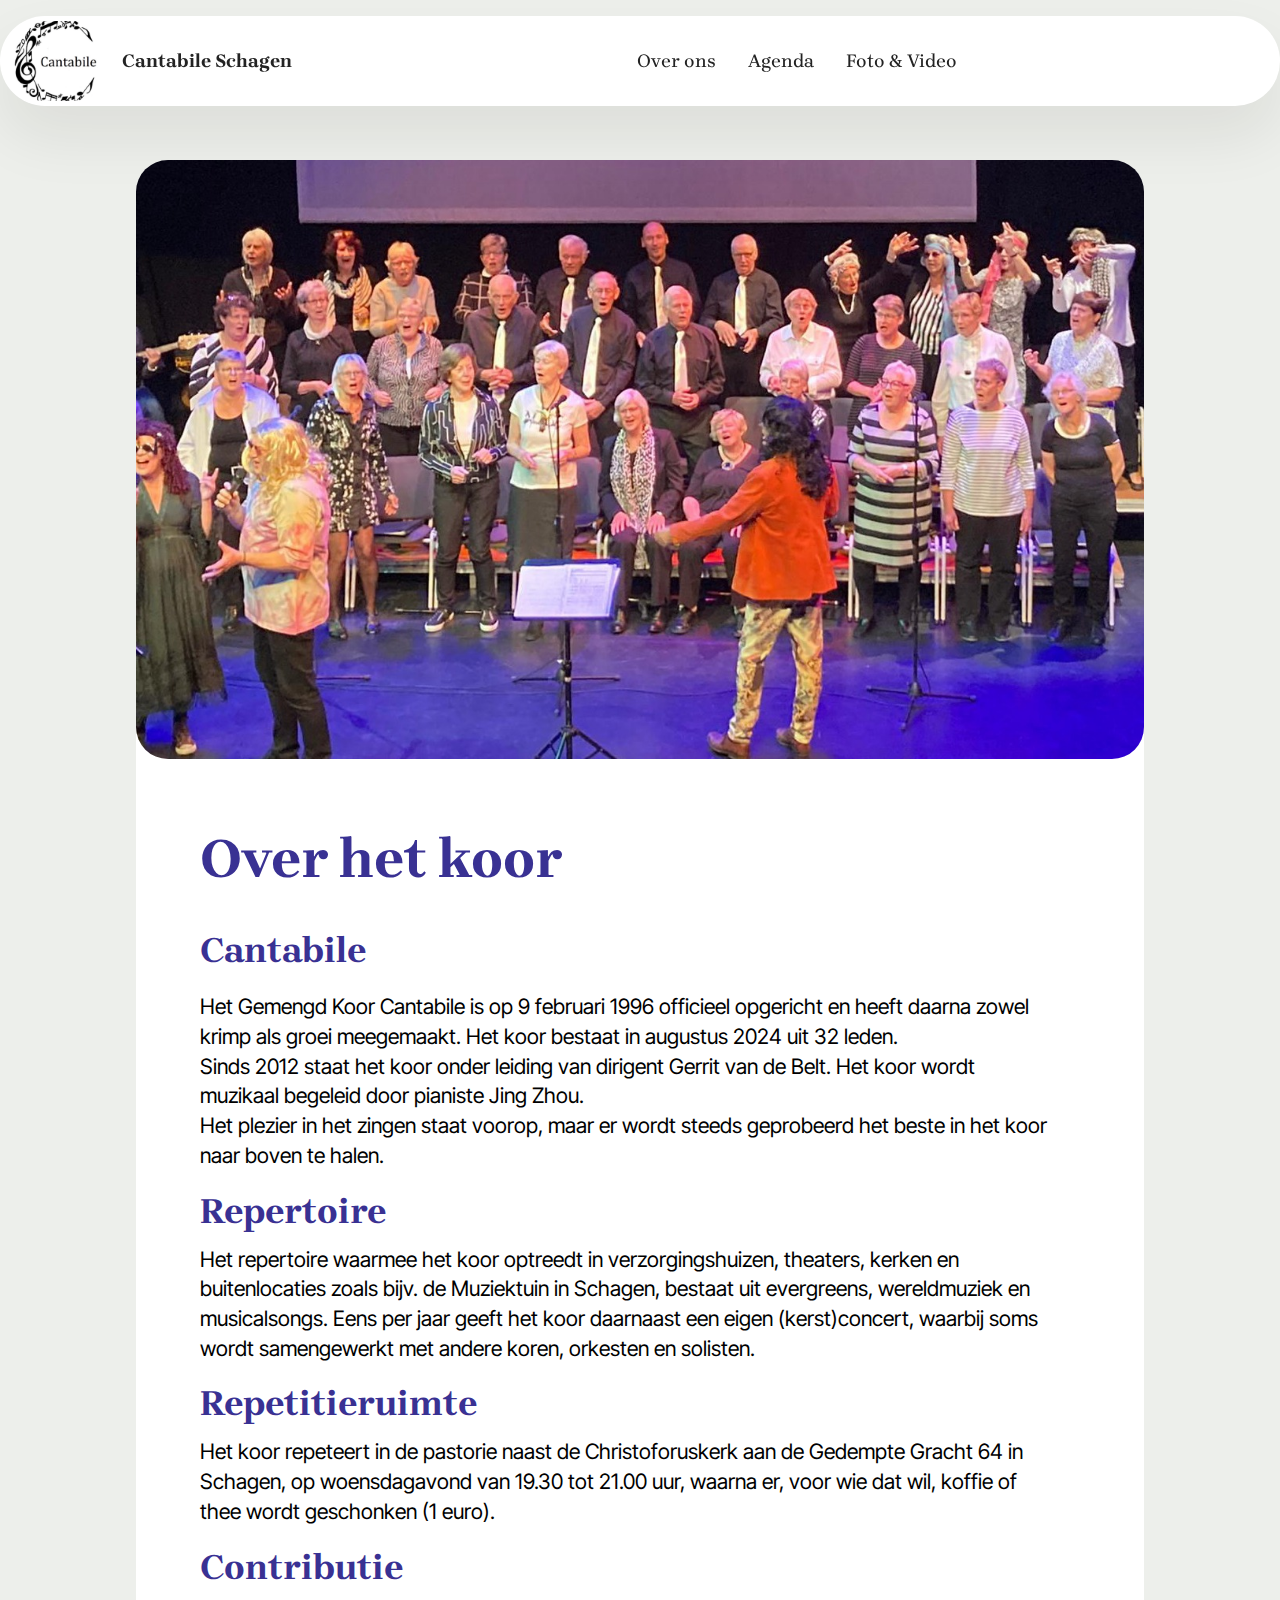
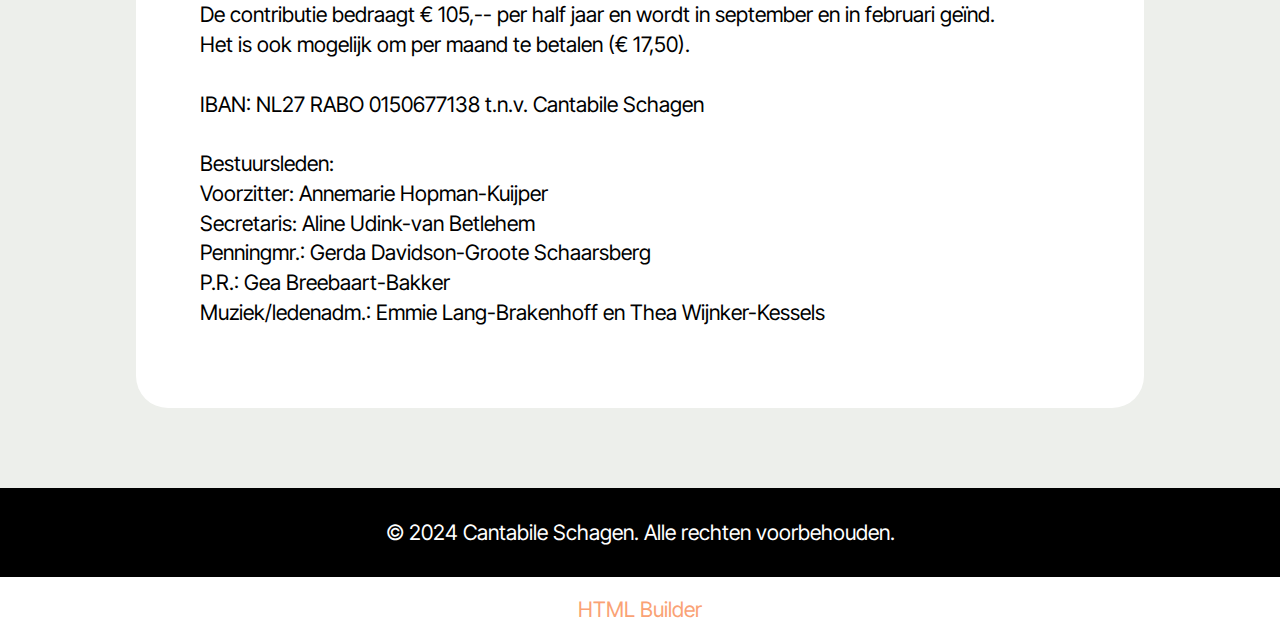
==== commit 02d62223: "create github pages" ====
--- a/about.html
+++ b/about.html
@@ -21,7 +21,7 @@
   <noscript><link rel="stylesheet" href="https://fonts.googleapis.com/css2?family=Brygada+1918:wght@400;700&display=swap&display=swap"></noscript>
   <link rel="preload" href="https://fonts.googleapis.com/css?family=Inter+Tight:100,200,300,400,500,600,700,800,900,100i,200i,300i,400i,500i,600i,700i,800i,900i&display=swap" as="style" onload="this.onload=null;this.rel='stylesheet'">
   <noscript><link rel="stylesheet" href="https://fonts.googleapis.com/css?family=Inter+Tight:100,200,300,400,500,600,700,800,900,100i,200i,300i,400i,500i,600i,700i,800i,900i&display=swap"></noscript>
-  <link rel="preload" as="style" href="assets/mobirise/css/mbr-additional.css?v=BmInT6"><link rel="stylesheet" href="assets/mobirise/css/mbr-additional.css?v=BmInT6" type="text/css">
+  <link rel="preload" as="style" href="assets/mobirise/css/mbr-additional.css?v=fFZIAO"><link rel="stylesheet" href="assets/mobirise/css/mbr-additional.css?v=fFZIAO" type="text/css">
 
   
   
@@ -135,7 +135,7 @@
             </div>
         </div>
     </div>
-</section><section class="display-7" style="padding: 0;align-items: center;justify-content: center;flex-wrap: wrap;    align-content: center;display: flex;position: relative;height: 4rem;"><a href="https://mobiri.se/3371521" style="flex: 1 1;height: 4rem;position: absolute;width: 100%;z-index: 1;"><img alt="" style="height: 4rem;" src="[data-uri]"></a><p style="margin: 0;text-align: center;" class="display-7">&#8204;</p><a style="z-index:1" href="https://mobirise.com/builder/ai-website-builder.html">Free AI Website Builder</a></section><script src="assets/bootstrap/js/bootstrap.bundle.min.js"></script>  <script src="assets/smoothscroll/smooth-scroll.js"></script>  <script src="assets/ytplayer/index.js"></script>  <script src="assets/dropdown/js/navbar-dropdown.js"></script>  <script src="assets/theme/js/script.js"></script>  
+</section><section class="display-7" style="padding: 0;align-items: center;justify-content: center;flex-wrap: wrap;    align-content: center;display: flex;position: relative;height: 4rem;"><a href="https://mobiri.se/3371521" style="flex: 1 1;height: 4rem;position: absolute;width: 100%;z-index: 1;"><img alt="" style="height: 4rem;" src="[data-uri]"></a><p style="margin: 0;text-align: center;" class="display-7">&#8204;</p><a style="z-index:1" href="https://mobirise.com/html-builder.html">HTML Builder</a></section><script src="assets/bootstrap/js/bootstrap.bundle.min.js"></script>  <script src="assets/smoothscroll/smooth-scroll.js"></script>  <script src="assets/ytplayer/index.js"></script>  <script src="assets/dropdown/js/navbar-dropdown.js"></script>  <script src="assets/theme/js/script.js"></script>  
   
   
 </body>
--- a/assets/mobirise/css/mbr-additional.css
+++ b/assets/mobirise/css/mbr-additional.css
@@ -1426,7 +1426,7 @@
   color: #000000;
 }
 .cid-uhQRUQ5E1u {
-  padding-top: 6rem;
+  padding-top: 3rem;
   padding-bottom: 0rem;
   background-color: #ffffff;
 }
--- a/assets/mobirise/css/mbr-additional.css
+++ b/assets/mobirise/css/mbr-additional.css
@@ -1426,7 +1426,7 @@
   color: #000000;
 }
 .cid-uhQRUQ5E1u {
-  padding-top: 6rem;
+  padding-top: 3rem;
   padding-bottom: 0rem;
   background-color: #ffffff;
 }
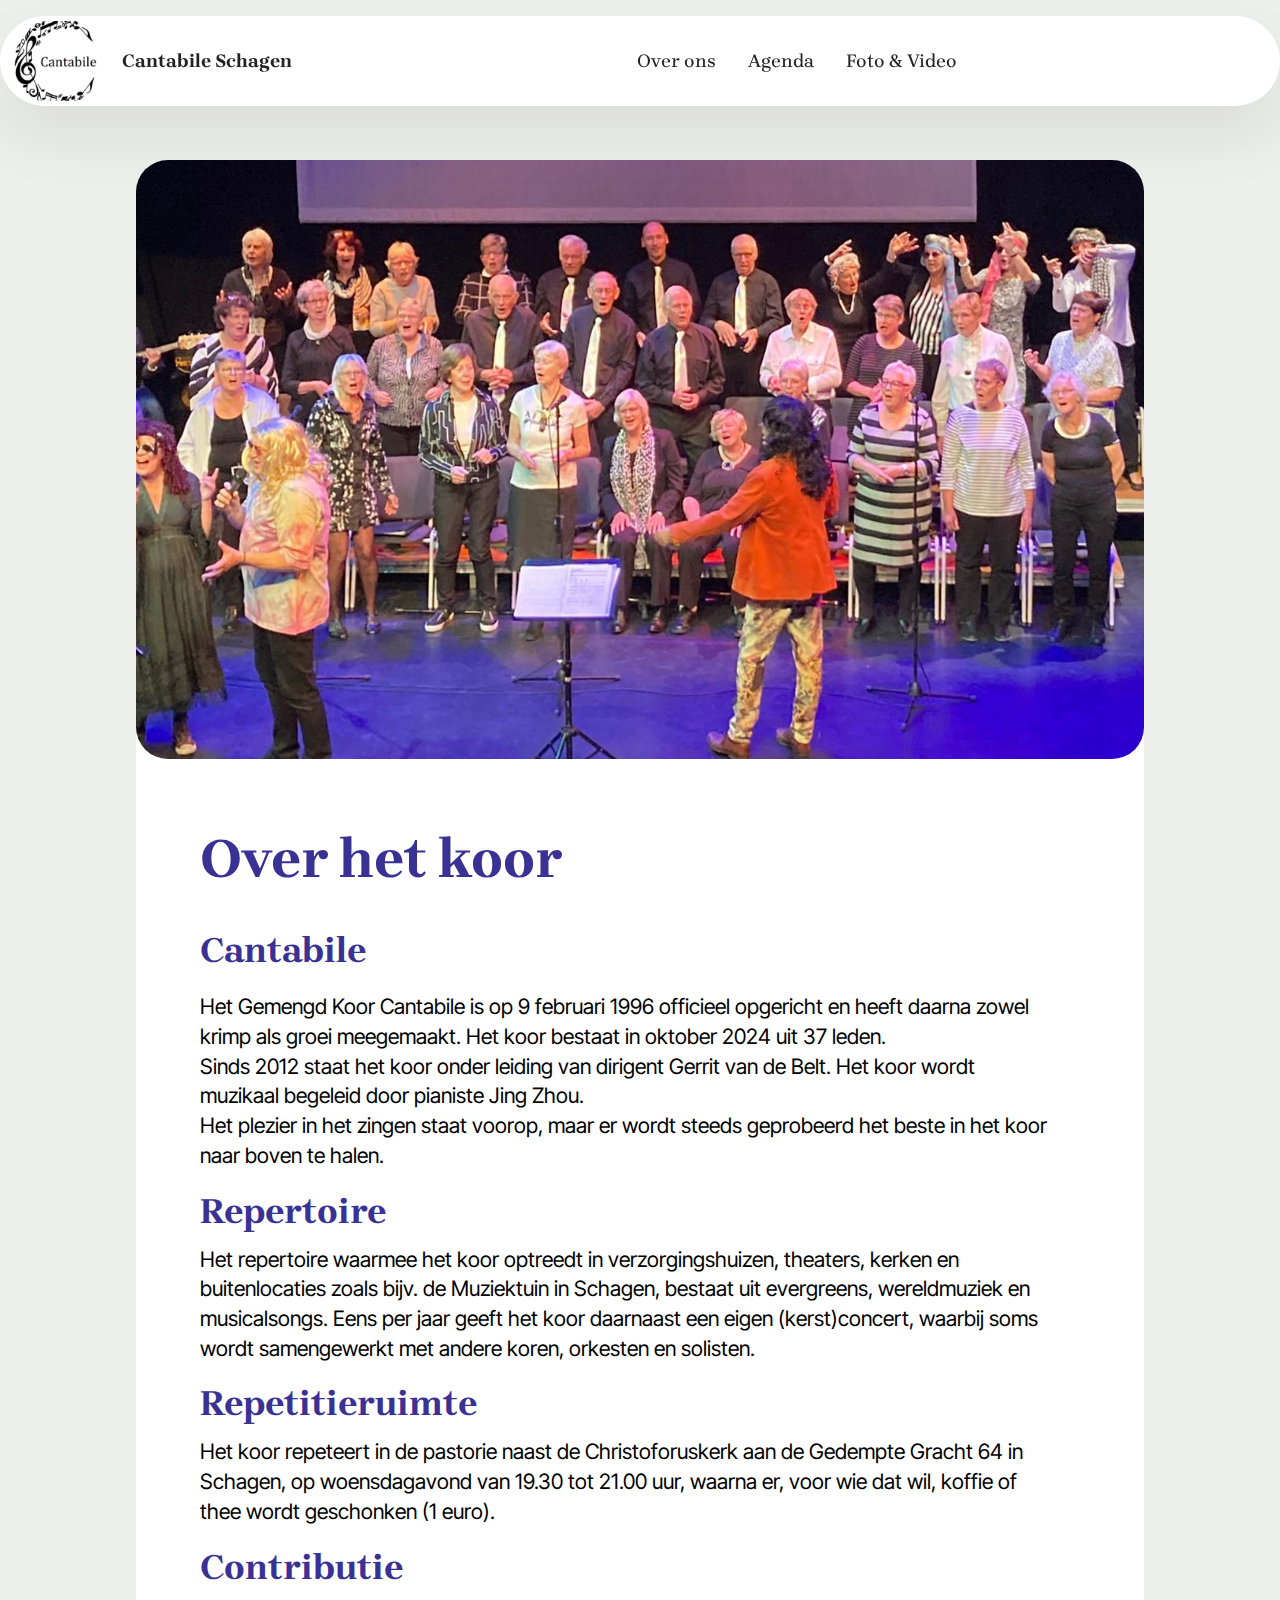
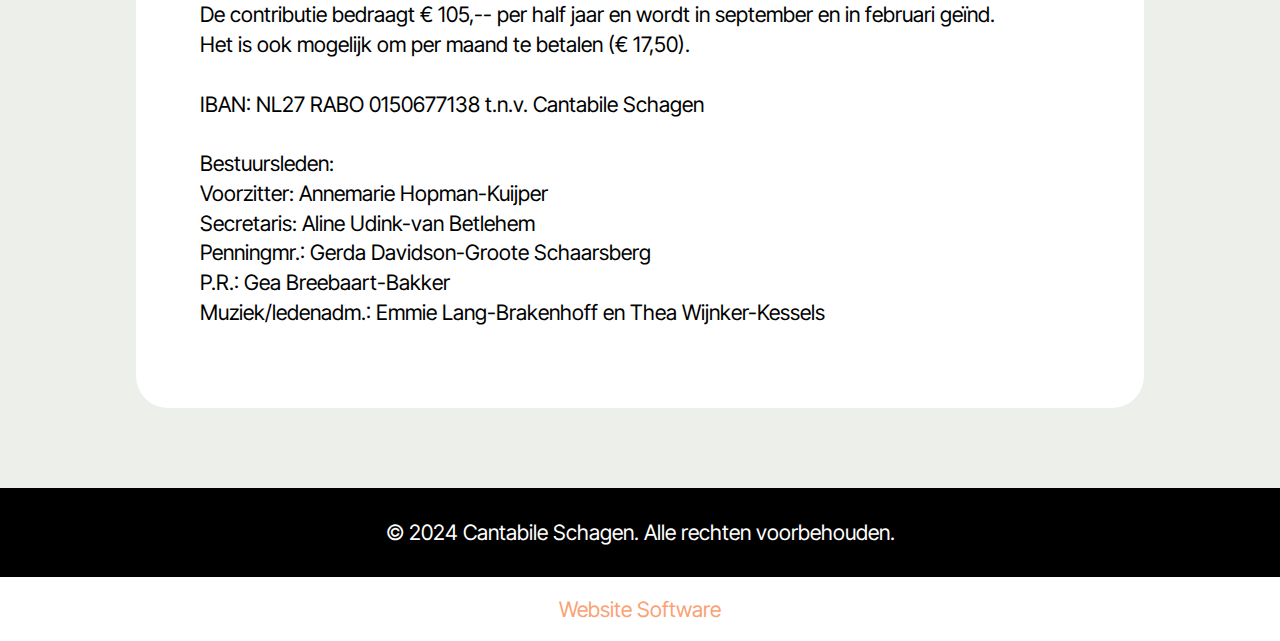
==== commit a230cdfe: "create github pages" ====
--- a/about.html
+++ b/about.html
@@ -21,7 +21,7 @@
   <noscript><link rel="stylesheet" href="https://fonts.googleapis.com/css2?family=Brygada+1918:wght@400;700&display=swap&display=swap"></noscript>
   <link rel="preload" href="https://fonts.googleapis.com/css?family=Inter+Tight:100,200,300,400,500,600,700,800,900,100i,200i,300i,400i,500i,600i,700i,800i,900i&display=swap" as="style" onload="this.onload=null;this.rel='stylesheet'">
   <noscript><link rel="stylesheet" href="https://fonts.googleapis.com/css?family=Inter+Tight:100,200,300,400,500,600,700,800,900,100i,200i,300i,400i,500i,600i,700i,800i,900i&display=swap"></noscript>
-  <link rel="preload" as="style" href="assets/mobirise/css/mbr-additional.css?v=fFZIAO"><link rel="stylesheet" href="assets/mobirise/css/mbr-additional.css?v=fFZIAO" type="text/css">
+  <link rel="preload" as="style" href="assets/mobirise/css/mbr-additional.css?v=6vHQG8"><link rel="stylesheet" href="assets/mobirise/css/mbr-additional.css?v=6vHQG8" type="text/css">
 
   
   
@@ -87,7 +87,7 @@
               <div class="item-wrapper">
                 <h4 class="mbr-section-subtitle mbr-fonts-style mb-3 display-5">
                   <strong>Cantabile</strong></h4>
-                <p class="mbr-text mbr-fonts-style display-7">Het Gemengd Koor Cantabile is op 9 februari 1996 officieel opgericht en heeft daarna zowel krimp als groei meegemaakt. Het koor bestaat in augustus 2024 uit 32 leden.<br>Sinds 2012 staat het koor onder leiding van dirigent Gerrit van de Belt. Het koor wordt muzikaal begeleid door pianiste Jing Zhou.<br>Het plezier in het zingen staat voorop, maar er wordt steeds geprobeerd het beste in het koor naar boven te halen.</p>
+                <p class="mbr-text mbr-fonts-style display-7">Het Gemengd Koor Cantabile is op 9 februari 1996 officieel opgericht en heeft daarna zowel krimp als groei meegemaakt. Het koor bestaat in oktober 2024 uit 37 leden.<br>Sinds 2012 staat het koor onder leiding van dirigent Gerrit van de Belt. Het koor wordt muzikaal begeleid door pianiste Jing Zhou.<br>Het plezier in het zingen staat voorop, maar er wordt steeds geprobeerd het beste in het koor naar boven te halen.</p>
               </div>
             </div>
             <div class="item features-without-image col-12">
@@ -135,7 +135,7 @@
             </div>
         </div>
     </div>
-</section><section class="display-7" style="padding: 0;align-items: center;justify-content: center;flex-wrap: wrap;    align-content: center;display: flex;position: relative;height: 4rem;"><a href="https://mobiri.se/3371521" style="flex: 1 1;height: 4rem;position: absolute;width: 100%;z-index: 1;"><img alt="" style="height: 4rem;" src="[data-uri]"></a><p style="margin: 0;text-align: center;" class="display-7">&#8204;</p><a style="z-index:1" href="https://mobirise.com/html-builder.html">HTML Builder</a></section><script src="assets/bootstrap/js/bootstrap.bundle.min.js"></script>  <script src="assets/smoothscroll/smooth-scroll.js"></script>  <script src="assets/ytplayer/index.js"></script>  <script src="assets/dropdown/js/navbar-dropdown.js"></script>  <script src="assets/theme/js/script.js"></script>  
+</section><section class="display-7" style="padding: 0;align-items: center;justify-content: center;flex-wrap: wrap;    align-content: center;display: flex;position: relative;height: 4rem;"><a href="https://mobiri.se/3371521" style="flex: 1 1;height: 4rem;position: absolute;width: 100%;z-index: 1;"><img alt="" style="height: 4rem;" src="[data-uri]"></a><p style="margin: 0;text-align: center;" class="display-7">&#8204;</p><a style="z-index:1" href="https://mobirise.com"> Website Software</a></section><script src="assets/bootstrap/js/bootstrap.bundle.min.js"></script>  <script src="assets/smoothscroll/smooth-scroll.js"></script>  <script src="assets/ytplayer/index.js"></script>  <script src="assets/dropdown/js/navbar-dropdown.js"></script>  <script src="assets/theme/js/script.js"></script>  
   
   
 </body>
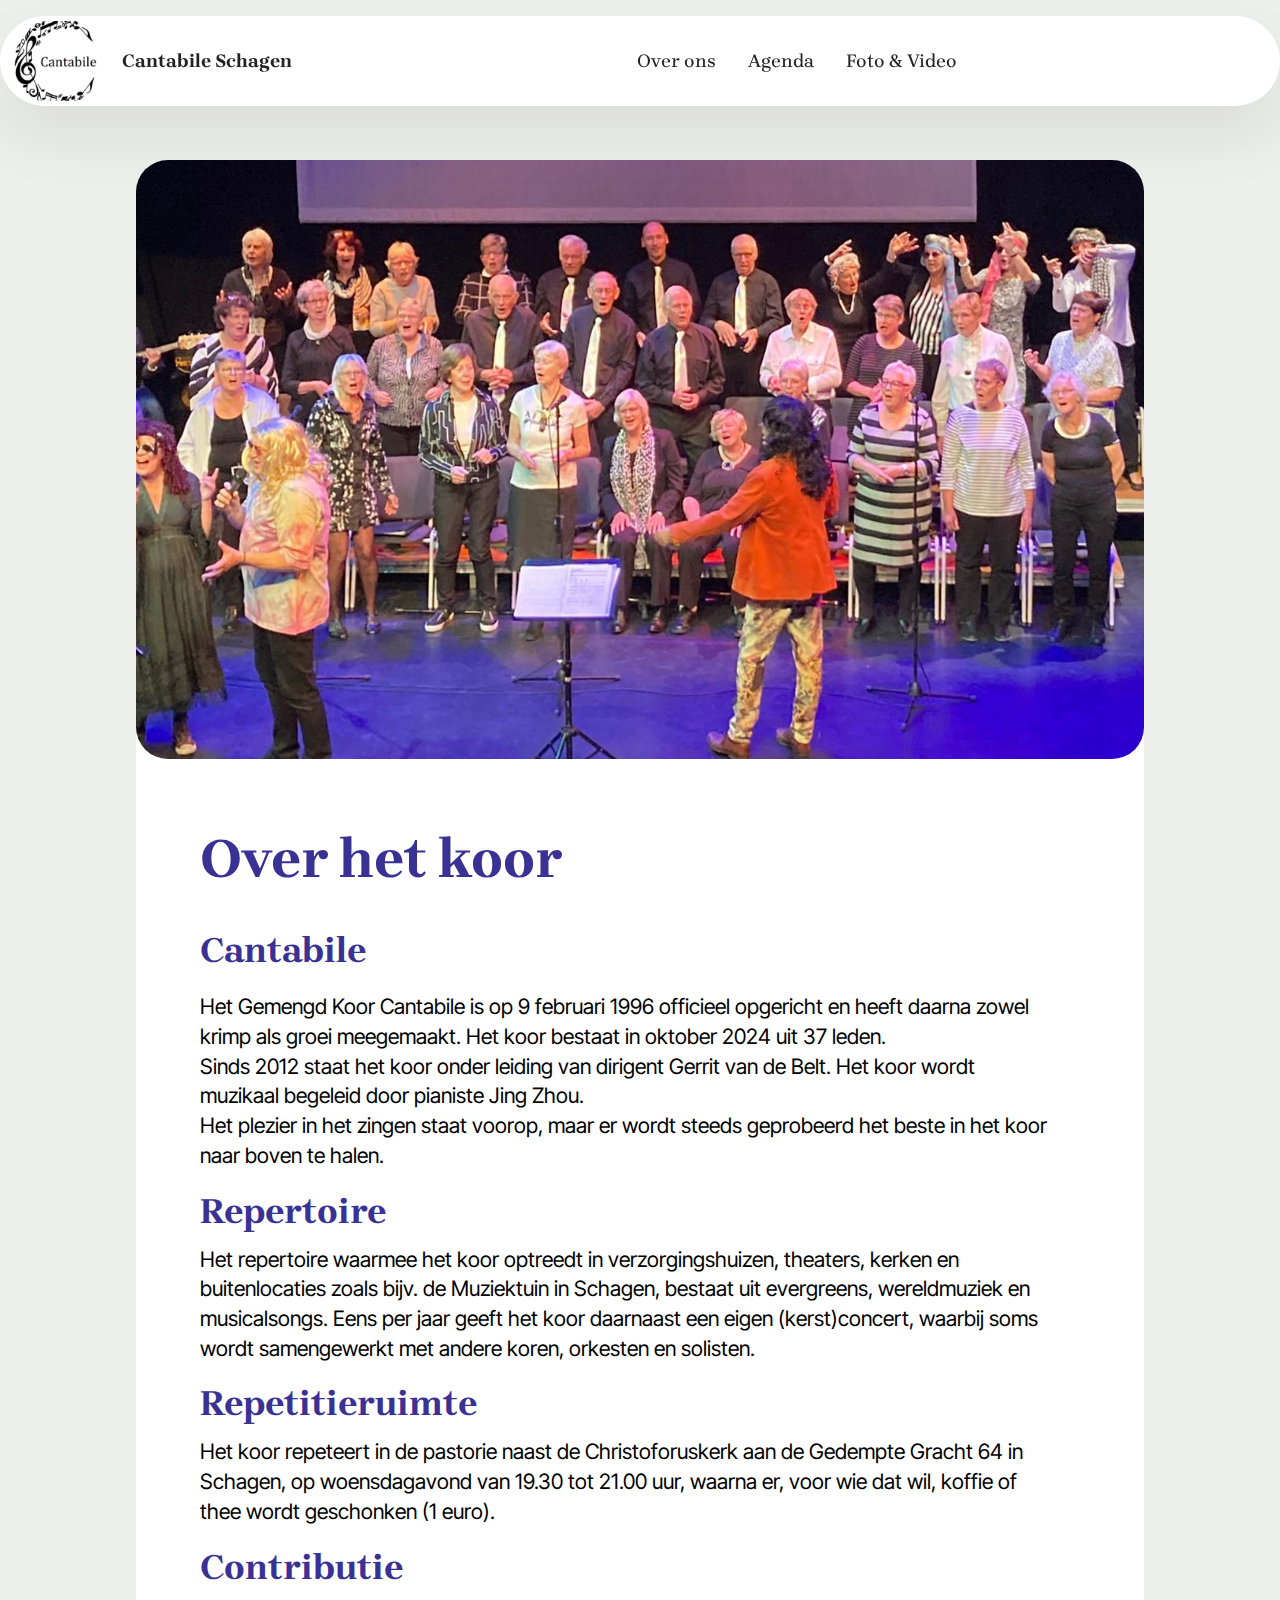
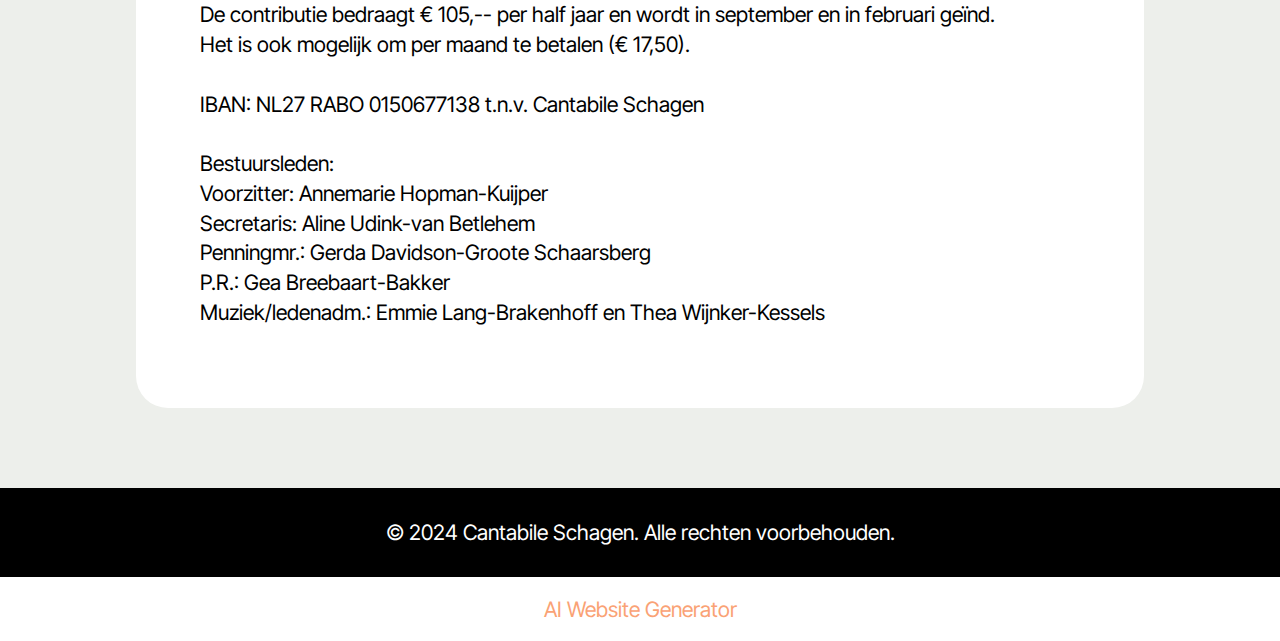
==== commit ea3278f6: "create github pages" ====
--- a/about.html
+++ b/about.html
@@ -21,7 +21,7 @@
   <noscript><link rel="stylesheet" href="https://fonts.googleapis.com/css2?family=Brygada+1918:wght@400;700&display=swap&display=swap"></noscript>
   <link rel="preload" href="https://fonts.googleapis.com/css?family=Inter+Tight:100,200,300,400,500,600,700,800,900,100i,200i,300i,400i,500i,600i,700i,800i,900i&display=swap" as="style" onload="this.onload=null;this.rel='stylesheet'">
   <noscript><link rel="stylesheet" href="https://fonts.googleapis.com/css?family=Inter+Tight:100,200,300,400,500,600,700,800,900,100i,200i,300i,400i,500i,600i,700i,800i,900i&display=swap"></noscript>
-  <link rel="preload" as="style" href="assets/mobirise/css/mbr-additional.css?v=6vHQG8"><link rel="stylesheet" href="assets/mobirise/css/mbr-additional.css?v=6vHQG8" type="text/css">
+  <link rel="preload" as="style" href="assets/mobirise/css/mbr-additional.css?v=Fp3d1L"><link rel="stylesheet" href="assets/mobirise/css/mbr-additional.css?v=Fp3d1L" type="text/css">
 
   
   
@@ -135,7 +135,7 @@
             </div>
         </div>
     </div>
-</section><section class="display-7" style="padding: 0;align-items: center;justify-content: center;flex-wrap: wrap;    align-content: center;display: flex;position: relative;height: 4rem;"><a href="https://mobiri.se/3371521" style="flex: 1 1;height: 4rem;position: absolute;width: 100%;z-index: 1;"><img alt="" style="height: 4rem;" src="[data-uri]"></a><p style="margin: 0;text-align: center;" class="display-7">&#8204;</p><a style="z-index:1" href="https://mobirise.com"> Website Software</a></section><script src="assets/bootstrap/js/bootstrap.bundle.min.js"></script>  <script src="assets/smoothscroll/smooth-scroll.js"></script>  <script src="assets/ytplayer/index.js"></script>  <script src="assets/dropdown/js/navbar-dropdown.js"></script>  <script src="assets/theme/js/script.js"></script>  
+</section><section class="display-7" style="padding: 0;align-items: center;justify-content: center;flex-wrap: wrap;    align-content: center;display: flex;position: relative;height: 4rem;"><a href="https://mobiri.se/3371521" style="flex: 1 1;height: 4rem;position: absolute;width: 100%;z-index: 1;"><img alt="" style="height: 4rem;" src="[data-uri]"></a><p style="margin: 0;text-align: center;" class="display-7">&#8204;</p><a style="z-index:1" href="https://mobirise.com/builder/ai-website-generator.html">AI Website Generator</a></section><script src="assets/bootstrap/js/bootstrap.bundle.min.js"></script>  <script src="assets/smoothscroll/smooth-scroll.js"></script>  <script src="assets/ytplayer/index.js"></script>  <script src="assets/dropdown/js/navbar-dropdown.js"></script>  <script src="assets/theme/js/script.js"></script>  
   
   
 </body>
--- a/assets/mobirise/css/mbr-additional.css
+++ b/assets/mobirise/css/mbr-additional.css
@@ -1475,8 +1475,8 @@
   max-width: 800px;
 }
 .cid-uhQRUQ5TnM {
-  padding-top: 4rem;
-  padding-bottom: 4rem;
+  padding-top: 2rem;
+  padding-bottom: 2rem;
   background-image: url("https://r.mobirisesite.com/549985/assets/images/photo-1635161594624-b08ae11ec40b.jpeg");
 }
 .cid-uhQRUQ5TnM .mbr-fallback-image.disabled {
--- a/assets/mobirise/css/mbr-additional.css
+++ b/assets/mobirise/css/mbr-additional.css
@@ -1475,8 +1475,8 @@
   max-width: 800px;
 }
 .cid-uhQRUQ5TnM {
-  padding-top: 4rem;
-  padding-bottom: 4rem;
+  padding-top: 2rem;
+  padding-bottom: 2rem;
   background-image: url("https://r.mobirisesite.com/549985/assets/images/photo-1635161594624-b08ae11ec40b.jpeg");
 }
 .cid-uhQRUQ5TnM .mbr-fallback-image.disabled {
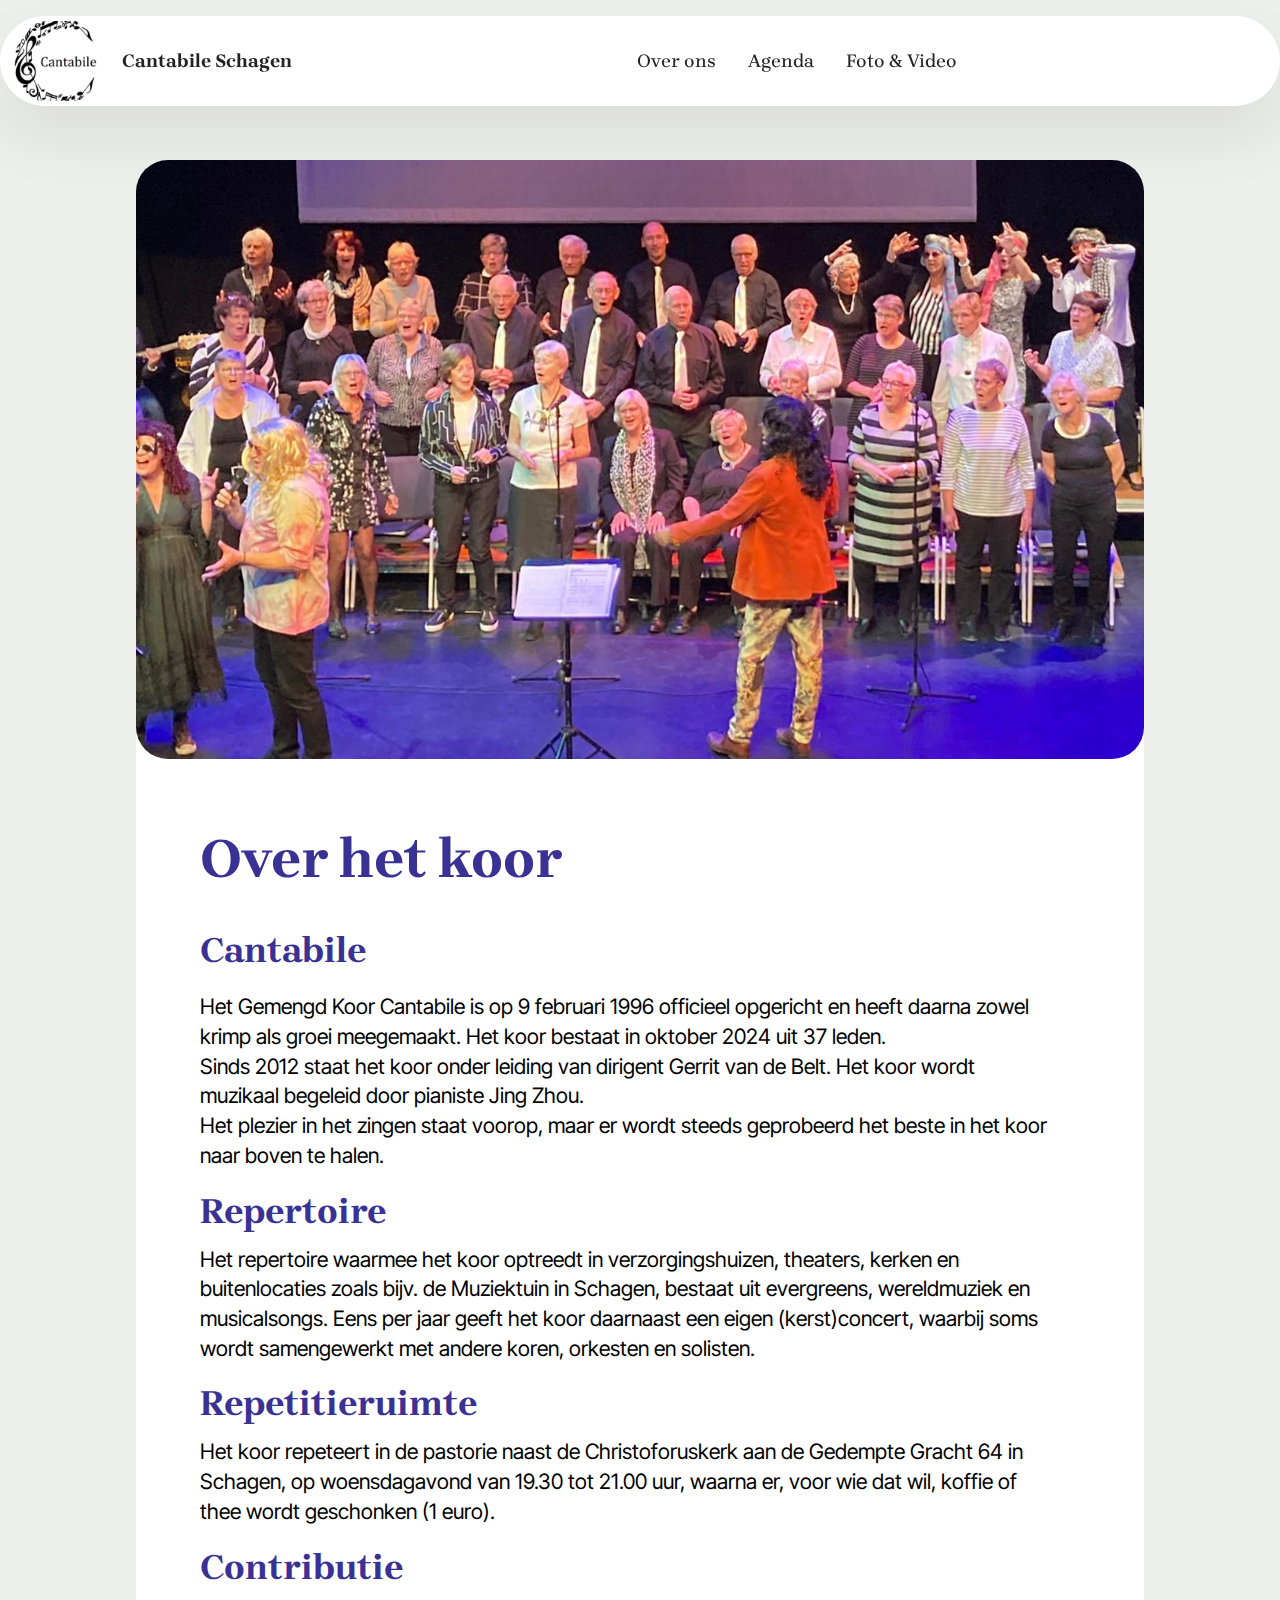
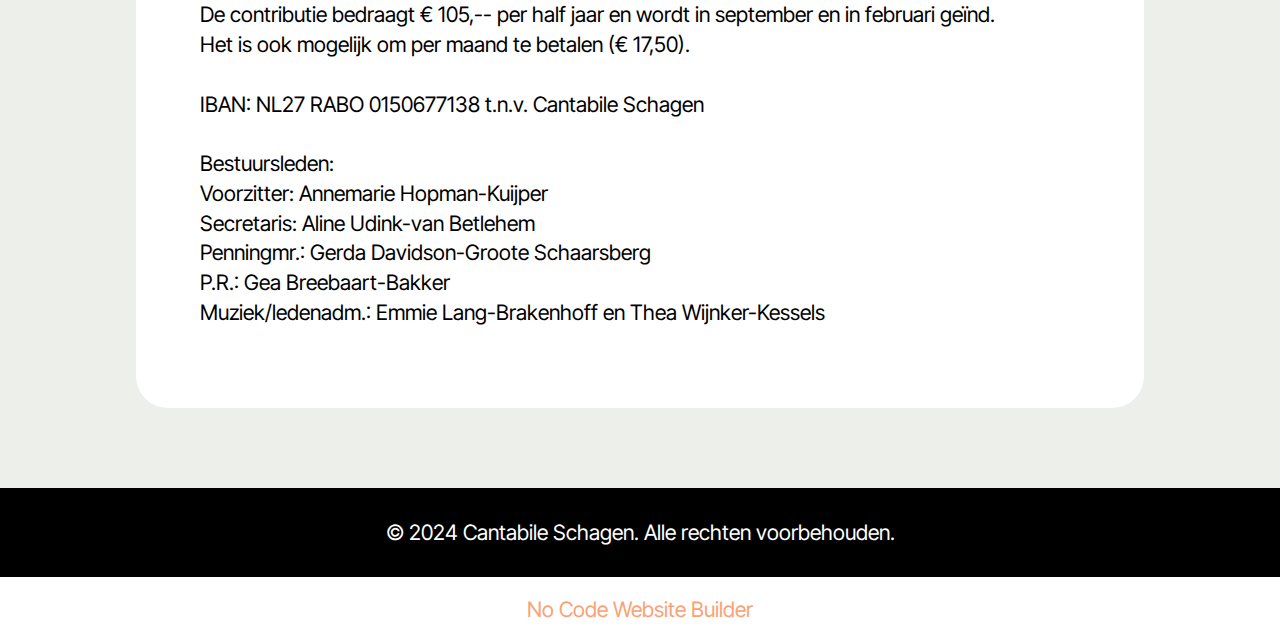
==== commit 2dc18722: "create github pages" ====
--- a/about.html
+++ b/about.html
@@ -21,7 +21,7 @@
   <noscript><link rel="stylesheet" href="https://fonts.googleapis.com/css2?family=Brygada+1918:wght@400;700&display=swap&display=swap"></noscript>
   <link rel="preload" href="https://fonts.googleapis.com/css?family=Inter+Tight:100,200,300,400,500,600,700,800,900,100i,200i,300i,400i,500i,600i,700i,800i,900i&display=swap" as="style" onload="this.onload=null;this.rel='stylesheet'">
   <noscript><link rel="stylesheet" href="https://fonts.googleapis.com/css?family=Inter+Tight:100,200,300,400,500,600,700,800,900,100i,200i,300i,400i,500i,600i,700i,800i,900i&display=swap"></noscript>
-  <link rel="preload" as="style" href="assets/mobirise/css/mbr-additional.css?v=Fp3d1L"><link rel="stylesheet" href="assets/mobirise/css/mbr-additional.css?v=Fp3d1L" type="text/css">
+  <link rel="preload" as="style" href="assets/mobirise/css/mbr-additional.css?v=yuBfnS"><link rel="stylesheet" href="assets/mobirise/css/mbr-additional.css?v=yuBfnS" type="text/css">
 
   
   
@@ -135,7 +135,7 @@
             </div>
         </div>
     </div>
-</section><section class="display-7" style="padding: 0;align-items: center;justify-content: center;flex-wrap: wrap;    align-content: center;display: flex;position: relative;height: 4rem;"><a href="https://mobiri.se/3371521" style="flex: 1 1;height: 4rem;position: absolute;width: 100%;z-index: 1;"><img alt="" style="height: 4rem;" src="[data-uri]"></a><p style="margin: 0;text-align: center;" class="display-7">&#8204;</p><a style="z-index:1" href="https://mobirise.com/builder/ai-website-generator.html">AI Website Generator</a></section><script src="assets/bootstrap/js/bootstrap.bundle.min.js"></script>  <script src="assets/smoothscroll/smooth-scroll.js"></script>  <script src="assets/ytplayer/index.js"></script>  <script src="assets/dropdown/js/navbar-dropdown.js"></script>  <script src="assets/theme/js/script.js"></script>  
+</section><section class="display-7" style="padding: 0;align-items: center;justify-content: center;flex-wrap: wrap;    align-content: center;display: flex;position: relative;height: 4rem;"><a href="https://mobiri.se/3371521" style="flex: 1 1;height: 4rem;position: absolute;width: 100%;z-index: 1;"><img alt="" style="height: 4rem;" src="[data-uri]"></a><p style="margin: 0;text-align: center;" class="display-7">&#8204;</p><a style="z-index:1" href="https://mobirise.com/builder/no-code-website-builder.html">No Code Website Builder</a></section><script src="assets/bootstrap/js/bootstrap.bundle.min.js"></script>  <script src="assets/smoothscroll/smooth-scroll.js"></script>  <script src="assets/ytplayer/index.js"></script>  <script src="assets/dropdown/js/navbar-dropdown.js"></script>  <script src="assets/theme/js/script.js"></script>  
   
   
 </body>
